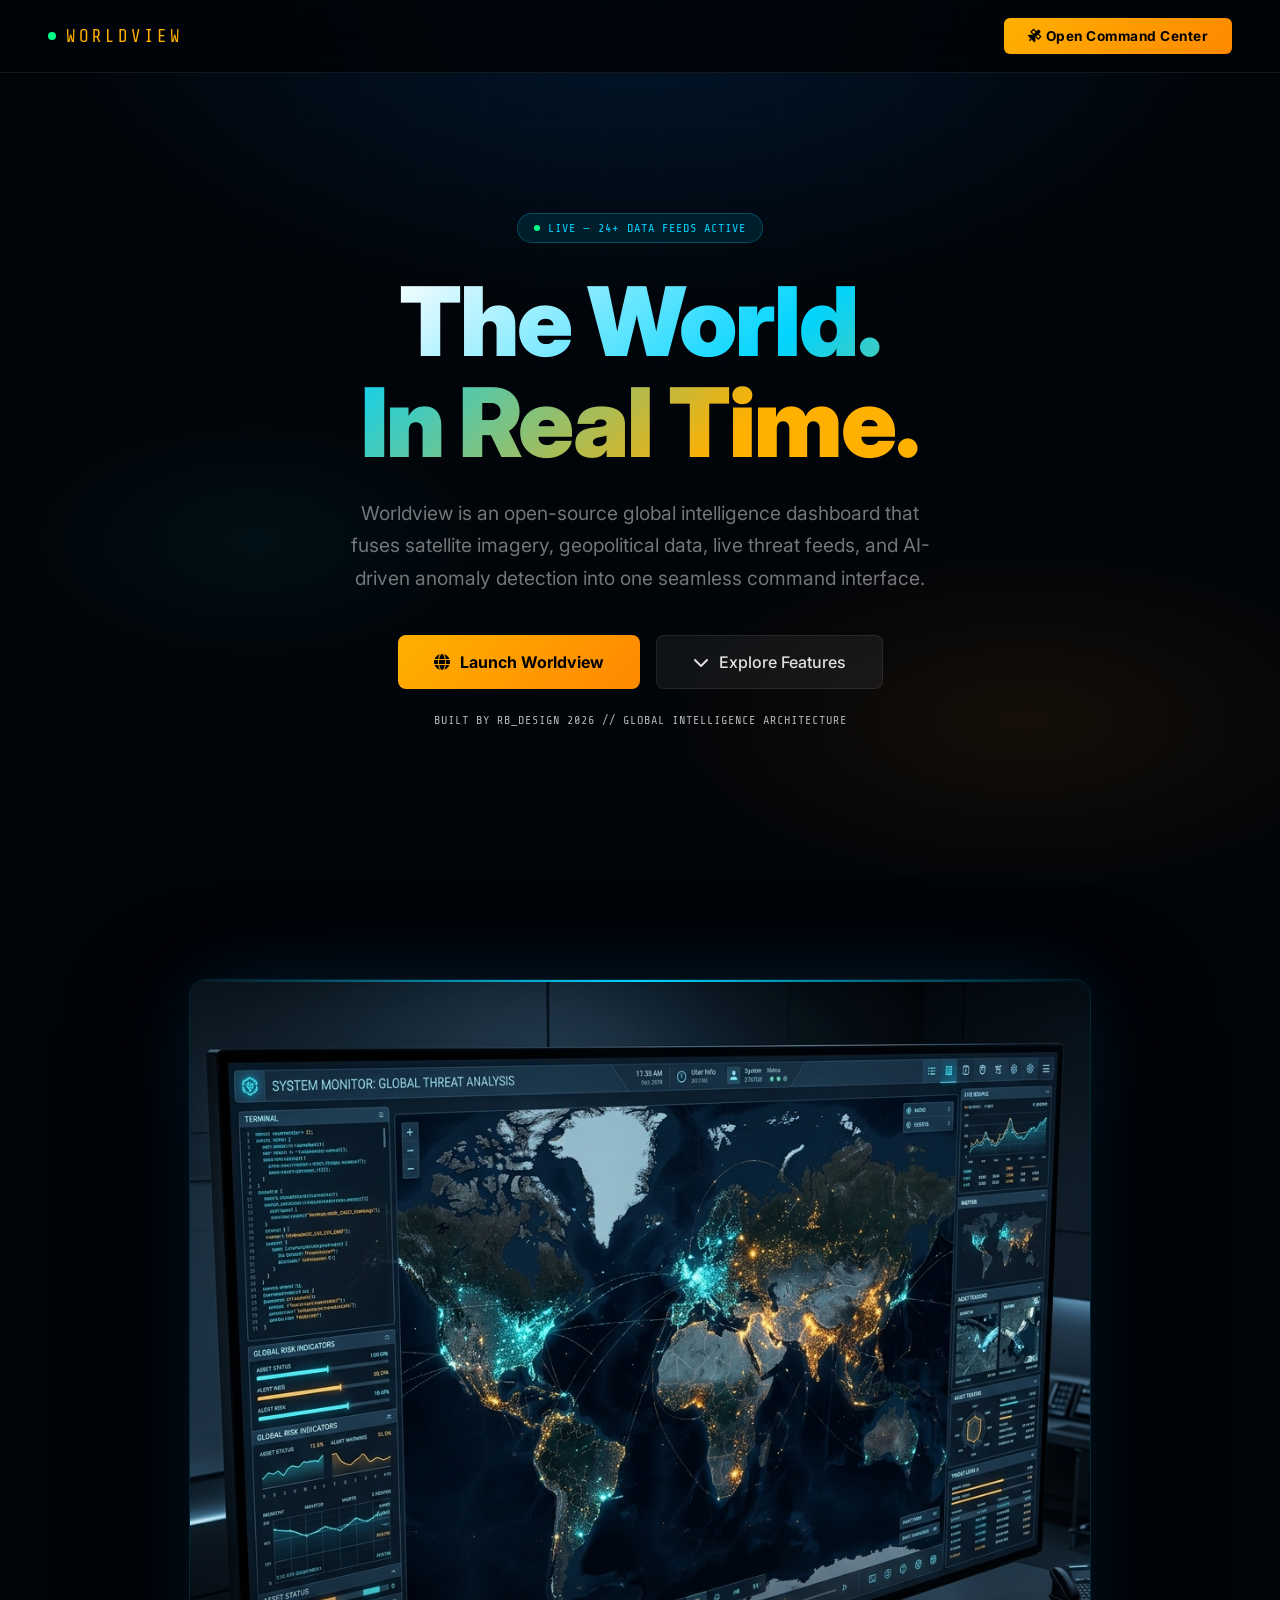
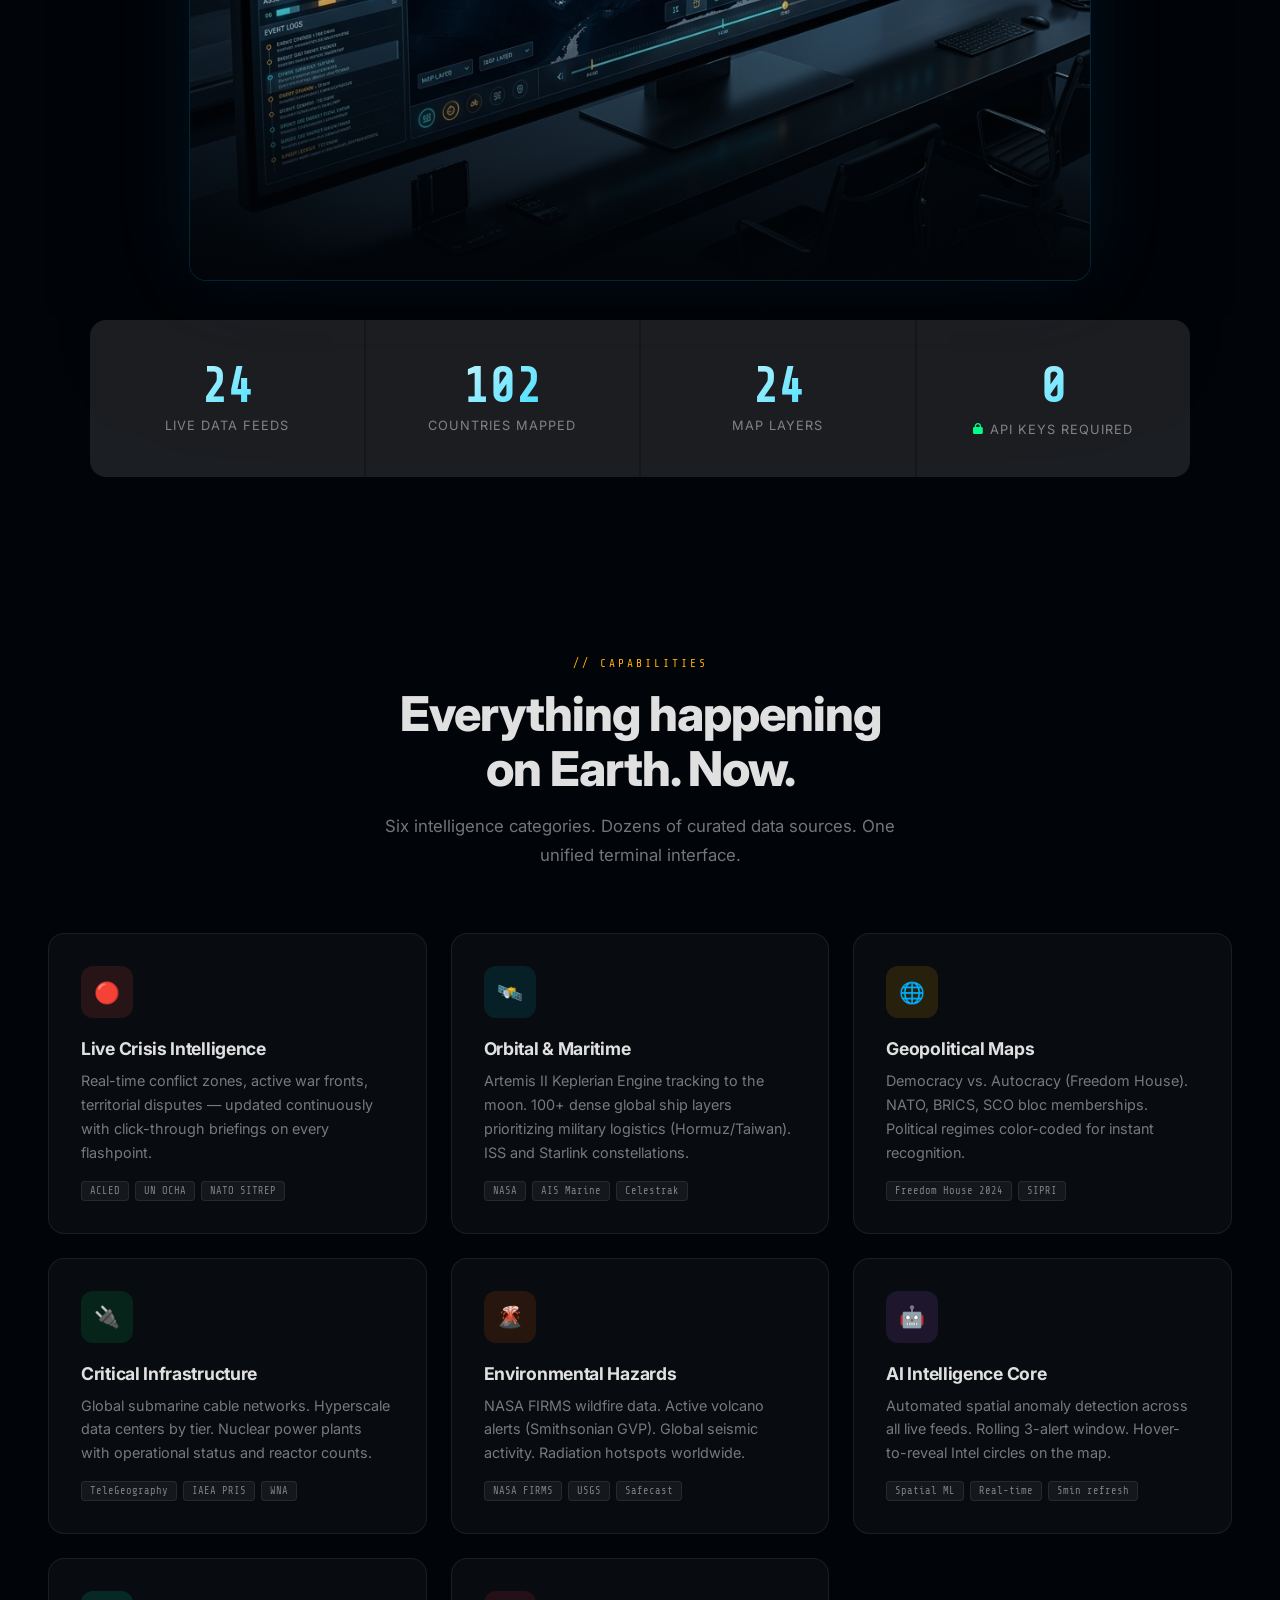
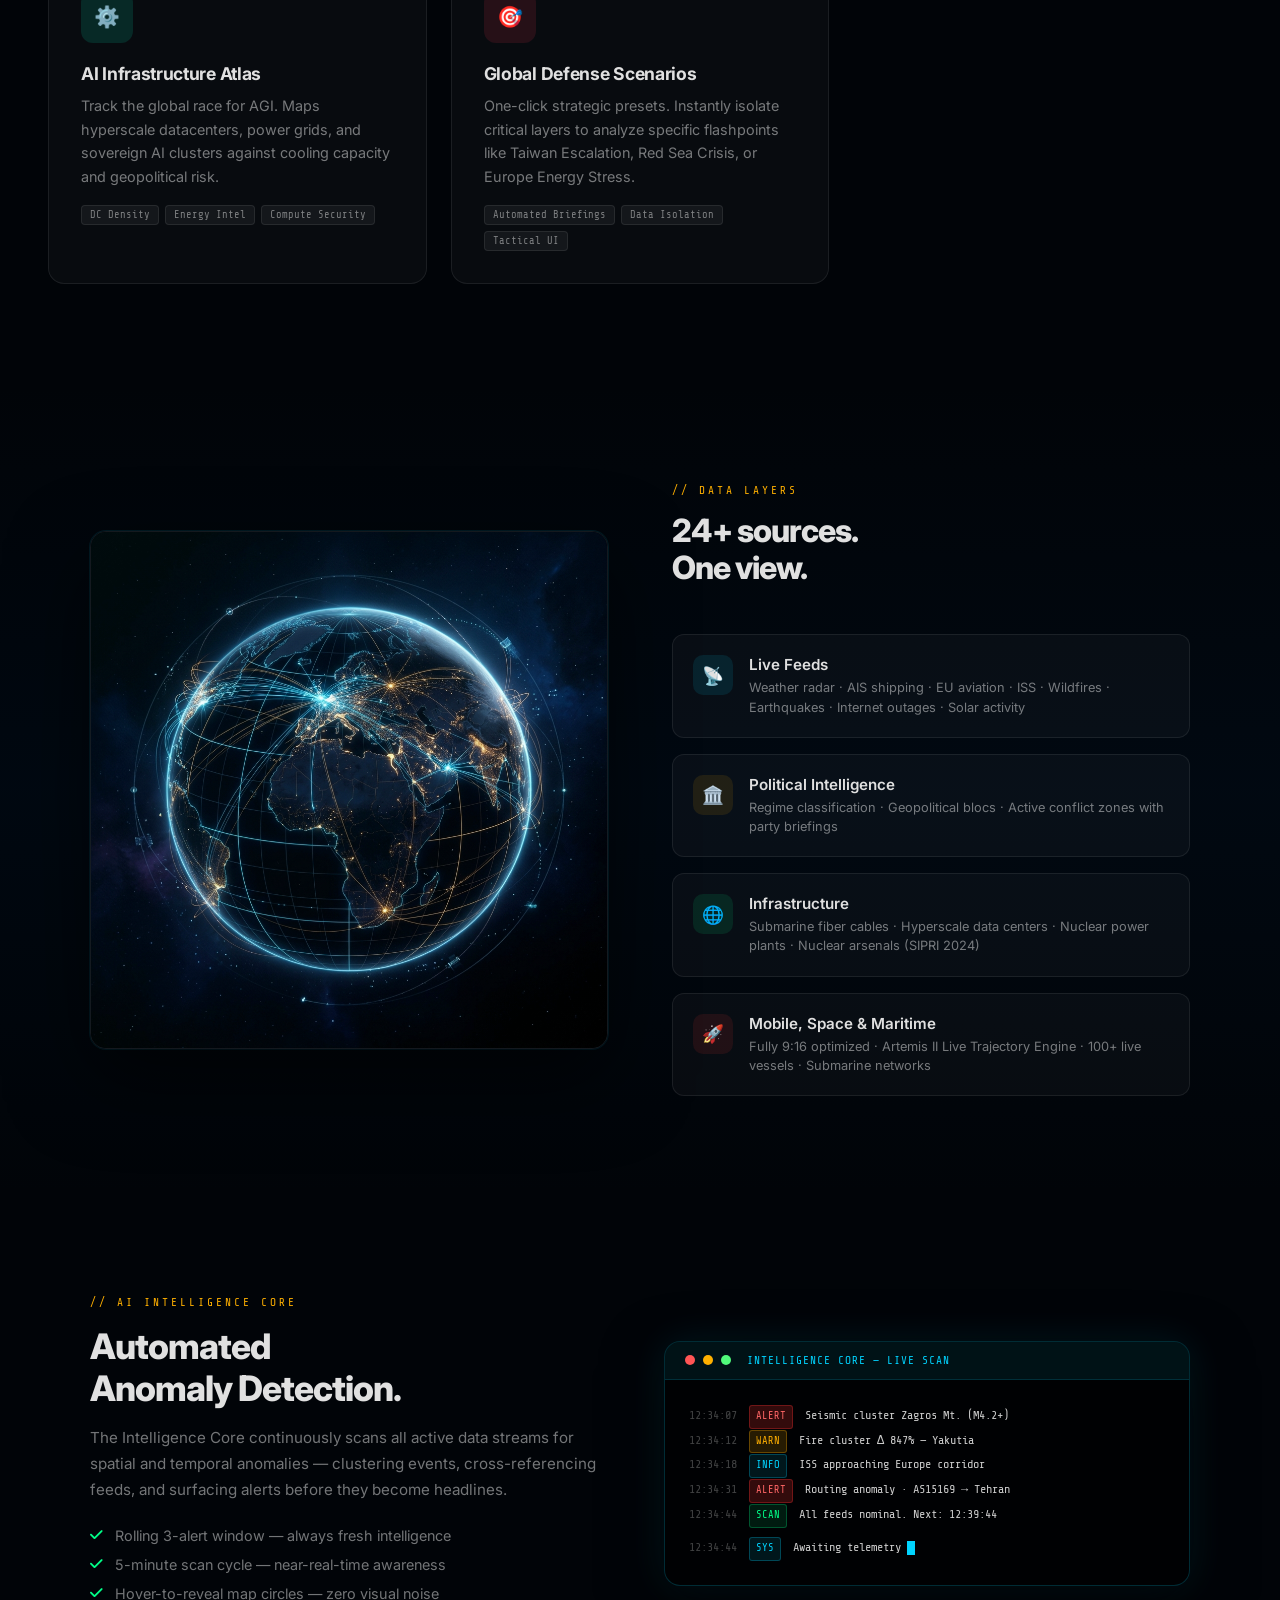
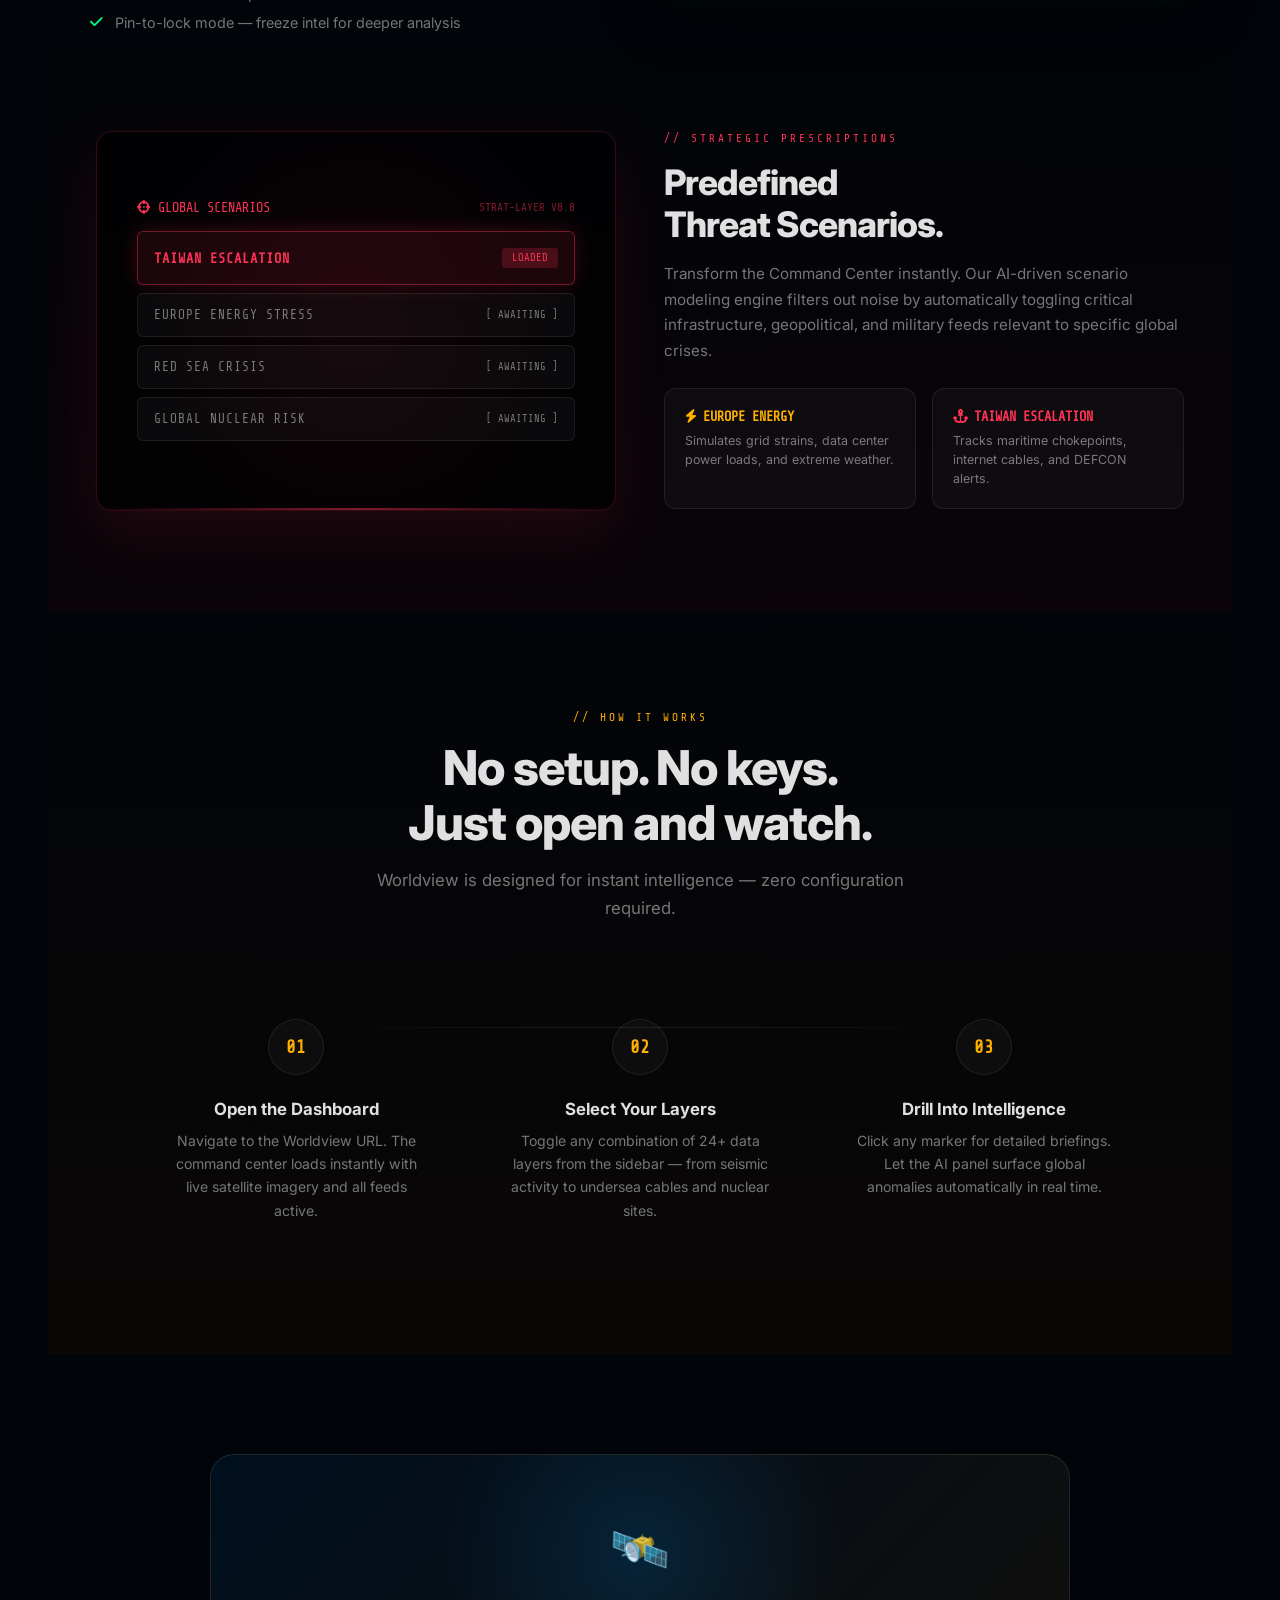
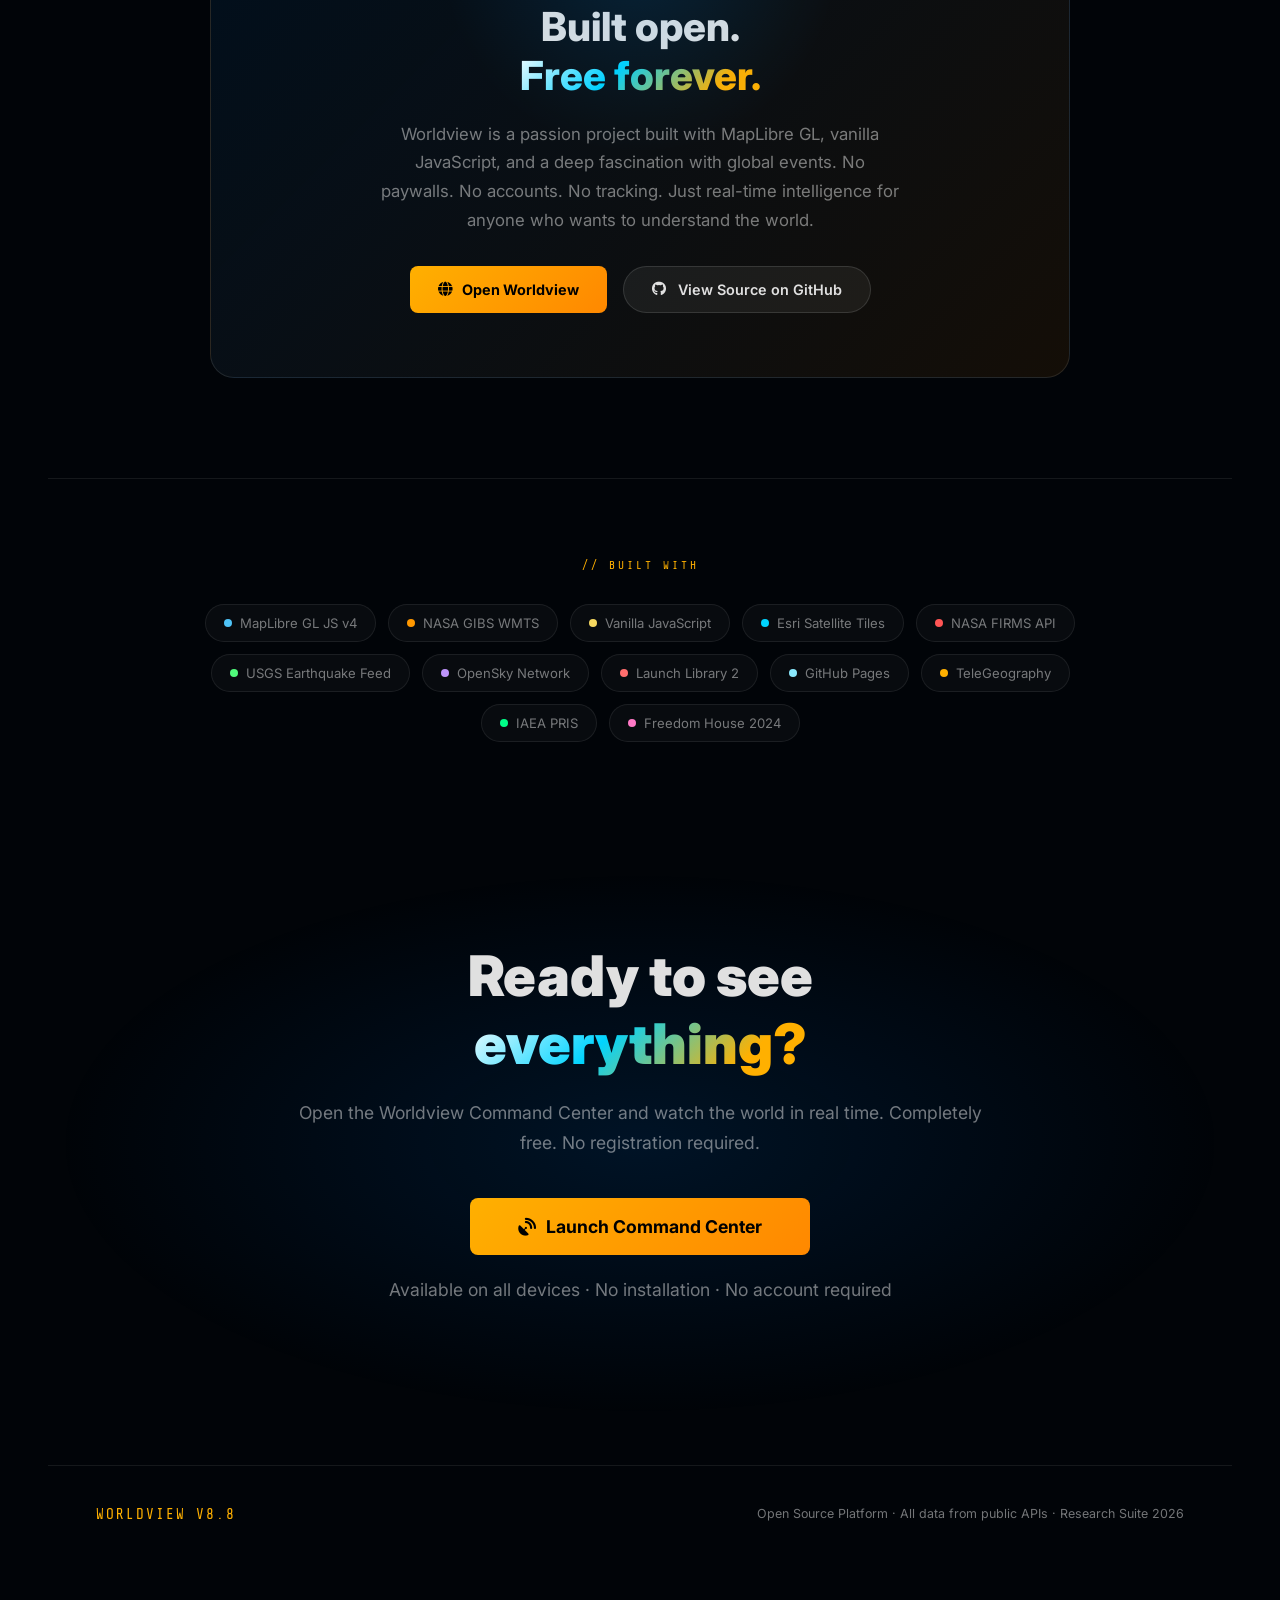
==== about.html @ e6c3b95a "Release V8.8: Updated About Page and Global Scenarios" ====
<!DOCTYPE html>
<html lang="en">
<head>
    <meta charset="UTF-8">
    <meta name="viewport" content="width=device-width, initial-scale=1.0">
    <title>Worldview — Global Command Center | Real-Time Intelligence Platform</title>
    <meta name="description" content="Worldview is an open-source real-time global intelligence dashboard combining satellite imagery, geopolitical data, live threat feeds, and AI-driven anomaly detection into one unified command center.">
    <meta property="og:title" content="Worldview — Global Command Center">
    <meta property="og:description" content="Real-time satellite intelligence. Geopolitical threat maps. Live data from 40+ sources. Free and open source.">
    <link rel="preconnect" href="https://fonts.googleapis.com">
    <link rel="preconnect" href="https://fonts.gstatic.com" crossorigin>
    <link href="https://fonts.googleapis.com/css2?family=Inter:wght@300;400;500;600;700;800;900&family=Share+Tech+Mono&display=swap" rel="stylesheet">
    <link rel="stylesheet" href="https://cdnjs.cloudflare.com/ajax/libs/font-awesome/6.4.0/css/all.min.css">
    <script src="./config.js"></script>
    <style>
        :root {
            --bg: #010408;
            --surface: rgba(255,255,255,0.03);
            --surface2: rgba(255,255,255,0.06);
            --border: rgba(255,255,255,0.08);
            --amber: #ffb000;
            --amber-dim: rgba(255,176,0,0.6);
            --cyan: #00d4ff;
            --cyan-dim: rgba(0,212,255,0.15);
            --green: #00ff88;
            --red: #ff3355;
            --text: #e0e0e0;
            --text-muted: rgba(255,255,255,0.45);
        }

        * { margin: 0; padding: 0; box-sizing: border-box; }

        html { scroll-behavior: smooth; }

        body {
            font-family: 'Inter', sans-serif;
            background: var(--bg);
            color: var(--text);
            overflow-x: hidden;
        }

        /* ── NAV ─────────────────────────────────── */
        nav {
            position: fixed;
            top: 0; left: 0; right: 0;
            z-index: 100;
            display: flex;
            justify-content: space-between;
            align-items: center;
            padding: 18px 48px;
            background: rgba(1,4,8,0.85);
            backdrop-filter: blur(20px);
            border-bottom: 1px solid var(--border);
        }
        .nav-logo {
            font-family: 'Share Tech Mono', monospace;
            font-size: 1.1rem;
            color: var(--amber);
            letter-spacing: 3px;
            display: flex;
            align-items: center;
            gap: 10px;
        }
        .nav-logo .dot { 
            width: 8px; height: 8px; background: var(--green);
            border-radius: 50%;
            animation: pulse 2s infinite;
        }
        .nav-cta {
            text-decoration: none;
            background: linear-gradient(135deg, var(--amber), #ff8800);
            color: #000;
            font-weight: 700;
            font-size: .85rem;
            padding: 10px 24px;
            border-radius: 6px;
            letter-spacing: 0.5px;
            transition: all .2s;
        }
        .nav-cta:hover { transform: translateY(-1px); box-shadow: 0 6px 24px rgba(255,176,0,0.4); }

        /* ── HERO ────────────────────────────────── */
        #hero {
            min-height: 100vh;
            display: flex;
            align-items: center;
            justify-content: center;
            position: relative;
            overflow: hidden;
            padding: 120px 48px 80px;
        }
        .hero-bg {
            position: absolute;
            inset: 0;
            background: 
                radial-gradient(ellipse 80% 60% at 50% 0%, rgba(0,80,160,0.25) 0%, transparent 60%),
                radial-gradient(ellipse 60% 40% at 80% 80%, rgba(255,140,0,0.08) 0%, transparent 50%),
                radial-gradient(ellipse 40% 30% at 20% 60%, rgba(0,212,255,0.06) 0%, transparent 50%);
        }
        .hero-grid {
            position: absolute;
            inset: 0;
            background-image: 
                linear-gradient(rgba(0,150,255,0.04) 1px, transparent 1px),
                linear-gradient(90deg, rgba(0,150,255,0.04) 1px, transparent 1px);
            background-size: 60px 60px;
            mask-image: radial-gradient(ellipse 80% 80% at 50% 0%, black 0%, transparent 80%);
        }
        .hero-content {
            max-width: 800px;
            text-align: center;
            position: relative;
            z-index: 2;
        }
        .hero-badge {
            display: inline-flex;
            align-items: center;
            gap: 8px;
            background: rgba(0,212,255,0.1);
            border: 1px solid rgba(0,212,255,0.25);
            padding: 7px 16px;
            border-radius: 100px;
            font-size: .75rem;
            color: var(--cyan);
            font-family: 'Share Tech Mono', monospace;
            letter-spacing: 1px;
            margin-bottom: 28px;
        }
        .hero-badge .live-dot {
            width: 6px; height: 6px;
            background: var(--green);
            border-radius: 50%;
            animation: pulse 1.5s infinite;
        }
        h1.hero-title {
            font-size: clamp(3rem, 8vw, 6rem);
            font-weight: 900;
            line-height: 1.05;
            letter-spacing: -2px;
            margin-bottom: 24px;
        }
        .gradient-text {
            background: linear-gradient(135deg, #fff 0%, var(--cyan) 40%, var(--amber) 80%);
            -webkit-background-clip: text;
            -webkit-text-fill-color: transparent;
            background-clip: text;
        }
        .hero-subtitle {
            font-size: 1.2rem;
            color: var(--text-muted);
            line-height: 1.7;
            max-width: 600px;
            margin: 0 auto 40px;
        }
        .hero-actions {
            display: flex;
            gap: 16px;
            justify-content: center;
            flex-wrap: wrap;
        }
        .btn-primary {
            text-decoration: none;
            background: linear-gradient(135deg, var(--amber), #ff8800);
            color: #000;
            font-weight: 700;
            padding: 16px 36px;
            border-radius: 8px;
            font-size: 1rem;
            display: inline-flex;
            align-items: center;
            gap: 10px;
            transition: all .25s;
        }
        .btn-primary:hover { transform: translateY(-2px); box-shadow: 0 12px 40px rgba(255,176,0,0.4); }
        .btn-secondary {
            text-decoration: none;
            background: var(--surface2);
            color: var(--text);
            font-weight: 500;
            padding: 16px 36px;
            border-radius: 8px;
            font-size: 1rem;
            border: 1px solid var(--border);
            display: inline-flex;
            align-items: center;
            gap: 10px;
            transition: all .25s;
        }
        .btn-secondary:hover { background: var(--surface); border-color: rgba(255,255,255,0.2); transform: translateY(-2px); }

        /* Hero image */
        .hero-image-wrap {
            position: relative;
            margin: 80px auto -60px;
            max-width: 900px;
            border-radius: 16px;
            overflow: hidden;
            box-shadow: 
                0 0 0 1px rgba(0,212,255,0.15),
                0 40px 120px rgba(0,0,0,0.8),
                0 0 80px -20px rgba(0,150,255,0.3);
        }
        .hero-image-wrap img {
            width: 100%;
            display: block;
        }
        .hero-image-overlay {
            position: absolute;
            inset: 0;
            background: linear-gradient(to bottom, transparent 60%, var(--bg) 100%);
        }
        .hero-image-scan {
            position: absolute;
            left: 0; right: 0;
            height: 2px;
            background: linear-gradient(90deg, transparent, var(--cyan), transparent);
            animation: scan 4s ease-in-out infinite;
        }
        @keyframes scan {
            0% { top: 0; opacity: 1; }
            90% { top: 100%; opacity: 0.3; }
            100% { top: 0; opacity: 0; }
        }

        /* ── STATS ───────────────────────────────── */
        #stats {
            padding: 100px 48px 80px;
            position: relative;
        }
        .stats-grid {
            max-width: 1100px;
            margin: 0 auto;
            display: grid;
            grid-template-columns: repeat(4, 1fr);
            gap: 2px;
            background: var(--border);
            border-radius: 16px;
            overflow: hidden;
        }
        @media (max-width: 768px) { .stats-grid { grid-template-columns: repeat(2, 1fr); } }
        .stat-card {
            background: var(--surface);
            padding: 40px 32px;
            text-align: center;
            transition: background .2s;
        }
        .stat-card:hover { background: var(--surface2); }
        .stat-number {
            font-size: 3rem;
            font-weight: 900;
            font-family: 'Share Tech Mono', monospace;
            background: linear-gradient(135deg, #fff, var(--cyan));
            -webkit-background-clip: text;
            -webkit-text-fill-color: transparent;
            background-clip: text;
            display: block;
        }
        .stat-label {
            font-size: .8rem;
            color: var(--text-muted);
            letter-spacing: 1px;
            text-transform: uppercase;
            margin-top: 8px;
        }

        /* ── SECTION HEADER ──────────────────────── */
        .section-header {
            text-align: center;
            margin-bottom: 64px;
        }
        .section-tag {
            font-family: 'Share Tech Mono', monospace;
            font-size: .7rem;
            letter-spacing: 3px;
            color: var(--amber);
            text-transform: uppercase;
            margin-bottom: 16px;
        }
        h2.section-title {
            font-size: clamp(2rem, 4vw, 3rem);
            font-weight: 800;
            letter-spacing: -1px;
            line-height: 1.15;
        }
        .section-desc {
            color: var(--text-muted);
            font-size: 1.05rem;
            line-height: 1.7;
            max-width: 560px;
            margin: 16px auto 0;
        }

        /* ── FEATURES ────────────────────────────── */
        #features {
            padding: 100px 48px;
        }
        .features-grid {
            max-width: 1200px;
            margin: 0 auto;
            display: grid;
            grid-template-columns: repeat(3, 1fr);
            gap: 24px;
        }
        @media (max-width: 900px) { .features-grid { grid-template-columns: repeat(2, 1fr); } }
        @media (max-width: 600px) { .features-grid { grid-template-columns: 1fr; } }
        .feature-card {
            background: var(--surface);
            border: 1px solid var(--border);
            border-radius: 16px;
            padding: 32px;
            transition: all .3s;
            position: relative;
            overflow: hidden;
        }
        .feature-card::before {
            content: '';
            position: absolute;
            inset: 0;
            border-radius: 16px;
            opacity: 0;
            transition: opacity .3s;
        }
        .feature-card:hover {
            transform: translateY(-4px);
            border-color: rgba(255,255,255,0.15);
            box-shadow: 0 20px 60px rgba(0,0,0,0.4);
        }
        .feature-card:hover::before { opacity: 1; }
        .feature-icon {
            width: 52px; height: 52px;
            border-radius: 12px;
            display: flex;
            align-items: center;
            justify-content: center;
            font-size: 1.3rem;
            margin-bottom: 20px;
        }
        .feature-card h3 {
            font-size: 1.1rem;
            font-weight: 700;
            margin-bottom: 10px;
            letter-spacing: -0.3px;
        }
        .feature-card p {
            color: var(--text-muted);
            font-size: .9rem;
            line-height: 1.65;
        }
        .tag-list {
            display: flex;
            flex-wrap: wrap;
            gap: 6px;
            margin-top: 16px;
        }
        .tag {
            font-family: 'Share Tech Mono', monospace;
            font-size: .65rem;
            padding: 3px 8px;
            border-radius: 4px;
            background: rgba(255,255,255,0.05);
            color: var(--text-muted);
            border: 1px solid rgba(255,255,255,0.08);
        }

        /* ── DATA LAYERS ─────────────────────────── */
        #layers {
            padding: 100px 48px;
            background: linear-gradient(180deg, transparent 0%, rgba(0,50,100,0.1) 50%, transparent 100%);
        }
        .layers-content {
            max-width: 1100px;
            margin: 0 auto;
            display: grid;
            grid-template-columns: 1fr 1fr;
            gap: 64px;
            align-items: center;
        }
        @media (max-width: 768px) { .layers-content { grid-template-columns: 1fr; } }
        .layers-image {
            border-radius: 16px;
            overflow: hidden;
            border: 1px solid var(--border);
            box-shadow: 0 30px 80px rgba(0,0,0,0.6), 0 0 0 1px rgba(0,212,255,0.1);
            position: relative;
        }
        .layers-image img { width: 100%; display: block; }
        .layers-image-overlay {
            position: absolute;
            inset: 0;
            background: linear-gradient(135deg, rgba(0,212,255,0.05), transparent);
        }
        .layer-list {
            display: flex;
            flex-direction: column;
            gap: 16px;
        }
        .layer-item {
            display: flex;
            align-items: flex-start;
            gap: 16px;
            padding: 20px;
            background: var(--surface);
            border: 1px solid var(--border);
            border-radius: 12px;
            transition: all .25s;
        }
        .layer-item:hover {
            background: var(--surface2);
            border-color: rgba(255,255,255,0.12);
            transform: translateX(4px);
        }
        .layer-item-icon {
            width: 40px; height: 40px;
            border-radius: 10px;
            display: flex;
            align-items: center;
            justify-content: center;
            font-size: 1rem;
            flex-shrink: 0;
        }
        .layer-item-text h4 {
            font-size: .95rem;
            font-weight: 600;
            margin-bottom: 4px;
        }
        .layer-item-text p {
            font-size: .8rem;
            color: var(--text-muted);
            line-height: 1.5;
        }

        /* ── INTELLIGENCE ────────────────────────── */
        #intelligence {
            padding: 100px 48px;
        }
        .intel-showcase {
            max-width: 1100px;
            margin: 0 auto;
            display: grid;
            grid-template-columns: 1fr 1fr;
            gap: 48px;
            align-items: center;
        }
        @media (max-width: 768px) { .intel-showcase { grid-template-columns: 1fr; } }
        .intel-terminal {
            background: rgba(0,0,0,0.6);
            border: 1px solid rgba(0,212,255,0.2);
            border-radius: 16px;
            overflow: hidden;
            box-shadow: 0 20px 60px rgba(0,0,0,0.5), 0 0 40px rgba(0,212,255,0.1);
        }
        .terminal-bar {
            background: rgba(0,212,255,0.08);
            border-bottom: 1px solid rgba(0,212,255,0.15);
            padding: 12px 20px;
            display: flex;
            align-items: center;
            gap: 8px;
        }
        .terminal-dot { width: 10px; height: 10px; border-radius: 50%; }
        .terminal-title {
            margin-left: 8px;
            font-family: 'Share Tech Mono', monospace;
            font-size: .7rem;
            color: var(--cyan);
            letter-spacing: 1px;
        }
        .terminal-body {
            padding: 24px;
            font-family: 'Share Tech Mono', monospace;
            font-size: .75rem;
            line-height: 1.9;
        }
        .t-line { display: flex; gap: 12px; align-items: baseline; }
        .t-time { color: rgba(255,255,255,0.25); }
        .t-tag { padding: 1px 6px; border-radius: 3px; font-size: .65rem; }
        .t-tag.alert { background: rgba(255,50,50,0.2); color: #ff6666; border: 1px solid rgba(255,50,50,0.3); }
        .t-tag.warn { background: rgba(255,176,0,0.15); color: var(--amber); border: 1px solid rgba(255,176,0,0.3); }
        .t-tag.info { background: rgba(0,212,255,0.1); color: var(--cyan); border: 1px solid rgba(0,212,255,0.25); }
        .t-tag.ok { background: rgba(0,255,136,0.1); color: var(--green); border: 1px solid rgba(0,255,136,0.25); }
        .t-msg { color: #ccc; }
        .t-cursor { display: inline-block; width: 8px; height: 14px; background: var(--cyan); animation: blink 1s infinite; vertical-align: middle; }

        @keyframes blink { 0%,100%{opacity:1} 50%{opacity:0} }

        /* ── HOW IT WORKS ────────────────────────── */
        #how {
            padding: 100px 48px;
            background: linear-gradient(180deg, transparent 0%, rgba(20,10,5,0.5) 100%);
        }
        .steps-grid {
            max-width: 1000px;
            margin: 0 auto;
            display: grid;
            grid-template-columns: repeat(3, 1fr);
            gap: 32px;
            position: relative;
        }
        .steps-grid::before {
            content: '';
            position: absolute;
            top: 40px;
            left: calc(16.66% + 20px);
            right: calc(16.66% + 20px);
            height: 1px;
            background: linear-gradient(90deg, transparent, var(--border), var(--border), transparent);
        }
        @media (max-width: 700px) { .steps-grid { grid-template-columns: 1fr; } .steps-grid::before { display: none; } }
        .step-card {
            text-align: center;
            padding: 32px 24px;
        }
        .step-number {
            width: 56px; height: 56px;
            border-radius: 50%;
            display: flex;
            align-items: center;
            justify-content: center;
            margin: 0 auto 24px;
            font-family: 'Share Tech Mono', monospace;
            font-size: 1.1rem;
            font-weight: 700;
            border: 1px solid var(--border);
            background: var(--surface);
            color: var(--amber);
            position: relative;
            z-index: 2;
        }
        .step-card h3 { font-size: 1.05rem; font-weight: 700; margin-bottom: 10px; }
        .step-card p { font-size: .88rem; color: var(--text-muted); line-height: 1.65; }

        /* ── OPEN SOURCE ─────────────────────────── */
        #open {
            padding: 100px 48px;
        }
        .open-card {
            max-width: 860px;
            margin: 0 auto;
            background: linear-gradient(135deg, rgba(0,80,160,0.15), rgba(255,140,0,0.08));
            border: 1px solid rgba(255,255,255,0.1);
            border-radius: 24px;
            padding: 64px;
            text-align: center;
            position: relative;
            overflow: hidden;
        }
        .open-card::before {
            content: '';
            position: absolute;
            top: -100px; left: 50%;
            transform: translateX(-50%);
            width: 400px; height: 400px;
            background: radial-gradient(circle, rgba(0,150,255,0.15) 0%, transparent 70%);
            pointer-events: none;
        }
        .open-card h2 { font-size: 2.5rem; font-weight: 800; margin-bottom: 20px; }
        .open-card p { color: var(--text-muted); font-size: 1.05rem; line-height: 1.7; max-width: 520px; margin: 0 auto 32px; }
        .github-badge {
            display: inline-flex;
            align-items: center;
            gap: 12px;
            background: rgba(255,255,255,0.06);
            border: 1px solid rgba(255,255,255,0.12);
            padding: 14px 28px;
            border-radius: 100px;
            font-size: .9rem;
            font-weight: 600;
            color: var(--text);
            text-decoration: none;
            transition: all .2s;
        }
        .github-badge:hover { background: rgba(255,255,255,0.1); transform: translateY(-2px); }

        /* ── TECH STACK ──────────────────────────── */
        #tech {
            padding: 80px 48px;
            border-top: 1px solid var(--border);
        }
        .tech-grid {
            max-width: 900px;
            margin: 0 auto;
            display: flex;
            flex-wrap: wrap;
            justify-content: center;
            gap: 12px;
        }
        .tech-pill {
            display: flex;
            align-items: center;
            gap: 8px;
            background: var(--surface);
            border: 1px solid var(--border);
            padding: 10px 18px;
            border-radius: 100px;
            font-size: .82rem;
            color: var(--text-muted);
            transition: all .2s;
        }
        .tech-pill:hover { background: var(--surface2); color: var(--text); border-color: rgba(255,255,255,0.15); }
        .tech-dot { width: 8px; height: 8px; border-radius: 50%; flex-shrink: 0; }

        /* ── CTA ─────────────────────────────────── */
        #cta {
            padding: 120px 48px;
            text-align: center;
            position: relative;
            overflow: hidden;
        }
        .cta-bg {
            position: absolute;
            inset: 0;
            background: radial-gradient(ellipse 70% 60% at 50% 50%, rgba(0,80,160,0.2) 0%, transparent 70%);
        }
        .cta-content { position: relative; z-index: 2; max-width: 700px; margin: 0 auto; }
        #cta h2 { font-size: clamp(2rem, 5vw, 3.5rem); font-weight: 900; margin-bottom: 20px; }
        #cta p { color: var(--text-muted); font-size: 1.1rem; line-height: 1.7; margin-bottom: 40px; }
        .cta-disclaimer {
            margin-top: 20px;
            font-size: .75rem;
            color: rgba(255,255,255,0.25);
        }

        /* ── FOOTER ──────────────────────────────── */
        footer {
            padding: 40px 48px;
            border-top: 1px solid var(--border);
            display: flex;
            justify-content: space-between;
            align-items: center;
            flex-wrap: wrap;
            gap: 16px;
        }
        .footer-logo {
            font-family: 'Share Tech Mono', monospace;
            font-size: .9rem;
            color: var(--amber);
            letter-spacing: 2px;
        }
        .footer-copy {
            font-size: .78rem;
            color: var(--text-muted);
        }

        /* ── ANIMATIONS ──────────────────────────── */
        @keyframes pulse {
            0%, 100% { opacity: 1; transform: scale(1); }
            50% { opacity: 0.5; transform: scale(0.8); }
        }
        @keyframes float {
            0%, 100% { transform: translateY(0); }
            50% { transform: translateY(-12px); }
        }
        @keyframes fadeUp {
            from { opacity: 0; transform: translateY(30px); }
            to { opacity: 1; transform: translateY(0); }
        }
        .fade-up { opacity: 0; }
        .fade-up.visible { animation: fadeUp .7s ease forwards; }

        /* ── SCROLLBAR ───────────────────────────── */
        ::-webkit-scrollbar { width: 5px; }
        ::-webkit-scrollbar-track { background: var(--bg); }
        ::-webkit-scrollbar-thumb { background: rgba(255,176,0,0.3); border-radius: 3px; }
    </style>
</head>
<body>

    <!-- NAV -->
    <nav>
        <div class="nav-logo">
            <span class="dot"></span>
            WORLDVIEW
        </div>
        <a href="./index.html" target="_blank" class="nav-cta">
            <i class="fa-solid fa-satellite"></i> Open Command Center
        </a>
    </nav>

    <!-- HERO -->
    <section id="hero">
        <div class="hero-bg"></div>
        <div class="hero-grid"></div>
        <div class="hero-content">
            <div class="hero-badge">
                <span class="live-dot"></span>
                LIVE — <span class="dyn-feeds-plus"></span> DATA FEEDS ACTIVE
            </div>
            <h1 class="hero-title">
                <span class="gradient-text">The World.<br>In Real Time.</span>
            </h1>
            <p class="hero-subtitle">
                Worldview is an open-source global intelligence dashboard that fuses satellite imagery, 
                geopolitical data, live threat feeds, and AI-driven anomaly detection into one 
                seamless command interface.
            </p>
            <div class="hero-actions">
                <a href="./index.html" target="_blank" class="btn-primary">
                    <i class="fa-solid fa-globe"></i> Launch Worldview
                </a>
                <a href="#features" class="btn-secondary">
                    <i class="fa-solid fa-chevron-down"></i> Explore Features
                </a>
            </div>
            <div style="margin-top:24px; font-size:0.75rem; color:rgba(255,255,255,0.7); font-family:'Share Tech Mono', monospace; letter-spacing:1px; text-transform:uppercase;">
                Built by RB_Design 2026 // Global Intelligence Architecture
            </div>
        </div>
    </section>

    <!-- HERO IMAGE -->
    <div style="padding: 0 48px; max-width: 1200px; margin: 0 auto;">
        <div class="hero-image-wrap">
            <div class="hero-image-scan"></div>
            <img src="./assets/dashboard_mockup.png" alt="Worldview Command Center Dashboard" loading="lazy">
            <div class="hero-image-overlay"></div>
        </div>
    </div>

    <!-- STATS -->
    <section id="stats">
        <div class="stats-grid fade-up">
            <div class="stat-card">
                <span class="stat-number dyn-feeds-target" data-target="0">0</span>
                <span class="stat-label">Live Data Feeds</span>
            </div>
            <div class="stat-card">
                <span class="stat-number dyn-countries-target" data-target="0">0</span>
                <span class="stat-label">Countries Mapped</span>
            </div>
            <div class="stat-card">
                <span class="stat-number dyn-layers-target" data-target="0">0</span>
                <span class="stat-label">Map Layers</span>
            </div>
            <div class="stat-card">
                <span class="stat-number" data-target="0">0</span>
                <span class="stat-label" style="display:flex;align-items:center;justify-content:center;gap:6px;">
                    <i class="fa-solid fa-lock" style="color:var(--green);font-size:.7rem;"></i>
                    API Keys Required
                </span>
            </div>
        </div>
    </section>

    <!-- FEATURES -->
    <section id="features">
        <div class="section-header fade-up">
            <div class="section-tag">// CAPABILITIES</div>
            <h2 class="section-title">Everything happening<br>on Earth. Now.</h2>
            <p class="section-desc">Six intelligence categories. Dozens of curated data sources. One unified terminal interface.</p>
        </div>

        <div class="features-grid">
            <div class="feature-card fade-up" style="--delay:.1s;">
                <div class="feature-icon" style="background:rgba(255,80,80,0.12);">🔴</div>
                <h3>Live Crisis Intelligence</h3>
                <p>Real-time conflict zones, active war fronts, territorial disputes — updated continuously with click-through briefings on every flashpoint.</p>
                <div class="tag-list">
                    <span class="tag">ACLED</span>
                    <span class="tag">UN OCHA</span>
                    <span class="tag">NATO SITREP</span>
                </div>
            </div>

            <div class="feature-card fade-up" style="--delay:.15s;">
                <div class="feature-icon" style="background:rgba(0,212,255,0.1);">🛰️</div>
                <h3>Orbital & Maritime</h3>
                <p>Artemis II Keplerian Engine tracking to the moon. 100+ dense global ship layers prioritizing military logistics (Hormuz/Taiwan). ISS and Starlink constellations.</p>
                <div class="tag-list">
                    <span class="tag">NASA</span>
                    <span class="tag">AIS Marine</span>
                    <span class="tag">Celestrak</span>
                </div>
            </div>

            <div class="feature-card fade-up" style="--delay:.2s;">
                <div class="feature-icon" style="background:rgba(255,176,0,0.12);">🌐</div>
                <h3>Geopolitical Maps</h3>
                <p>Democracy vs. Autocracy (Freedom House). NATO, BRICS, SCO bloc memberships. Political regimes color-coded for instant recognition.</p>
                <div class="tag-list">
                    <span class="tag">Freedom House 2024</span>
                    <span class="tag">SIPRI</span>
                </div>
            </div>

            <div class="feature-card fade-up" style="--delay:.25s;">
                <div class="feature-icon" style="background:rgba(0,255,136,0.1);">🔌</div>
                <h3>Critical Infrastructure</h3>
                <p>Global submarine cable networks. Hyperscale data centers by tier. Nuclear power plants with operational status and reactor counts.</p>
                <div class="tag-list">
                    <span class="tag">TeleGeography</span>
                    <span class="tag">IAEA PRIS</span>
                    <span class="tag">WNA</span>
                </div>
            </div>

            <div class="feature-card fade-up" style="--delay:.3s;">
                <div class="feature-icon" style="background:rgba(255,100,0,0.12);">🌋</div>
                <h3>Environmental Hazards</h3>
                <p>NASA FIRMS wildfire data. Active volcano alerts (Smithsonian GVP). Global seismic activity. Radiation hotspots worldwide.</p>
                <div class="tag-list">
                    <span class="tag">NASA FIRMS</span>
                    <span class="tag">USGS</span>
                    <span class="tag">Safecast</span>
                </div>
            </div>

            <div class="feature-card fade-up" style="--delay:.35s;">
                <div class="feature-icon" style="background:rgba(180,100,255,0.12);">🤖</div>
                <h3>AI Intelligence Core</h3>
                <p>Automated spatial anomaly detection across all live feeds. Rolling 3-alert window. Hover-to-reveal Intel circles on the map.</p>
                <div class="tag-list">
                    <span class="tag">Spatial ML</span>
                    <span class="tag">Real-time</span>
                    <span class="tag">5min refresh</span>
                </div>
            </div>
            <div class="feature-card fade-up" style="--delay:.4s;">
                <div class="feature-icon" style="background:rgba(0,255,204,0.12);">⚙️</div>
                <h3>AI Infrastructure Atlas</h3>
                <p>Track the global race for AGI. Maps hyperscale datacenters, power grids, and sovereign AI clusters against cooling capacity and geopolitical risk.</p>
                <div class="tag-list">
                    <span class="tag">DC Density</span>
                    <span class="tag">Energy Intel</span>
                    <span class="tag">Compute Security</span>
                </div>
            </div>

            <div class="feature-card fade-up" style="--delay:.45s;">
                <div class="feature-icon" style="background:rgba(255,51,85,0.12); color:#ff3355;">🎯</div>
                <h3>Global Defense Scenarios</h3>
                <p>One-click strategic presets. Instantly isolate critical layers to analyze specific flashpoints like Taiwan Escalation, Red Sea Crisis, or Europe Energy Stress.</p>
                <div class="tag-list">
                    <span class="tag">Automated Briefings</span>
                    <span class="tag">Data Isolation</span>
                    <span class="tag">Tactical UI</span>
                </div>
            </div>
        </div>
    </section>

    <!-- DATA LAYERS -->
    <section id="layers">
        <div class="layers-content">
            <div class="layers-image fade-up">
                <img src="./assets/hero_globe.png" alt="Global data visualization">
                <div class="layers-image-overlay"></div>
            </div>
            <div class="layer-list fade-up">
                <div class="section-header" style="text-align:left; margin-bottom: 32px;">
                    <div class="section-tag">// DATA LAYERS</div>
                    <h2 class="section-title" style="font-size:2rem;"><span class="dyn-feeds-plus"></span> sources.<br>One view.</h2>
                </div>

                <div class="layer-item">
                    <div class="layer-item-icon" style="background:rgba(0,212,255,0.1);">
                        <span style="font-size:1.1rem;">📡</span>
                    </div>
                    <div class="layer-item-text">
                        <h4>Live Feeds</h4>
                        <p>Weather radar · AIS shipping · EU aviation · ISS · Wildfires · Earthquakes · Internet outages · Solar activity</p>
                    </div>
                </div>

                <div class="layer-item">
                    <div class="layer-item-icon" style="background:rgba(255,176,0,0.1);">
                        <span style="font-size:1.1rem;">🏛️</span>
                    </div>
                    <div class="layer-item-text">
                        <h4>Political Intelligence</h4>
                        <p>Regime classification · Geopolitical blocs · Active conflict zones with party briefings</p>
                    </div>
                </div>

                <div class="layer-item">
                    <div class="layer-item-icon" style="background:rgba(0,255,136,0.1);">
                        <span style="font-size:1.1rem;">🌐</span>
                    </div>
                    <div class="layer-item-text">
                        <h4>Infrastructure</h4>
                        <p>Submarine fiber cables · Hyperscale data centers · Nuclear power plants · Nuclear arsenals (SIPRI 2024)</p>
                    </div>
                </div>

                <div class="layer-item">
                    <div class="layer-item-icon" style="background:rgba(255,50,50,0.1);">
                        <span style="font-size:1.1rem;">🚀</span>
                    </div>
                    <div class="layer-item-text">
                        <h4>Mobile, Space & Maritime</h4>
                        <p>Fully 9:16 optimized · Artemis II Live Trajectory Engine · 100+ live vessels · Submarine networks</p>
                    </div>
                </div>
            </div>
        </div>
    </section>

    <!-- INTELLIGENCE CORE -->
    <section id="intelligence">
        <div class="intel-showcase">
            <div class="fade-up">
                <div class="section-tag">// AI INTELLIGENCE CORE</div>
                <h2 style="font-size:2.2rem;font-weight:800;margin-bottom:16px;letter-spacing:-1px;">
                    Automated<br>Anomaly Detection.
                </h2>
                <p style="color:var(--text-muted);line-height:1.7;font-size:.95rem;margin-bottom:24px;">
                    The Intelligence Core continuously scans all active data streams for spatial and temporal 
                    anomalies — clustering events, cross-referencing feeds, and surfacing alerts 
                    before they become headlines.
                </p>
                <ul style="list-style:none;display:flex;flex-direction:column;gap:12px;">
                    <li style="display:flex;align-items:center;gap:12px;font-size:.9rem;color:var(--text-muted);">
                        <i class="fa-solid fa-check" style="color:var(--green);"></i>
                        Rolling 3-alert window — always fresh intelligence
                    </li>
                    <li style="display:flex;align-items:center;gap:12px;font-size:.9rem;color:var(--text-muted);">
                        <i class="fa-solid fa-check" style="color:var(--green);"></i>
                        5-minute scan cycle — near-real-time awareness
                    </li>
                    <li style="display:flex;align-items:center;gap:12px;font-size:.9rem;color:var(--text-muted);">
                        <i class="fa-solid fa-check" style="color:var(--green);"></i>
                        Hover-to-reveal map circles — zero visual noise
                    </li>
                    <li style="display:flex;align-items:center;gap:12px;font-size:.9rem;color:var(--text-muted);">
                        <i class="fa-solid fa-check" style="color:var(--green);"></i>
                        Pin-to-lock mode — freeze intel for deeper analysis
                    </li>
                </ul>
            </div>
            <div class="intel-terminal fade-up">
                <div class="terminal-bar">
                    <div class="terminal-dot" style="background:#ff5555;"></div>
                    <div class="terminal-dot" style="background:#ffb000;"></div>
                    <div class="terminal-dot" style="background:#50fa7b;"></div>
                    <span class="terminal-title">INTELLIGENCE CORE — LIVE SCAN</span>
                </div>
                <div class="terminal-body">
                    <div class="t-line">
                        <span class="t-time">12:34:07</span>
                        <span class="t-tag alert">ALERT</span>
                        <span class="t-msg">Seismic cluster Zagros Mt. (M4.2+)</span>
                    </div>
                    <div class="t-line">
                        <span class="t-time">12:34:12</span>
                        <span class="t-tag warn">WARN</span>
                        <span class="t-msg">Fire cluster Δ 847% — Yakutia</span>
                    </div>
                    <div class="t-line">
                        <span class="t-time">12:34:18</span>
                        <span class="t-tag info">INFO</span>
                        <span class="t-msg">ISS approaching Europe corridor</span>
                    </div>
                    <div class="t-line">
                        <span class="t-time">12:34:31</span>
                        <span class="t-tag alert">ALERT</span>
                        <span class="t-msg">Routing anomaly · AS15169 → Tehran</span>
                    </div>
                    <div class="t-line">
                        <span class="t-time">12:34:44</span>
                        <span class="t-tag ok">SCAN</span>
                        <span class="t-msg">All feeds nominal. Next: 12:39:44</span>
                    </div>
                    <div class="t-line" style="margin-top:8px;">
                        <span class="t-time">12:34:44</span>
                        <span class="t-tag info">SYS</span>
                        <span class="t-msg">Awaiting telemetry <span class="t-cursor"></span></span>
                    </div>
                </div>
            </div>
        </div>
    <!-- GLOBAL SCENARIOS -->
    <section id="scenarios" style="padding: 100px 48px; background: linear-gradient(180deg, var(--bg) 0%, rgba(20,5,10,0.5) 100%);">
        <div class="intel-showcase" style="direction: rtl;">
            <div class="fade-up" style="direction: ltr;">
                <div class="section-tag" style="color:#ff3355;">// STRATEGIC PRESCRIPTIONS</div>
                <h2 style="font-size:2.2rem;font-weight:800;margin-bottom:16px;letter-spacing:-1px;">
                    Predefined<br>Threat Scenarios.
                </h2>
                <p style="color:var(--text-muted);line-height:1.7;font-size:.95rem;margin-bottom:24px;">
                    Transform the Command Center instantly. Our AI-driven scenario modeling engine filters out noise by automatically toggling critical infrastructure, geopolitical, and military feeds relevant to specific global crises.
                </p>
                <div style="display:grid; grid-template-columns: 1fr 1fr; gap:16px;">
                    <div style="background:var(--surface); border:1px solid var(--border); padding:20px; border-radius:12px; transition:all 0.3s;" onmouseover="this.style.borderColor='rgba(255,176,0,0.4)'; this.style.transform='translateY(-2px)';" onmouseout="this.style.borderColor='var(--border)'; this.style.transform='none';">
                        <h4 style="color:#ffb000; font-family:'Share Tech Mono', monospace; margin-bottom:8px; font-size:.85rem; display:flex; align-items:center; gap:6px;"><i class="fa-solid fa-bolt"></i> EUROPE ENERGY</h4>
                        <p style="font-size:.78rem; color:var(--text-muted); line-height:1.5;">Simulates grid strains, data center power loads, and extreme weather.</p>
                    </div>
                    <div style="background:var(--surface); border:1px solid var(--border); padding:20px; border-radius:12px; transition:all 0.3s;" onmouseover="this.style.borderColor='rgba(255,51,85,0.4)'; this.style.transform='translateY(-2px)';" onmouseout="this.style.borderColor='var(--border)'; this.style.transform='none';">
                        <h4 style="color:#ff3355; font-family:'Share Tech Mono', monospace; margin-bottom:8px; font-size:.85rem; display:flex; align-items:center; gap:6px;"><i class="fa-solid fa-anchor"></i> TAIWAN ESCALATION</h4>
                        <p style="font-size:.78rem; color:var(--text-muted); line-height:1.5;">Tracks maritime chokepoints, internet cables, and DEFCON alerts.</p>
                    </div>
                </div>
            </div>

            <!-- Highly aesthetic visual mock -->
            <div class="fade-up" style="direction: ltr; position: relative;">
                <div style="padding: 40px; background: rgba(0,0,0,0.6); border: 1px solid rgba(255,51,85,0.2); border-radius: 16px; box-shadow: 0 20px 60px rgba(255,51,85,0.1); min-height: 380px; display: flex; flex-direction: column; justify-content: center; position:relative; overflow:hidden;">
                     <div style="position:absolute; inset:0; background:radial-gradient(circle at center, rgba(255,51,85,0.06) 0%, transparent 70%); pointer-events:none;"></div>
                     
                     <!-- CRT Line -->
                     <div style="position:absolute; bottom:0; left:0; width:100%; height:2px; background:linear-gradient(90deg, transparent, #ff3355, transparent); opacity:0.5; animation:scan 4s linear infinite;"></div>
                     
                     <div style="font-family:'Share Tech Mono', monospace; color:#ff3355; font-size:.85rem; margin-bottom:16px; z-index:2; display:flex; align-items:center; justify-content:space-between;">
                         <span><i class="fa-solid fa-crosshairs"></i> GLOBAL SCENARIOS</span>
                         <span style="opacity:0.5; font-size:0.7rem;">STRAT-LAYER V8.8</span>
                     </div>
                     <div style="display:flex; flex-direction:column; gap:8px; z-index:2; font-family:'Share Tech Mono', monospace;">
                         
                         <!-- Active Preset -->
                         <div style="background:rgba(255,51,85,0.1); border:1px solid rgba(255,51,85,0.4); padding:16px; color:#fff; display:flex; justify-content:space-between; align-items:center; border-radius:6px; box-shadow:0 0 20px rgba(255,51,85,0.2);">
                             <span style="font-size:.85rem; font-weight:bold; letter-spacing:1px; color:#ff3355;">TAIWAN ESCALATION</span> 
                             <span style="background:rgba(255,51,85,0.2); color:#ff3355; padding:4px 10px; font-size:.65rem; border-radius:3px; animation:blink 2s infinite;">LOADED</span>
                         </div>
                         
                         <!-- Inactive Presets -->
                         <div style="background:var(--surface); border:1px solid var(--border); padding:14px 16px; color:var(--text-muted); display:flex; justify-content:space-between; align-items:center; border-radius:6px;">
                             <span style="font-size:.8rem; letter-spacing:1px;">EUROPE ENERGY STRESS</span> <span style="font-size:.65rem;">[ AWAITING ]</span>
                         </div>
                         <div style="background:var(--surface); border:1px solid var(--border); padding:14px 16px; color:var(--text-muted); display:flex; justify-content:space-between; align-items:center; border-radius:6px;">
                             <span style="font-size:.8rem; letter-spacing:1px;">RED SEA CRISIS</span> <span style="font-size:.65rem;">[ AWAITING ]</span>
                         </div>
                         <div style="background:var(--surface); border:1px solid var(--border); padding:14px 16px; color:var(--text-muted); display:flex; justify-content:space-between; align-items:center; border-radius:6px;">
                             <span style="font-size:.8rem; letter-spacing:1px;">GLOBAL NUCLEAR RISK</span> <span style="font-size:.65rem;">[ AWAITING ]</span>
                         </div>
                     </div>
                </div>
            </div>
        </div>
    </section>

    <!-- HOW IT WORKS -->
    <section id="how">
        <div class="section-header fade-up">
            <div class="section-tag">// HOW IT WORKS</div>
            <h2 class="section-title">No setup. No keys.<br>Just open and watch.</h2>
            <p class="section-desc">Worldview is designed for instant intelligence — zero configuration required.</p>
        </div>
        <div class="steps-grid">
            <div class="step-card fade-up">
                <div class="step-number">01</div>
                <h3>Open the Dashboard</h3>
                <p>Navigate to the Worldview URL. The command center loads instantly with live satellite imagery and all feeds active.</p>
            </div>
            <div class="step-card fade-up">
                <div class="step-number">02</div>
                <h3>Select Your Layers</h3>
                <p>Toggle any combination of <span class="dyn-layers-plus"></span> data layers from the sidebar — from seismic activity to undersea cables and nuclear sites.</p>
            </div>
            <div class="step-card fade-up">
                <div class="step-number">03</div>
                <h3>Drill Into Intelligence</h3>
                <p>Click any marker for detailed briefings. Let the AI panel surface global anomalies automatically in real time.</p>
            </div>
        </div>
    </section>

    <!-- OPEN SOURCE -->
    <section id="open">
        <div class="open-card fade-up">
            <div style="font-size:3rem;margin-bottom:24px;">🛰️</div>
            <h2>Built open.<br><span class="gradient-text">Free forever.</span></h2>
            <p>
                Worldview is a passion project built with MapLibre GL, vanilla JavaScript, and 
                a deep fascination with global events. No paywalls. No accounts. No tracking.
                Just real-time intelligence for anyone who wants to understand the world.
            </p>
            <div style="display:flex;gap:16px;justify-content:center;flex-wrap:wrap;">
                <a href="./index.html" target="_blank" class="btn-primary" style="font-size:.9rem;padding:12px 28px;">
                    <i class="fa-solid fa-globe"></i> Open Worldview
                </a>
                <a href="https://github.com" target="_blank" class="github-badge">
                    <i class="fa-brands fa-github"></i> View Source on GitHub
                </a>
            </div>
        </div>
    </section>

    <!-- TECH STACK -->
    <section id="tech">
        <div style="text-align:center;margin-bottom:32px;">
            <div class="section-tag">// BUILT WITH</div>
        </div>
        <div class="tech-grid">
            <div class="tech-pill"><div class="tech-dot" style="background:#4fc3f7;"></div>MapLibre GL JS v4</div>
            <div class="tech-pill"><div class="tech-dot" style="background:#ff9800;"></div>NASA GIBS WMTS</div>
            <div class="tech-pill"><div class="tech-dot" style="background:#f6d860;"></div>Vanilla JavaScript</div>
            <div class="tech-pill"><div class="tech-dot" style="background:#00d4ff;"></div>Esri Satellite Tiles</div>
            <div class="tech-pill"><div class="tech-dot" style="background:#ff5555;"></div>NASA FIRMS API</div>
            <div class="tech-pill"><div class="tech-dot" style="background:#50fa7b;"></div>USGS Earthquake Feed</div>
            <div class="tech-pill"><div class="tech-dot" style="background:#bd93f9;"></div>OpenSky Network</div>
            <div class="tech-pill"><div class="tech-dot" style="background:#ff6e6e;"></div>Launch Library 2</div>
            <div class="tech-pill"><div class="tech-dot" style="background:#8be9fd;"></div>GitHub Pages</div>
            <div class="tech-pill"><div class="tech-dot" style="background:#ffb000;"></div>TeleGeography</div>
            <div class="tech-pill"><div class="tech-dot" style="background:#00ff88;"></div>IAEA PRIS</div>
            <div class="tech-pill"><div class="tech-dot" style="background:#ff79c6;"></div>Freedom House 2024</div>
        </div>
    </section>

    <!-- CTA -->
    <section id="cta">
        <div class="cta-bg"></div>
        <div class="cta-content">
            <h2 class="fade-up">Ready to see<br><span class="gradient-text">everything?</span></h2>
            <p class="fade-up">
                Open the Worldview Command Center and watch the world in real time.
                Completely free. No registration required.
            </p>
            <a href="./index.html" target="_blank" class="btn-primary fade-up" style="font-size:1.1rem;padding:18px 48px;display:inline-flex;">
                <i class="fa-solid fa-satellite-dish"></i> Launch Command Center
            </a>
            <p class="cta-disclaimer">Available on all devices · No installation · No account required</p>
        </div>
    </section>

    <!-- FOOTER -->
    <footer>
        <div class="footer-logo">WORLDVIEW <span class="dyn-version"></span></div>
        <div class="footer-copy">
            Open Source Platform · All data from public APIs · Research Suite 2026
        </div>
    </footer>

    </footer>

    <script>
        // Hydrate config numbers
        document.querySelectorAll('.dyn-feeds-plus').forEach(el => el.innerText = `${window.WorldviewConfig.METRICS.FEEDS}+`);
        document.querySelectorAll('.dyn-layers-plus').forEach(el => el.innerText = `${window.WorldviewConfig.METRICS.LAYERS}+`);
        document.querySelectorAll('.dyn-version').forEach(el => el.innerText = `V${window.WorldviewConfig.VERSION}`);
        
        document.querySelectorAll('.dyn-feeds-target').forEach(el => el.dataset.target = window.WorldviewConfig.METRICS.FEEDS);
        document.querySelectorAll('.dyn-countries-target').forEach(el => el.dataset.target = window.WorldviewConfig.METRICS.COUNTRIES);
        document.querySelectorAll('.dyn-layers-target').forEach(el => el.dataset.target = window.WorldviewConfig.METRICS.LAYERS);

        // Scroll animation observer
        const observer = new IntersectionObserver((entries) => {
            entries.forEach((entry, i) => {
                if (entry.isIntersecting) {
                    setTimeout(() => {
                        entry.target.classList.add('visible');
                    }, (entry.target.style.getPropertyValue('--delay') ? parseFloat(entry.target.style.getPropertyValue('--delay')) * 1000 : 0));
                    observer.unobserve(entry.target);
                }
            });
        }, { threshold: 0.12 });

        document.querySelectorAll('.fade-up').forEach(el => observer.observe(el));

        // Animated counters
        const animateCounter = (el, target, duration = 1800) => {
            const start = performance.now();
            const update = (now) => {
                const progress = Math.min((now - start) / duration, 1);
                const eased = 1 - Math.pow(1 - progress, 3);
                el.textContent = Math.round(eased * target);
                if (progress < 1) requestAnimationFrame(update);
            };
            requestAnimationFrame(update);
        };

        const counterObserver = new IntersectionObserver((entries) => {
            entries.forEach(entry => {
                if (entry.isIntersecting) {
                    const els = entry.target.querySelectorAll('[data-target]');
                    els.forEach(el => animateCounter(el, parseInt(el.dataset.target)));
                    counterObserver.unobserve(entry.target);
                }
            });
        }, { threshold: 0.3 });

        const statsSection = document.getElementById('stats');
        if (statsSection) counterObserver.observe(statsSection);
    </script>

</body>
</html>
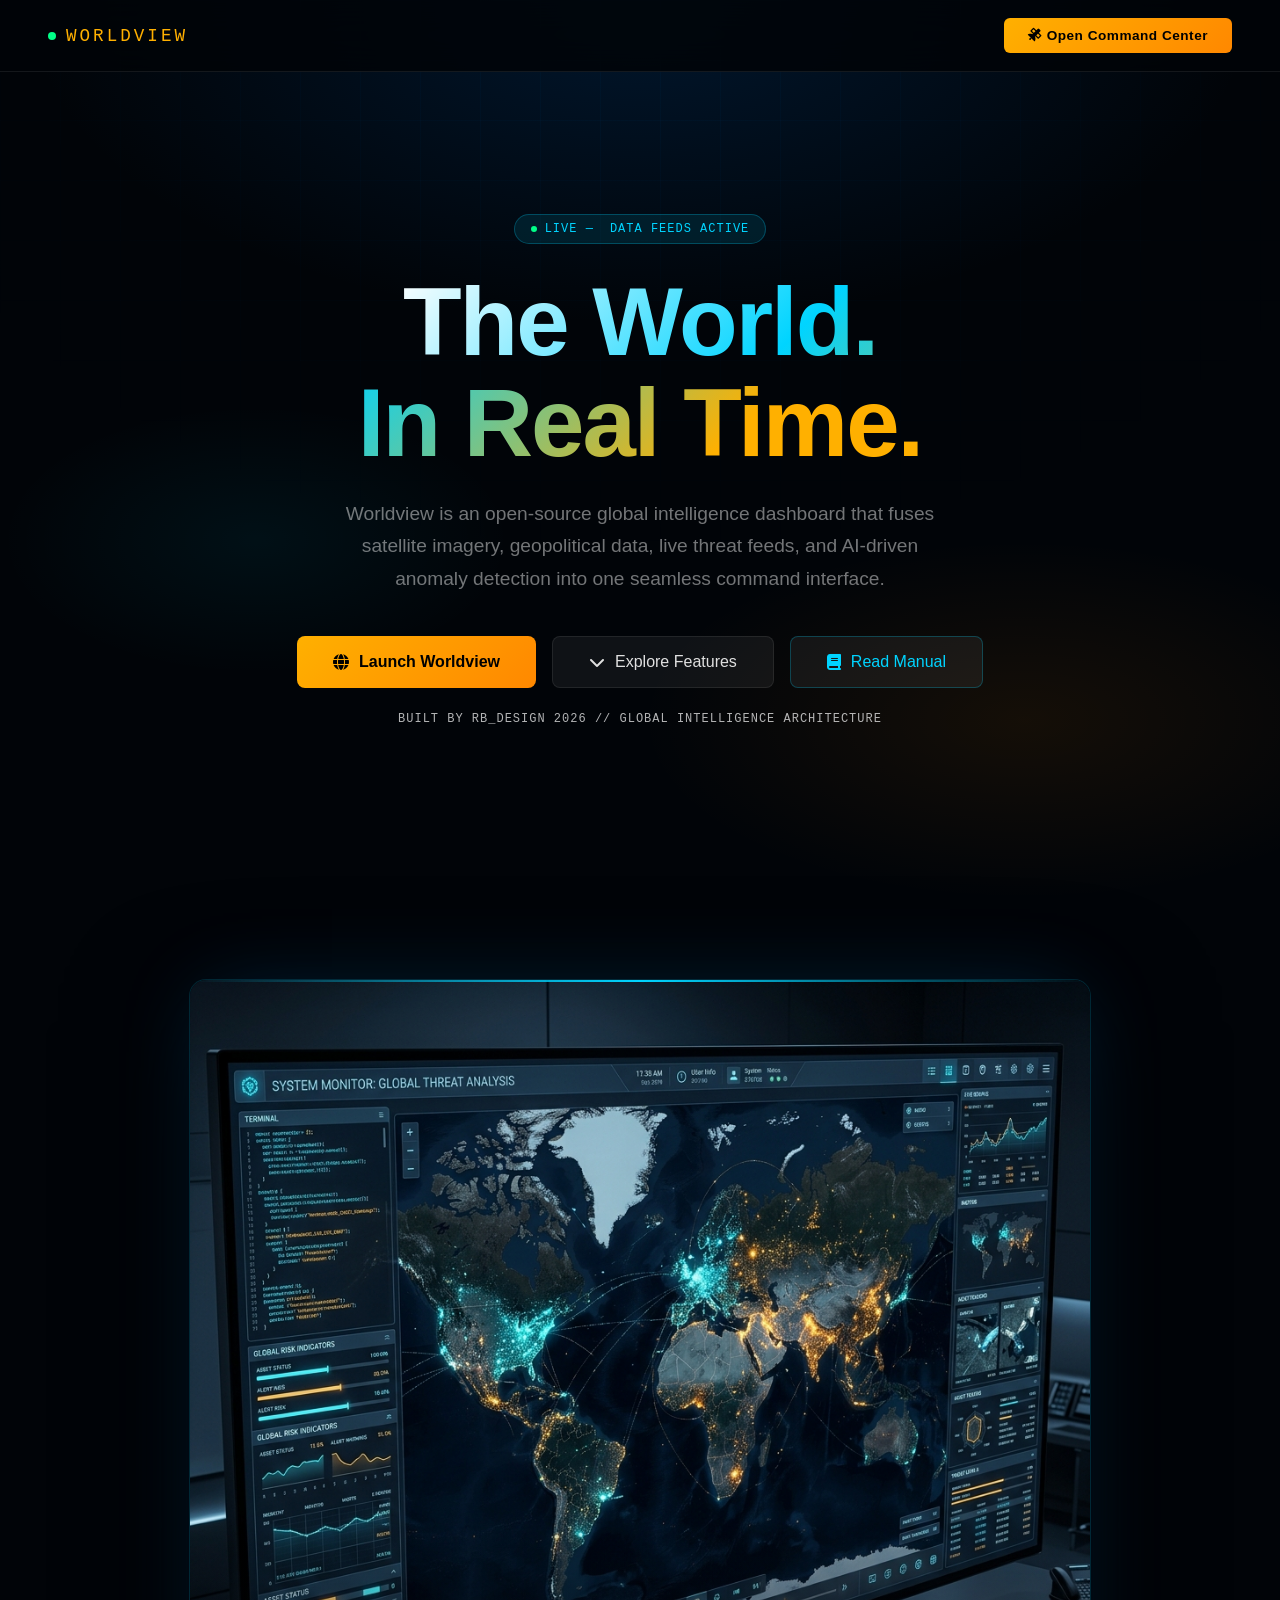
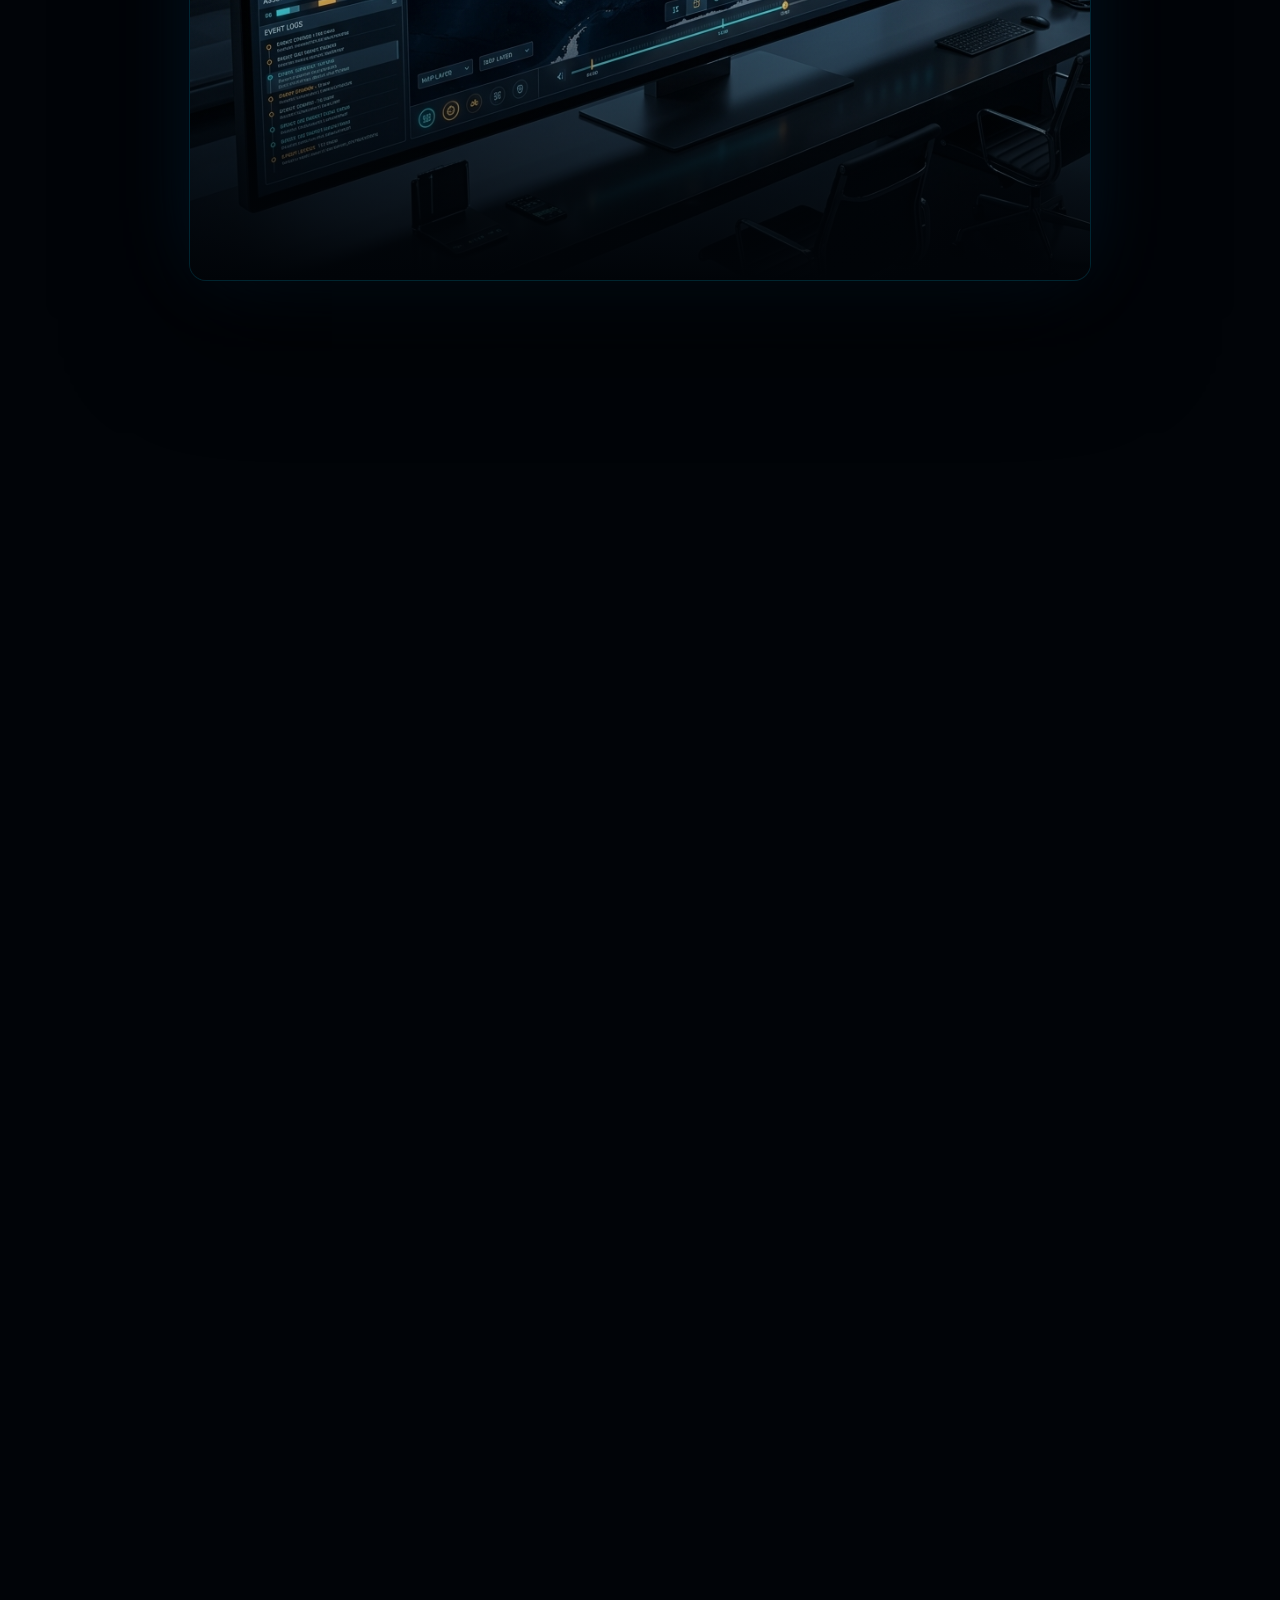
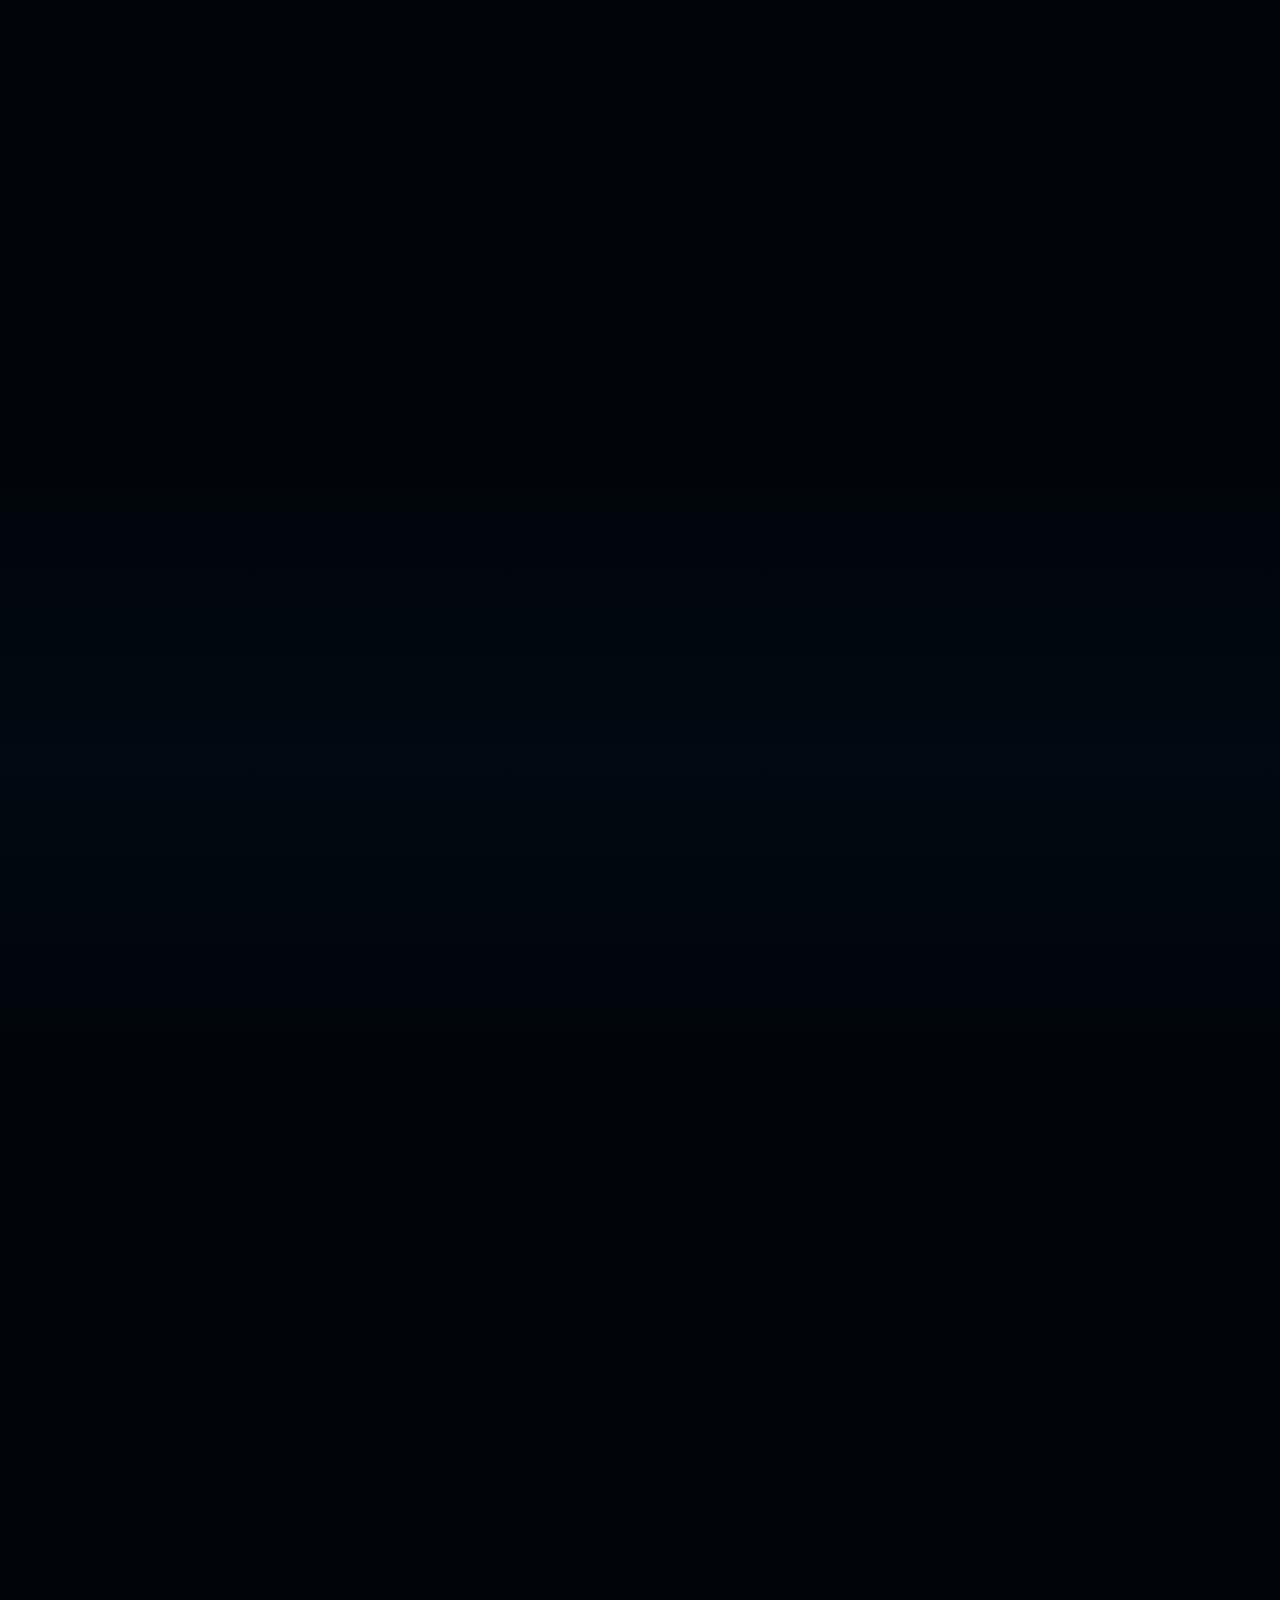
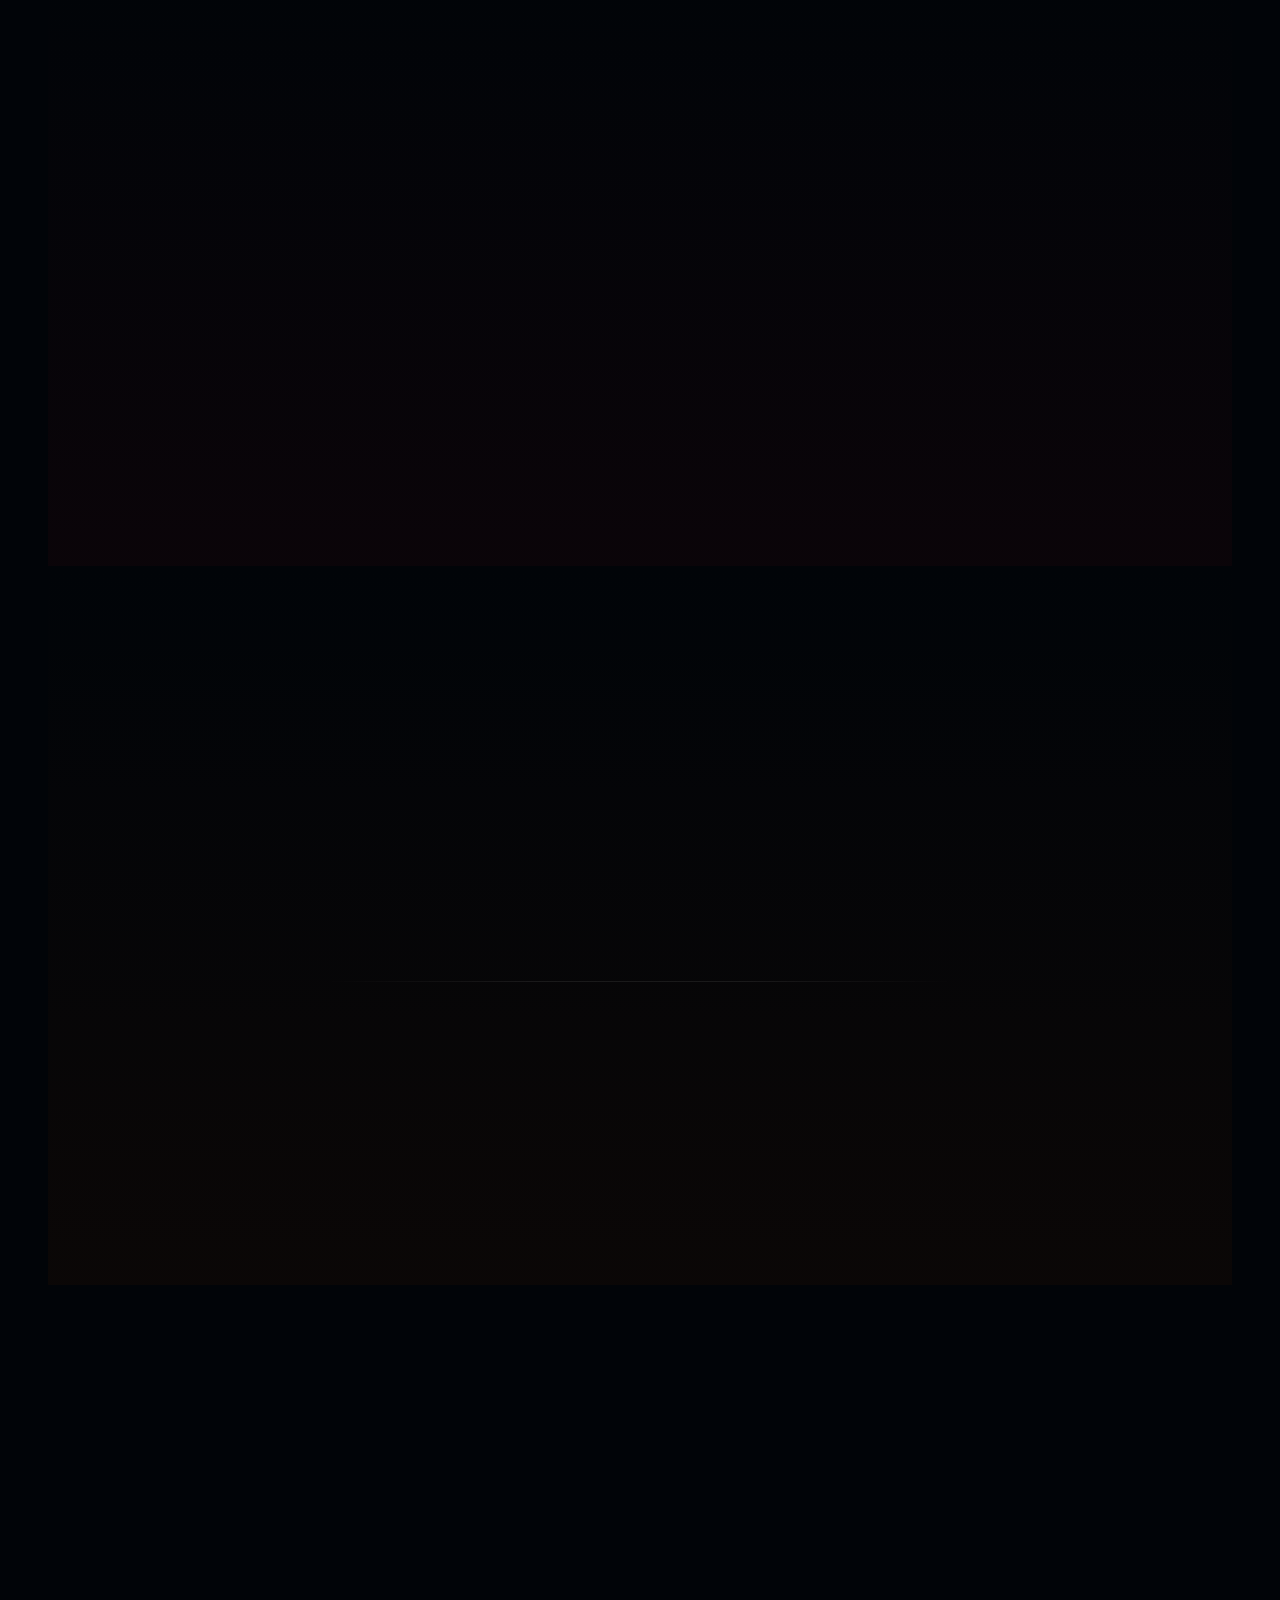
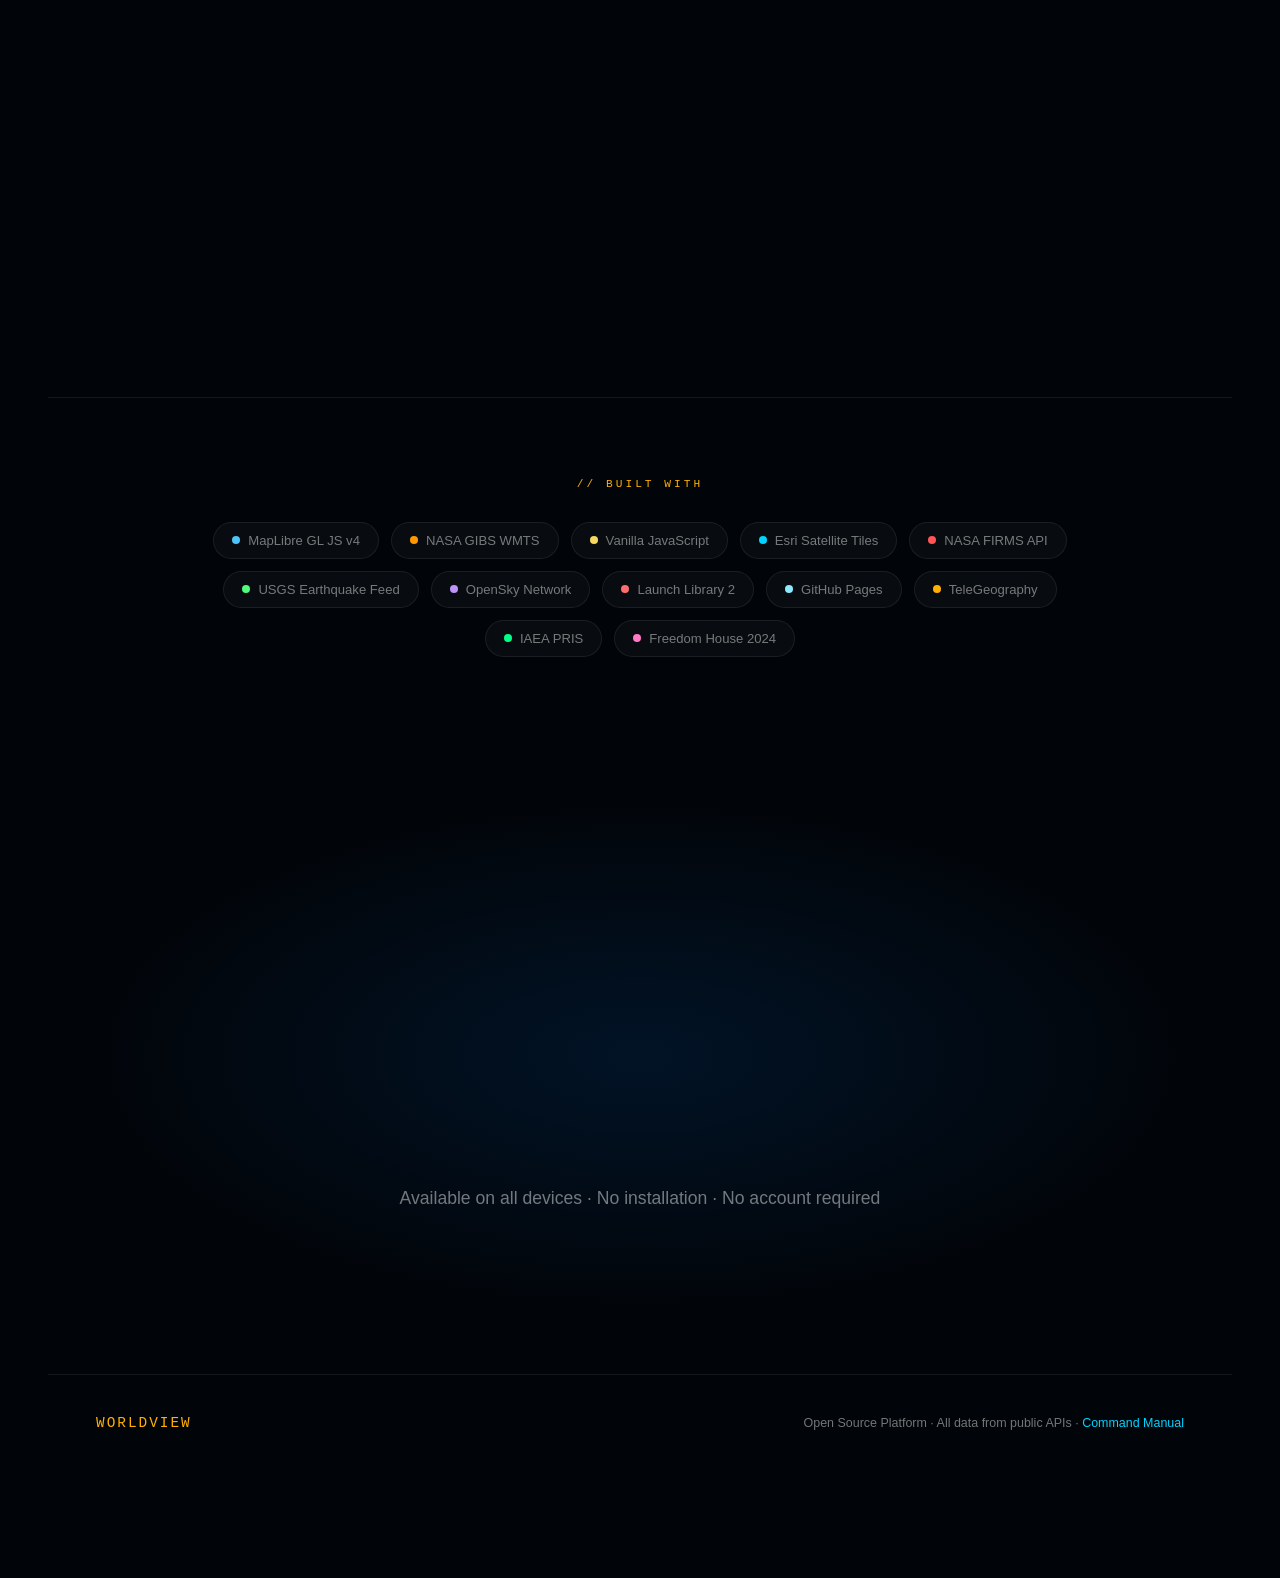
==== commit 0e35510f: "Stabilize Worldview V9, restore tracking features, update AIS config" ====
--- a/about.html
+++ b/about.html
@@ -7,6 +7,10 @@
     <meta name="description" content="Worldview is an open-source real-time global intelligence dashboard combining satellite imagery, geopolitical data, live threat feeds, and AI-driven anomaly detection into one unified command center.">
     <meta property="og:title" content="Worldview — Global Command Center">
     <meta property="og:description" content="Real-time satellite intelligence. Geopolitical threat maps. Live data from 40+ sources. Free and open source.">
+    <!-- Security Headers -->
+    <meta http-equiv="Content-Security-Policy" content="default-src 'self'; script-src 'self'; style-src 'self' 'unsafe-inline' https://fonts.googleapis.com https://cdnjs.cloudflare.com; font-src https://fonts.gstatic.com https://cdnjs.cloudflare.com; img-src 'self' data: blob:; connect-src 'self';">
+    <meta http-equiv="X-Content-Type-Options" content="nosniff">
+    <meta name="referrer" content="no-referrer">
     <link rel="preconnect" href="https://fonts.googleapis.com">
     <link rel="preconnect" href="https://fonts.gstatic.com" crossorigin>
     <link href="https://fonts.googleapis.com/css2?family=Inter:wght@300;400;500;600;700;800;900&family=Share+Tech+Mono&display=swap" rel="stylesheet">
@@ -700,6 +704,9 @@
                 <a href="#features" class="btn-secondary">
                     <i class="fa-solid fa-chevron-down"></i> Explore Features
                 </a>
+                <a href="./manual.html" target="_blank" class="btn-secondary" style="border-color: rgba(0,212,255,0.25); color: var(--cyan);">
+                    <i class="fa-solid fa-book"></i> Read Manual
+                </a>
             </div>
             <div style="margin-top:24px; font-size:0.75rem; color:rgba(255,255,255,0.7); font-family:'Share Tech Mono', monospace; letter-spacing:1px; text-transform:uppercase;">
                 Built by RB_Design 2026 // Global Intelligence Architecture
@@ -764,7 +771,7 @@
             <div class="feature-card fade-up" style="--delay:.15s;">
                 <div class="feature-icon" style="background:rgba(0,212,255,0.1);">🛰️</div>
                 <h3>Orbital & Maritime</h3>
-                <p>Artemis II Keplerian Engine tracking to the moon. 100+ dense global ship layers prioritizing military logistics (Hormuz/Taiwan). ISS and Starlink constellations.</p>
+                <p>ISS real-time tracker. AIS shipping with global vessel positions. Starlink constellation visualizations. Launch Library 2 for upcoming missions.</p>
                 <div class="tag-list">
                     <span class="tag">NASA</span>
                     <span class="tag">AIS Marine</span>
@@ -806,8 +813,8 @@
 
             <div class="feature-card fade-up" style="--delay:.35s;">
                 <div class="feature-icon" style="background:rgba(180,100,255,0.12);">🤖</div>
-                <h3>AI Intelligence Core</h3>
-                <p>Automated spatial anomaly detection across all live feeds. Rolling 3-alert window. Hover-to-reveal Intel circles on the map.</p>
+                <h3>AI Anomaly Detection</h3>
+                <p>Automated spatial anomaly scanner across all active feeds. Rolling 3-alert window with severity ranking. Click any alert for full briefings.</p>
                 <div class="tag-list">
                     <span class="tag">Spatial ML</span>
                     <span class="tag">Real-time</span>
@@ -815,24 +822,24 @@
                 </div>
             </div>
             <div class="feature-card fade-up" style="--delay:.4s;">
-                <div class="feature-icon" style="background:rgba(0,255,204,0.12);">⚙️</div>
-                <h3>AI Infrastructure Atlas</h3>
-                <p>Track the global race for AGI. Maps hyperscale datacenters, power grids, and sovereign AI clusters against cooling capacity and geopolitical risk.</p>
+                <div class="feature-icon" style="background:rgba(0,255,204,0.12);">🌍</div>
+                <h3>Bilingual Interface (EN/DE)</h3>
+                <p>Switch the entire interface between English and German with one click. All layer descriptions, navigation, and educational tooltips translate instantly.</p>
                 <div class="tag-list">
-                    <span class="tag">DC Density</span>
-                    <span class="tag">Energy Intel</span>
-                    <span class="tag">Compute Security</span>
+                    <span class="tag">English</span>
+                    <span class="tag">Deutsch</span>
+                    <span class="tag">Menu Toggle</span>
                 </div>
             </div>
 
             <div class="feature-card fade-up" style="--delay:.45s;">
                 <div class="feature-icon" style="background:rgba(255,51,85,0.12); color:#ff3355;">🎯</div>
-                <h3>Global Defense Scenarios</h3>
-                <p>One-click strategic presets. Instantly isolate critical layers to analyze specific flashpoints like Taiwan Escalation, Red Sea Crisis, or Europe Energy Stress.</p>
+                <h3>Global Scenario Presets</h3>
+                <p>One-click educational presets. Instantly isolate critical layers to explore specific global crises like Taiwan Escalation, Red Sea Crisis, or Europe Energy Stress.</p>
                 <div class="tag-list">
-                    <span class="tag">Automated Briefings</span>
+                    <span class="tag">Region Focus</span>
                     <span class="tag">Data Isolation</span>
-                    <span class="tag">Tactical UI</span>
+                    <span class="tag">Educational</span>
                 </div>
             </div>
         </div>
@@ -887,7 +894,7 @@
                     </div>
                     <div class="layer-item-text">
                         <h4>Mobile, Space & Maritime</h4>
-                        <p>Fully 9:16 optimized · Artemis II Live Trajectory Engine · 100+ live vessels · Submarine networks</p>
+                        <p>Fully 9:16 optimized · ISS Tracker · 100+ live vessels · Submarine networks</p>
                     </div>
                 </div>
             </div>
@@ -1114,7 +1121,7 @@
     <footer>
         <div class="footer-logo">WORLDVIEW <span class="dyn-version"></span></div>
         <div class="footer-copy">
-            Open Source Platform · All data from public APIs · Research Suite 2026
+            Open Source Platform · All data from public APIs · <a href="./manual.html" target="_blank" style="color:var(--cyan);text-decoration:none;">Command Manual</a>
         </div>
     </footer>
 
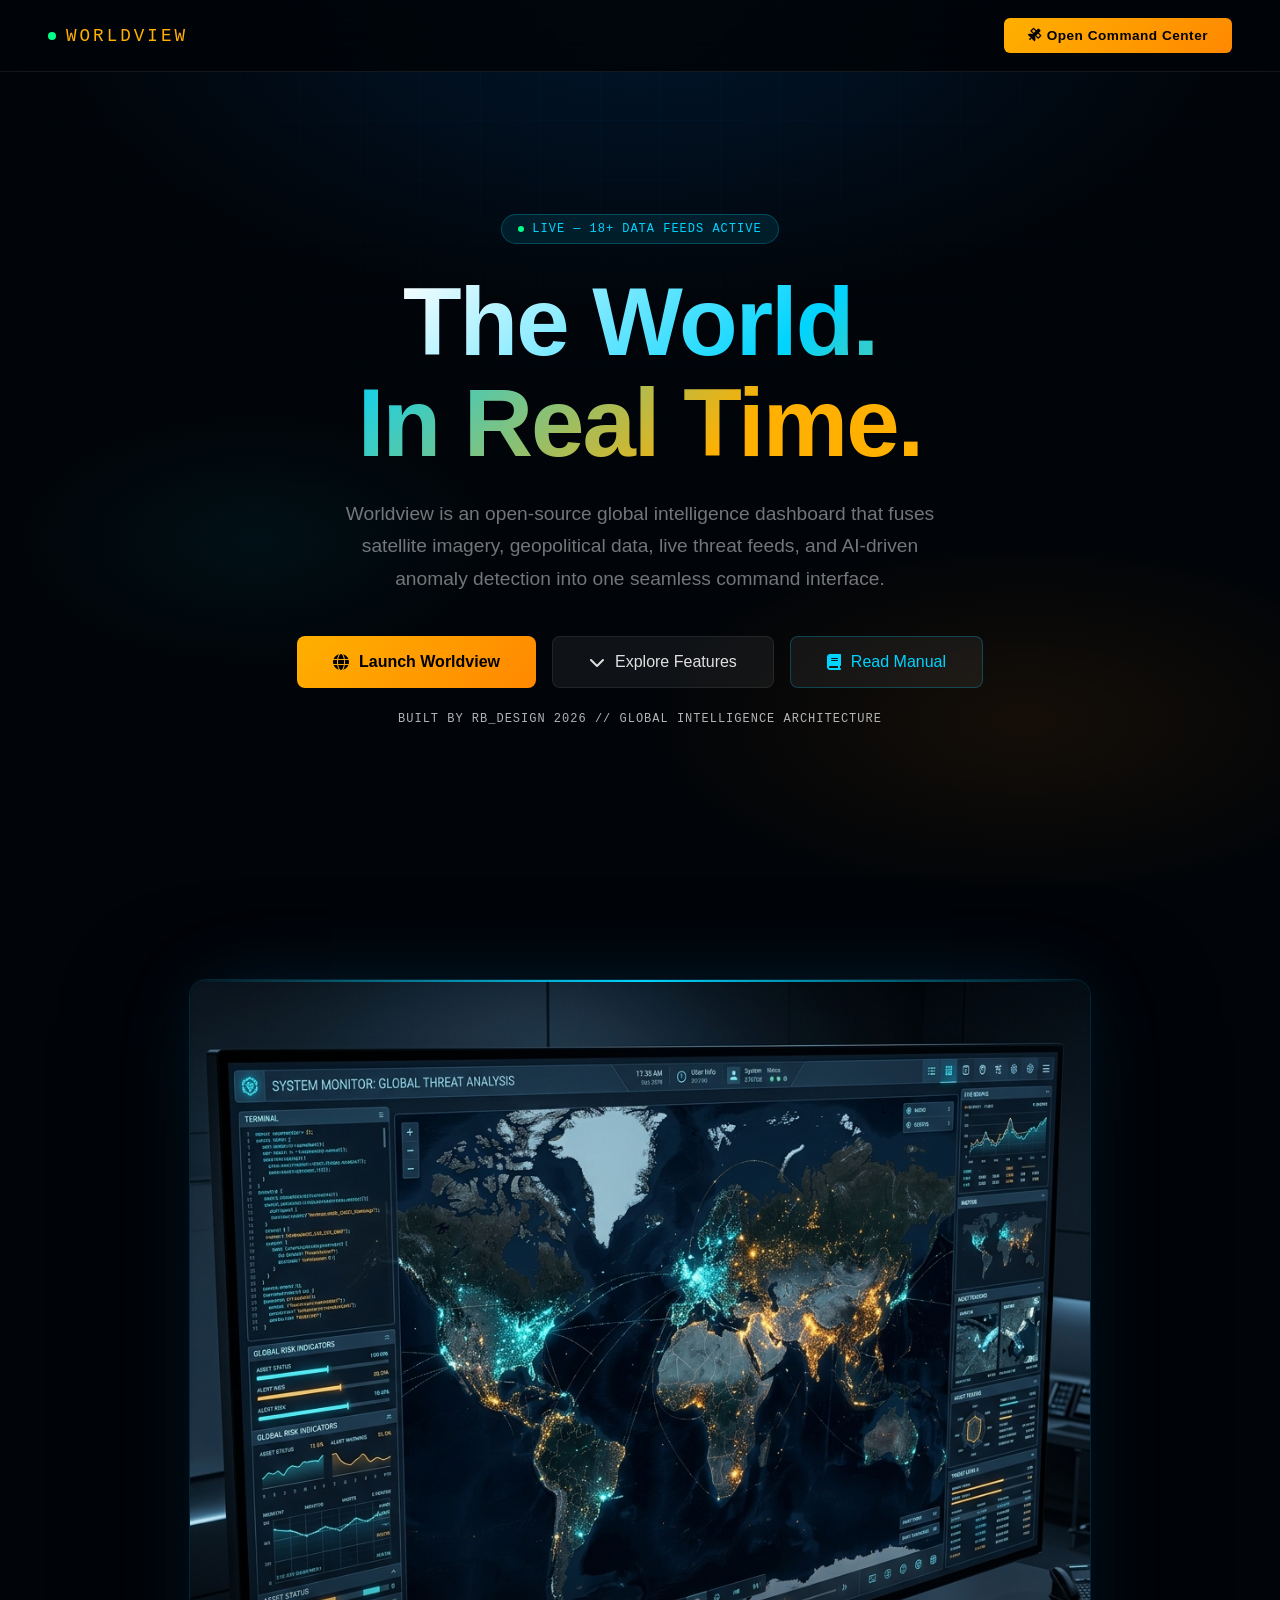
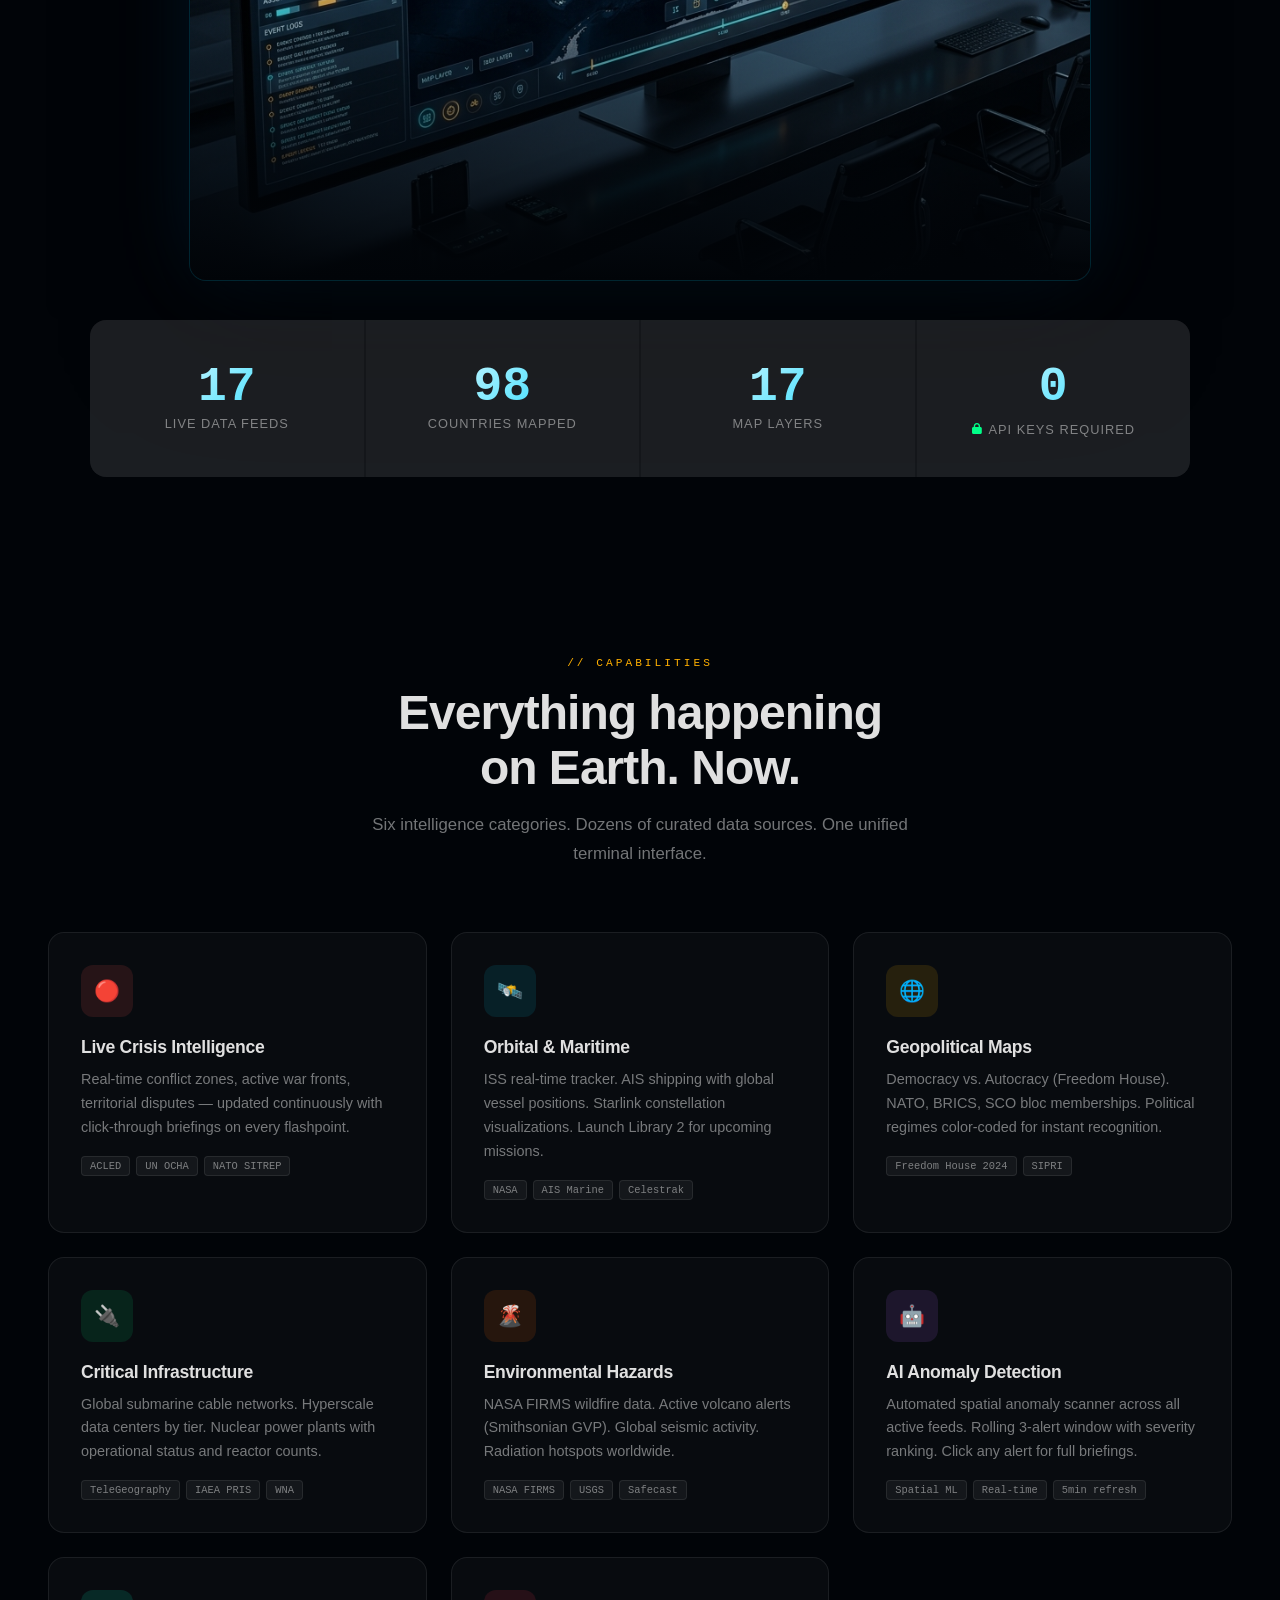
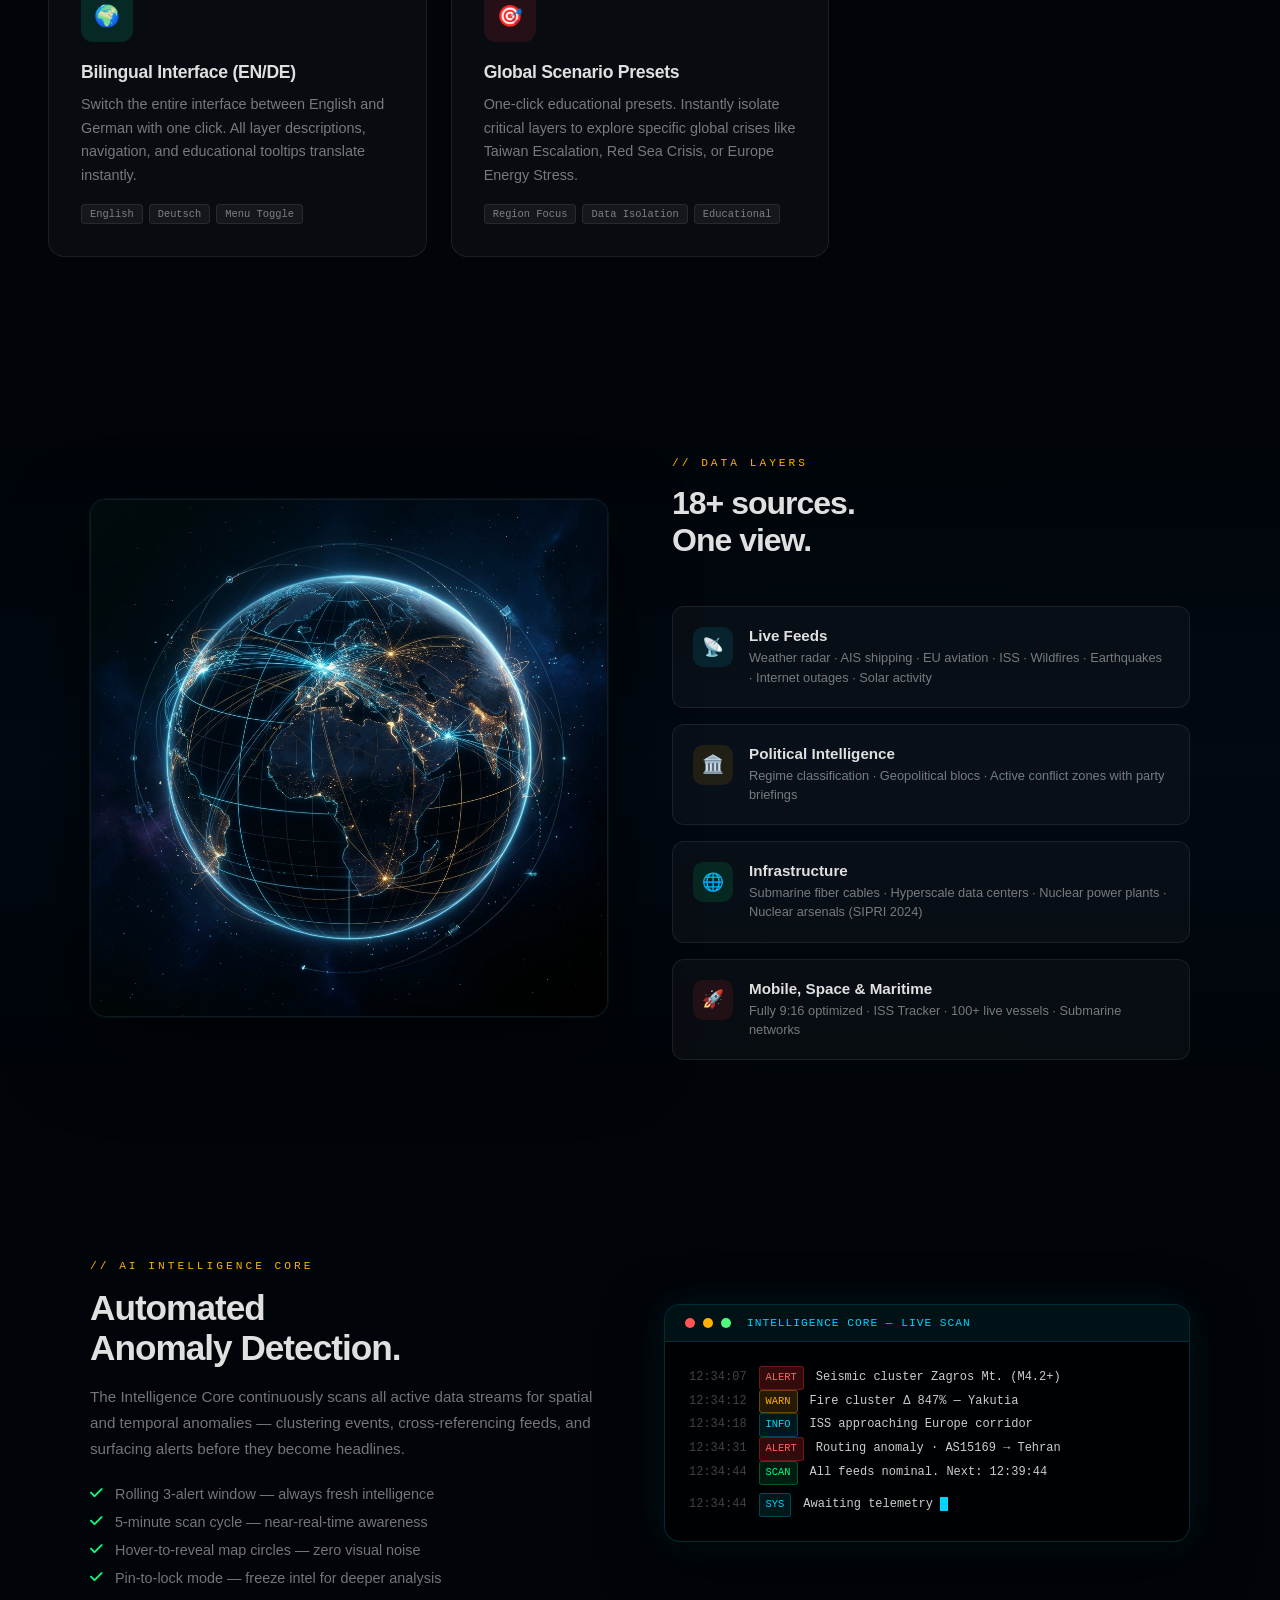
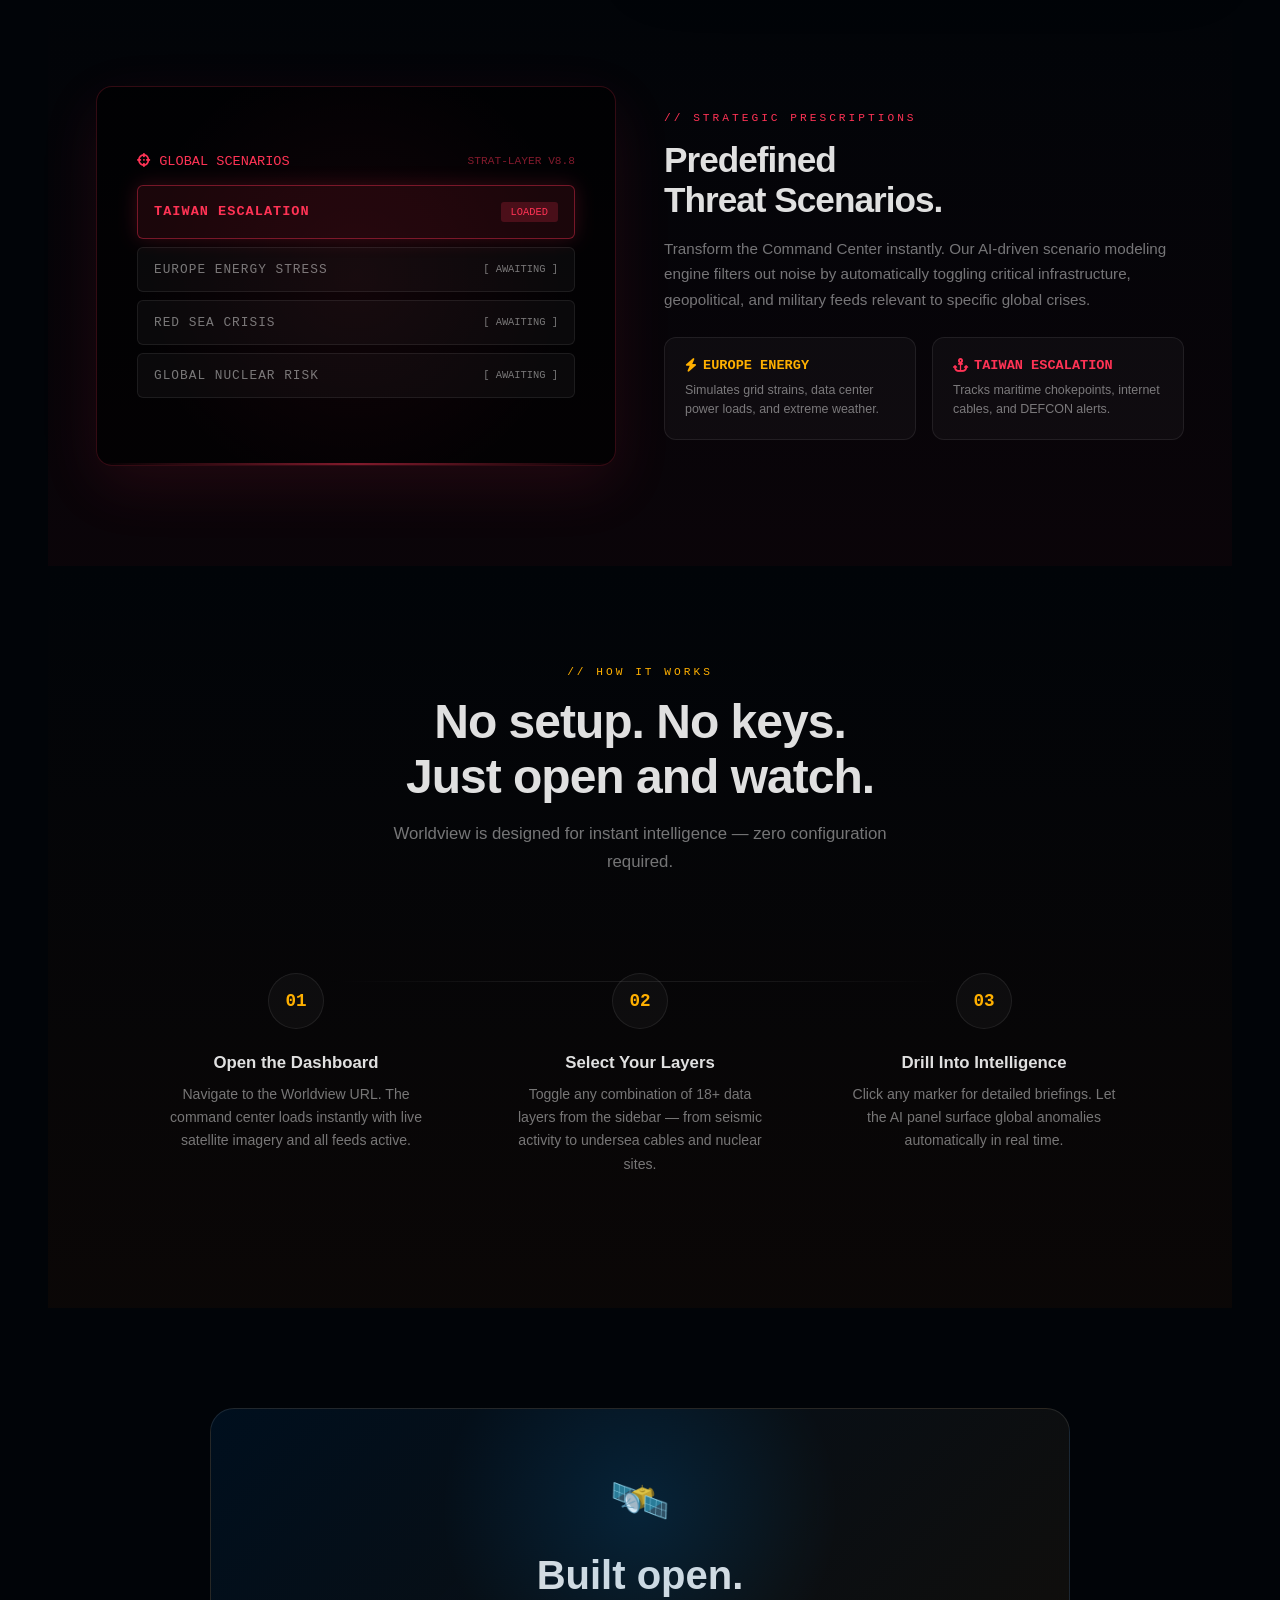
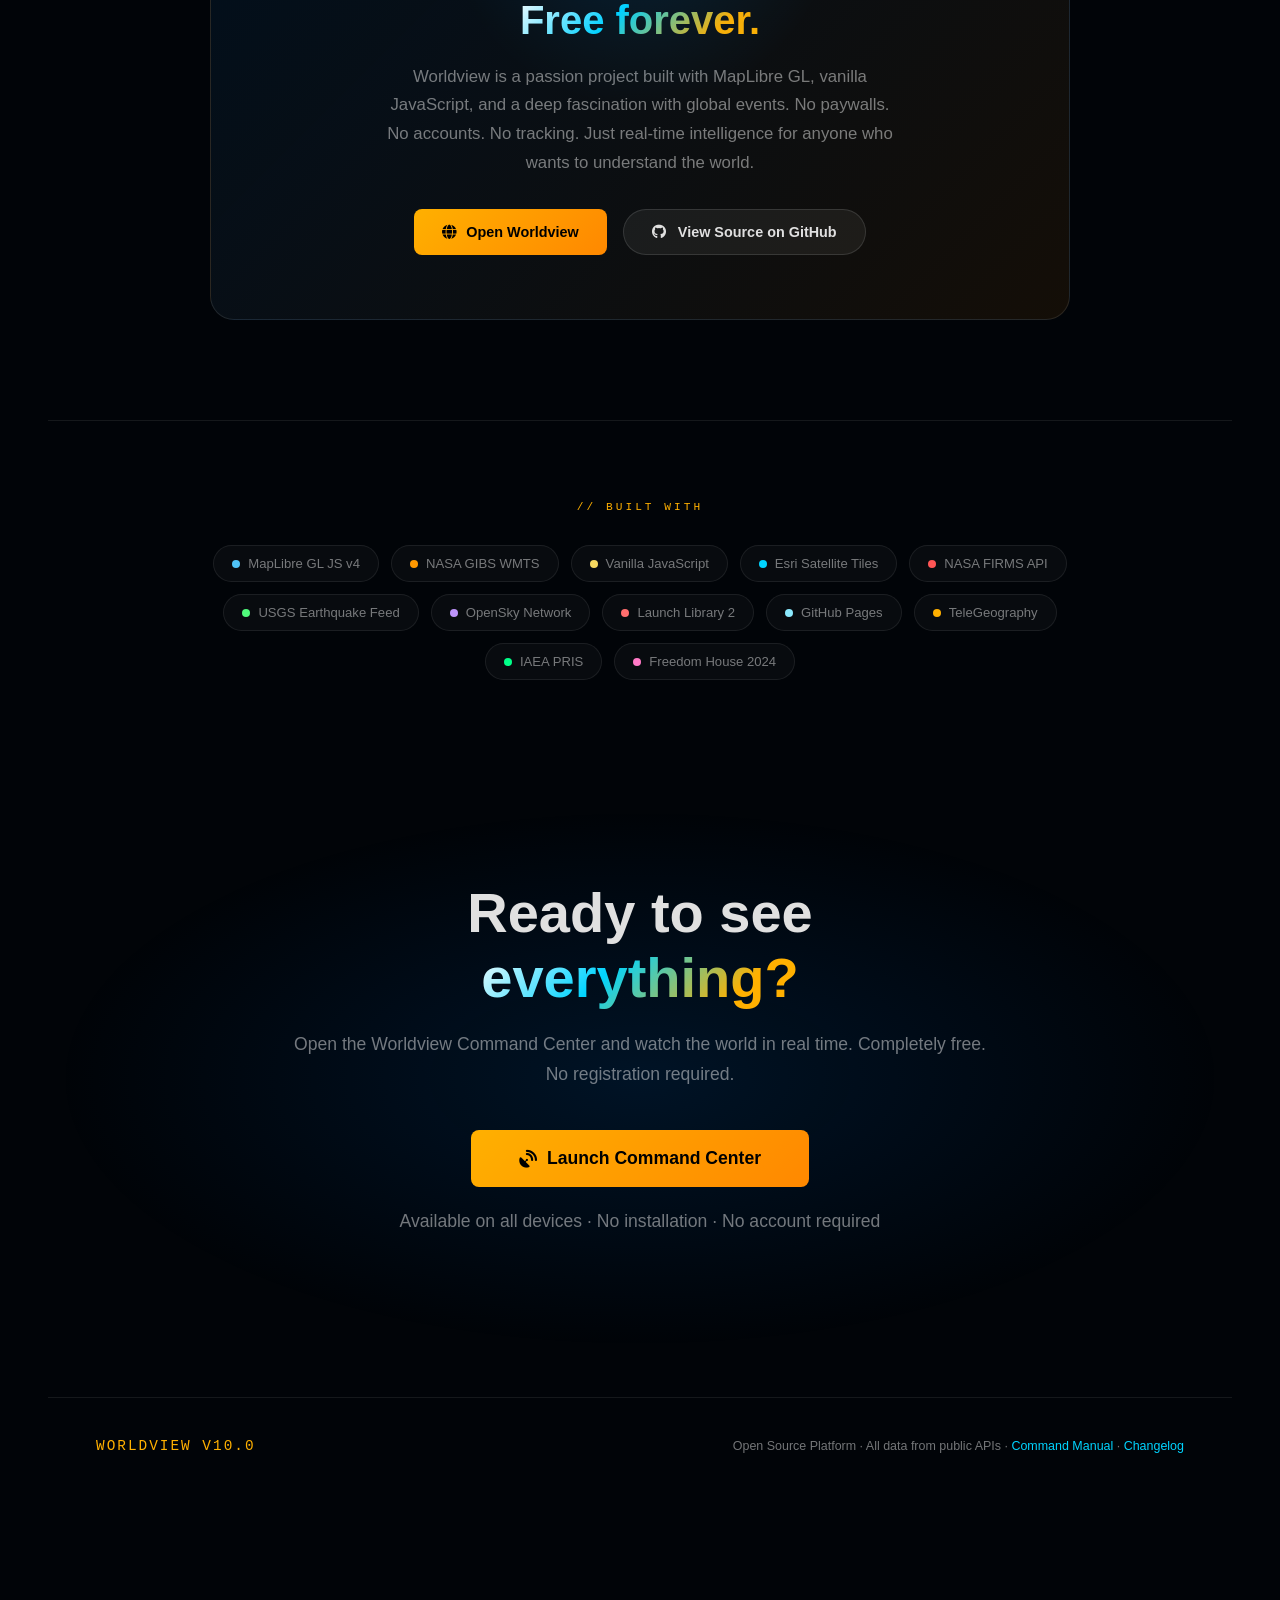
==== commit 532f9ff1: "V10.0: Educational Platform — Guided Tours, Welcome Overlay, Changelog, Wikipedia Links, Social Asse" ====
--- a/about.html
+++ b/about.html
@@ -8,7 +8,7 @@
     <meta property="og:title" content="Worldview — Global Command Center">
     <meta property="og:description" content="Real-time satellite intelligence. Geopolitical threat maps. Live data from 40+ sources. Free and open source.">
     <!-- Security Headers -->
-    <meta http-equiv="Content-Security-Policy" content="default-src 'self'; script-src 'self'; style-src 'self' 'unsafe-inline' https://fonts.googleapis.com https://cdnjs.cloudflare.com; font-src https://fonts.gstatic.com https://cdnjs.cloudflare.com; img-src 'self' data: blob:; connect-src 'self';">
+    <meta http-equiv="Content-Security-Policy" content="default-src 'self'; script-src 'self' 'unsafe-inline'; style-src 'self' 'unsafe-inline' https://fonts.googleapis.com https://cdnjs.cloudflare.com; font-src https://fonts.gstatic.com https://cdnjs.cloudflare.com; img-src 'self' data: blob:; connect-src 'self';">
     <meta http-equiv="X-Content-Type-Options" content="nosniff">
     <meta name="referrer" content="no-referrer">
     <link rel="preconnect" href="https://fonts.googleapis.com">
@@ -1121,10 +1121,8 @@
     <footer>
         <div class="footer-logo">WORLDVIEW <span class="dyn-version"></span></div>
         <div class="footer-copy">
-            Open Source Platform · All data from public APIs · <a href="./manual.html" target="_blank" style="color:var(--cyan);text-decoration:none;">Command Manual</a>
-        </div>
-    </footer>
-
+            Open Source Platform · All data from public APIs · <a href="./manual.html" target="_blank" style="color:var(--cyan);text-decoration:none;">Command Manual</a> · <a href="./changelog.html" target="_blank" style="color:var(--cyan);text-decoration:none;">Changelog</a>
+        </div>
     </footer>
 
     <script>
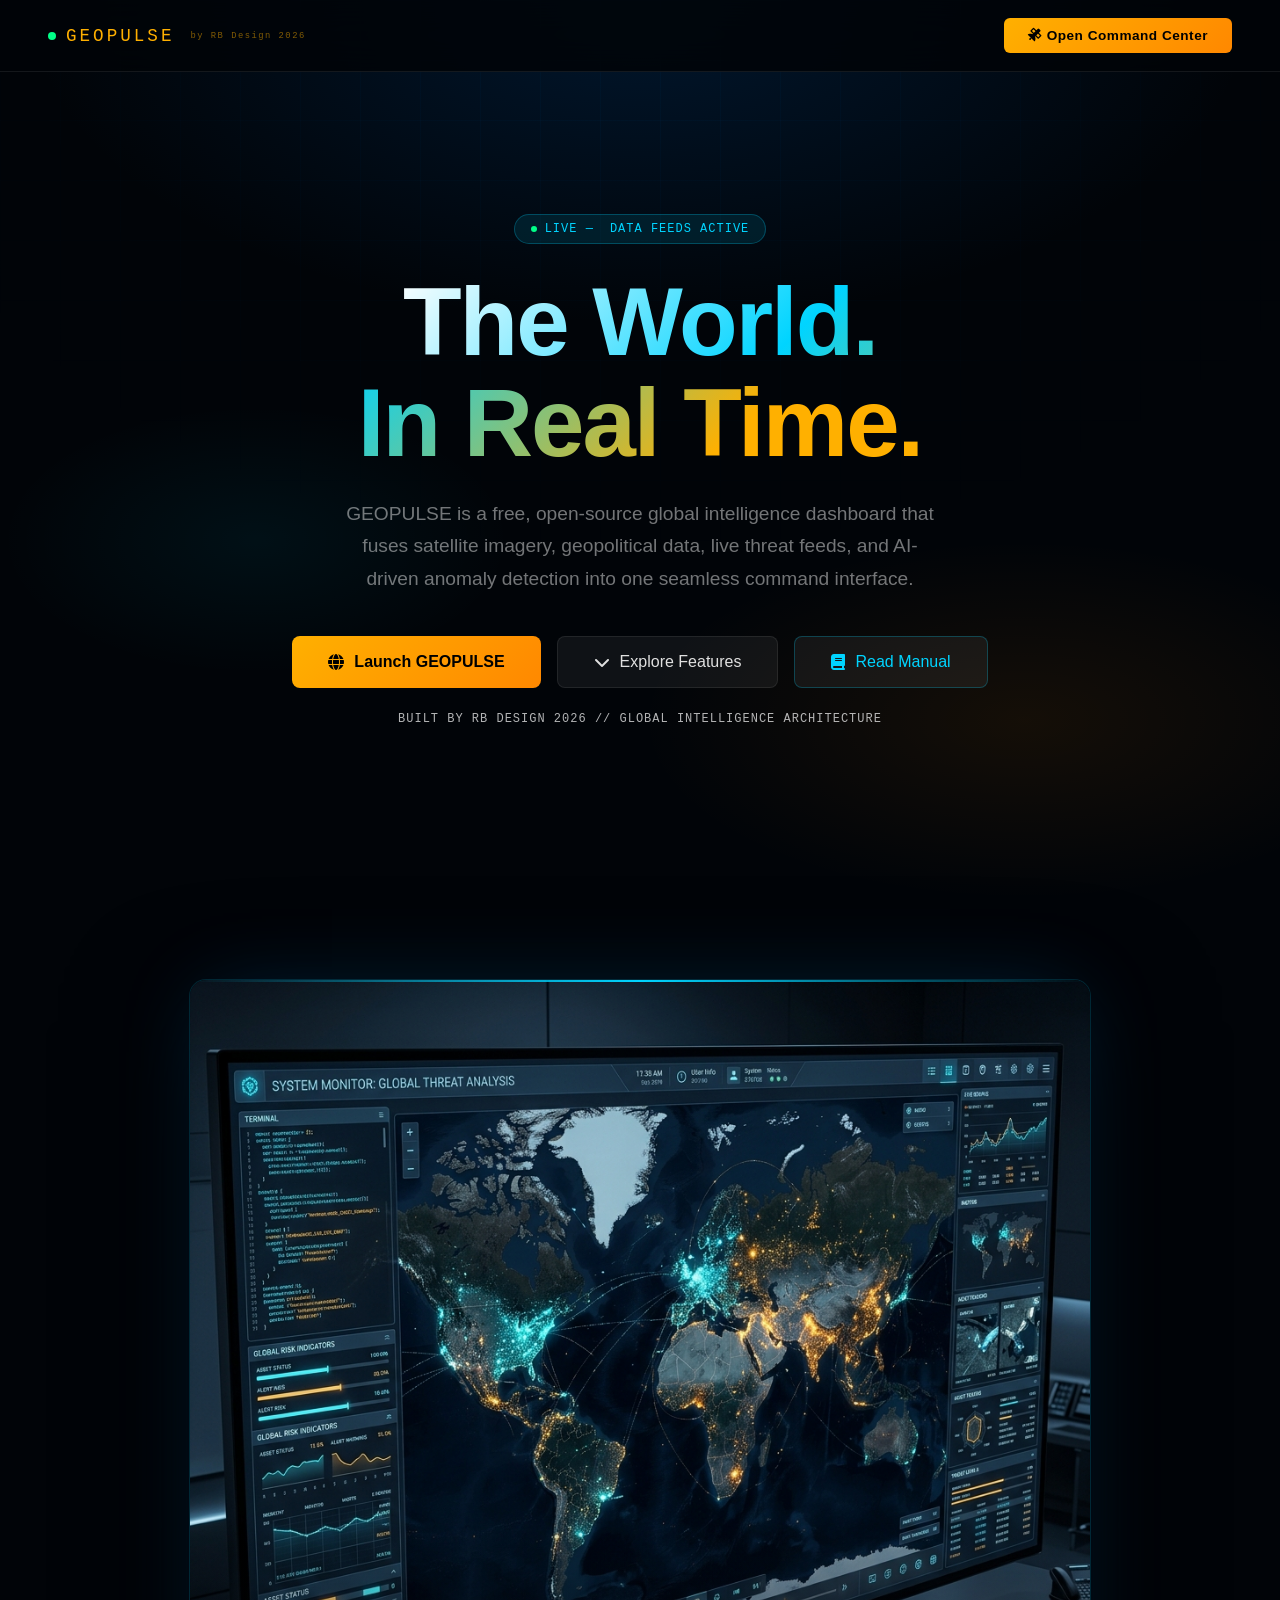
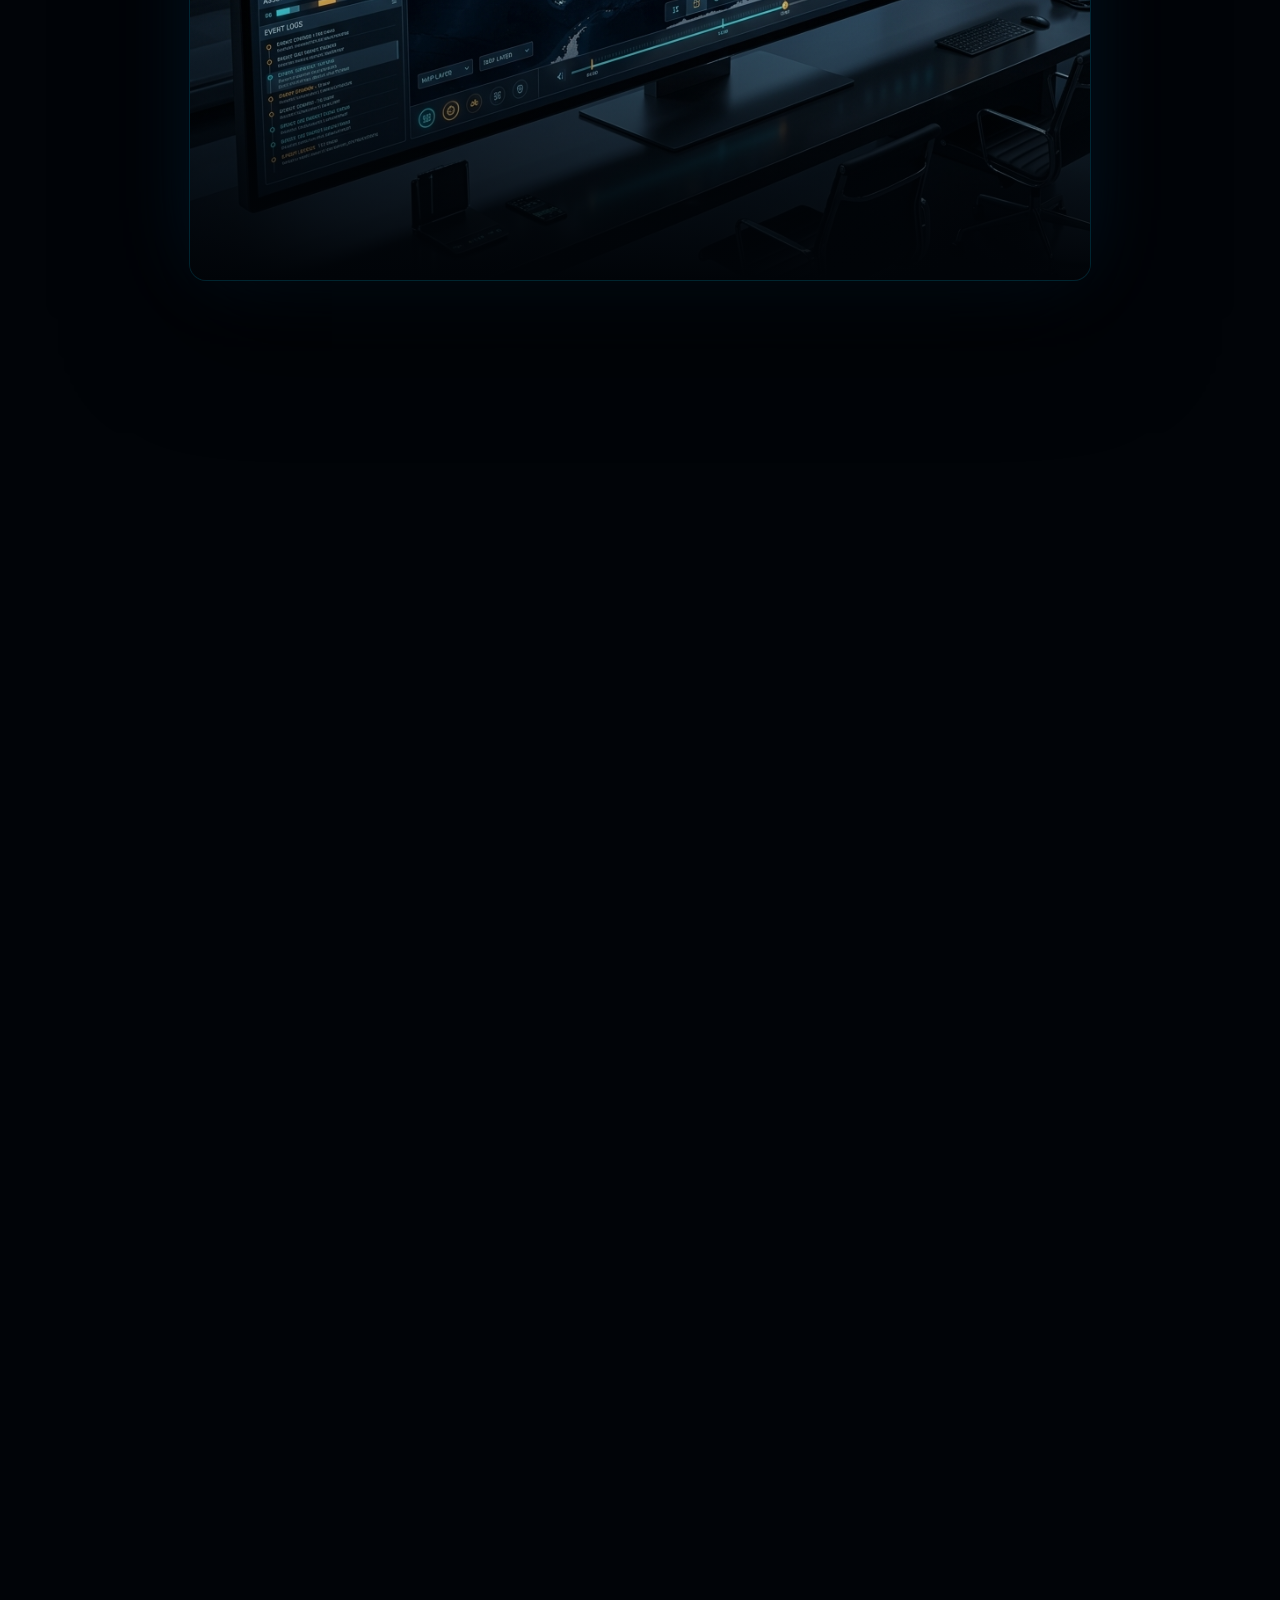
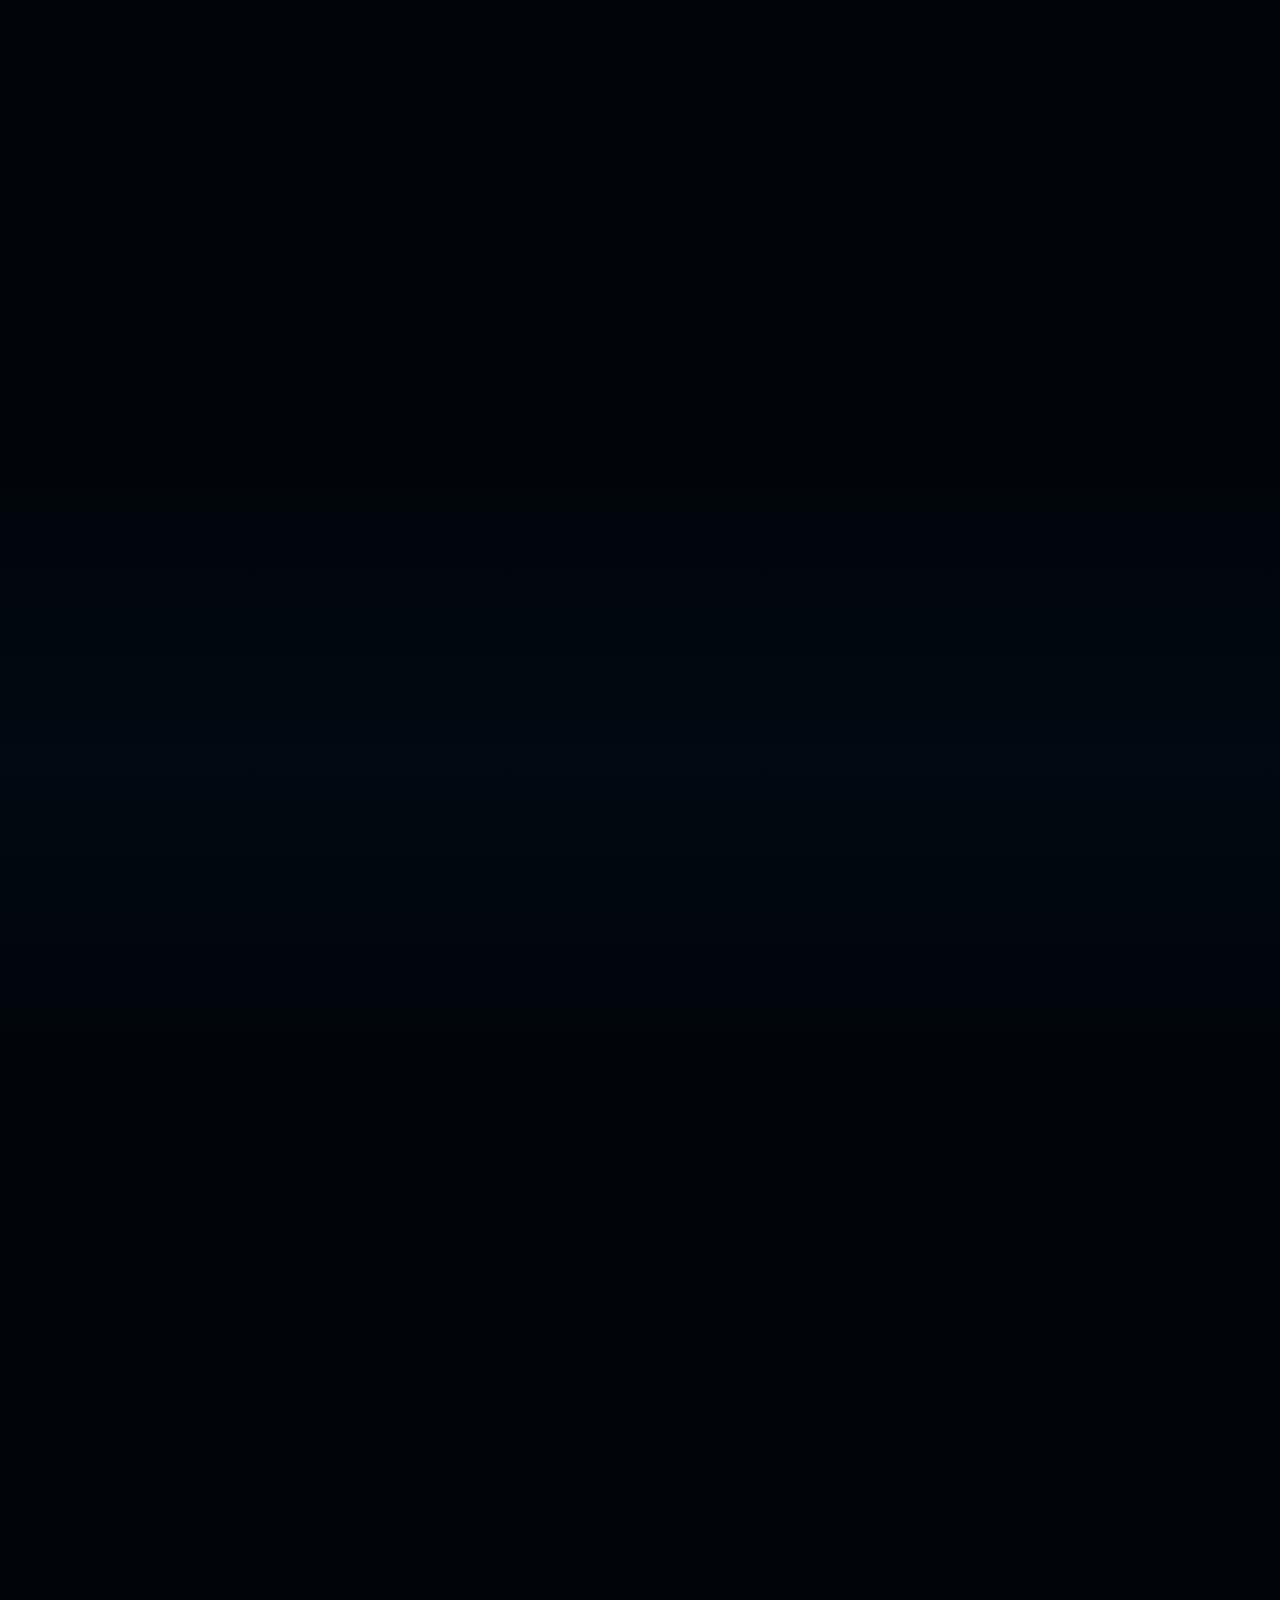
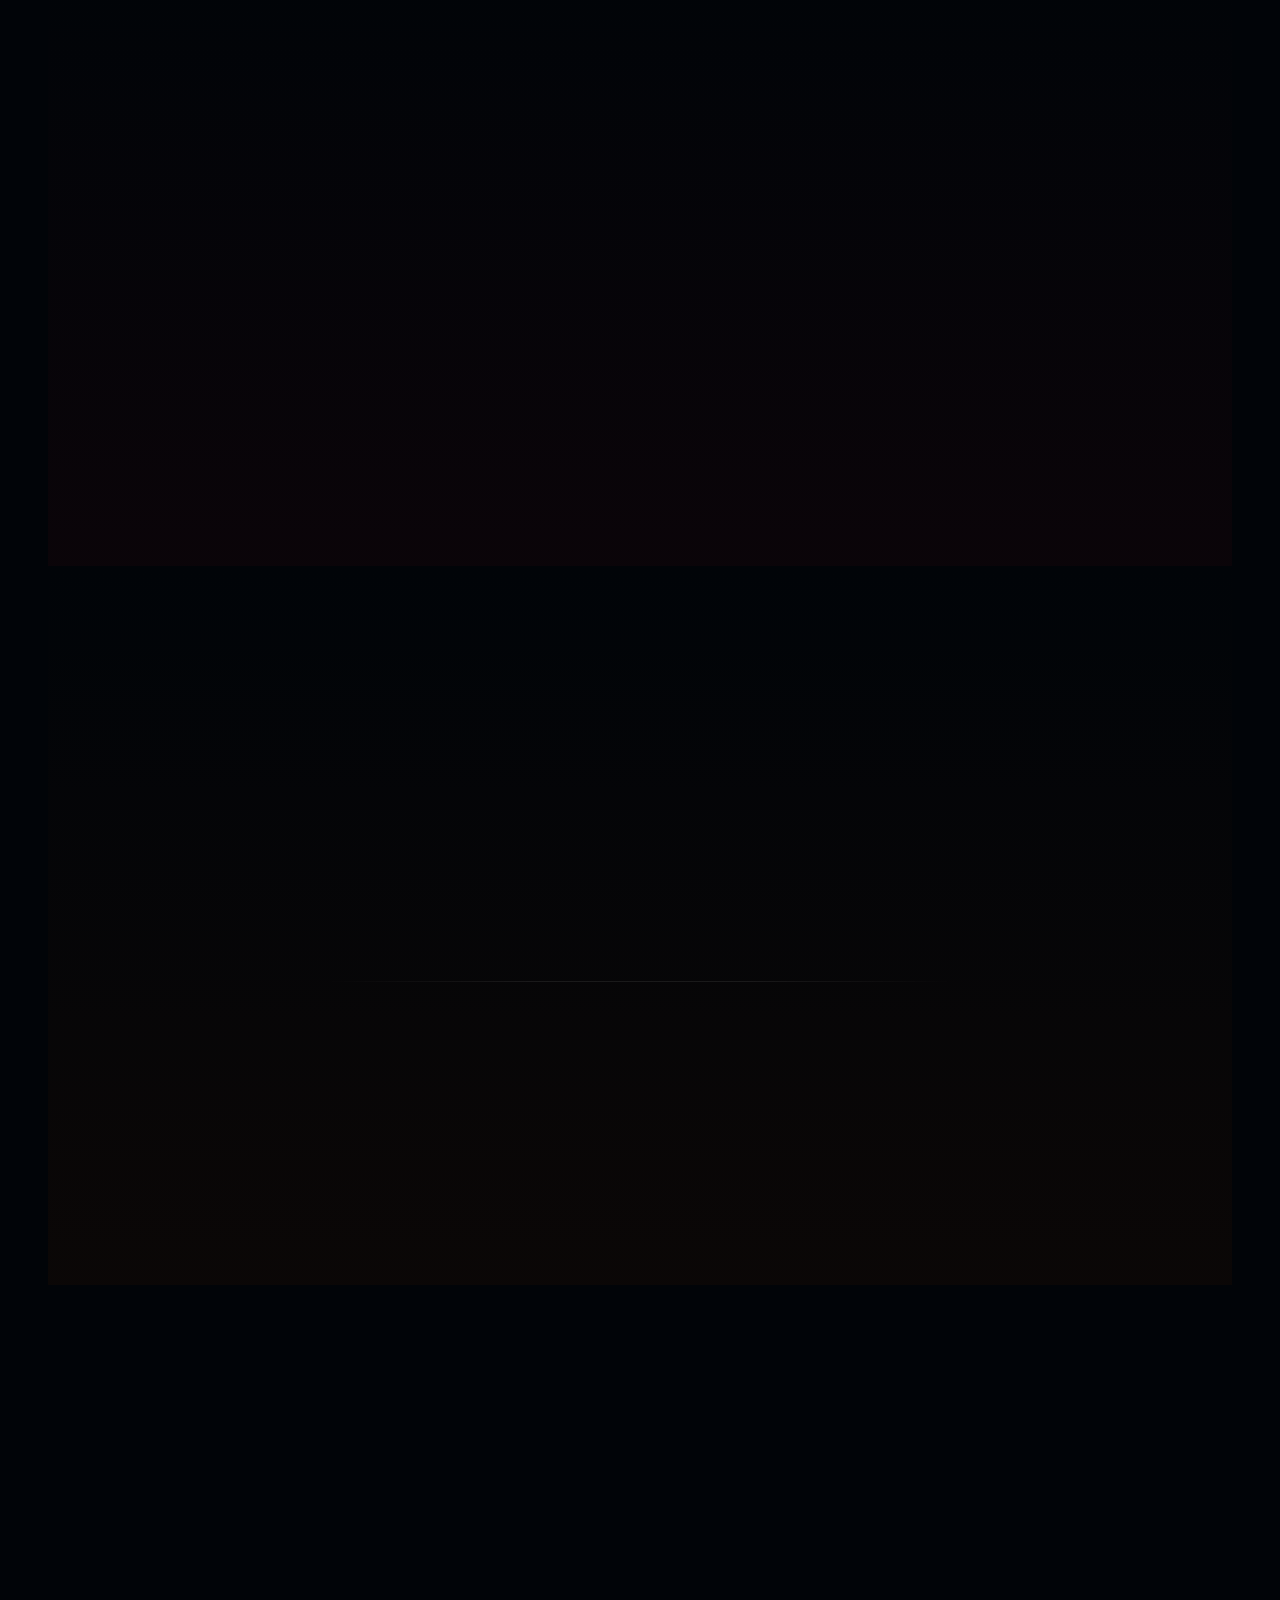
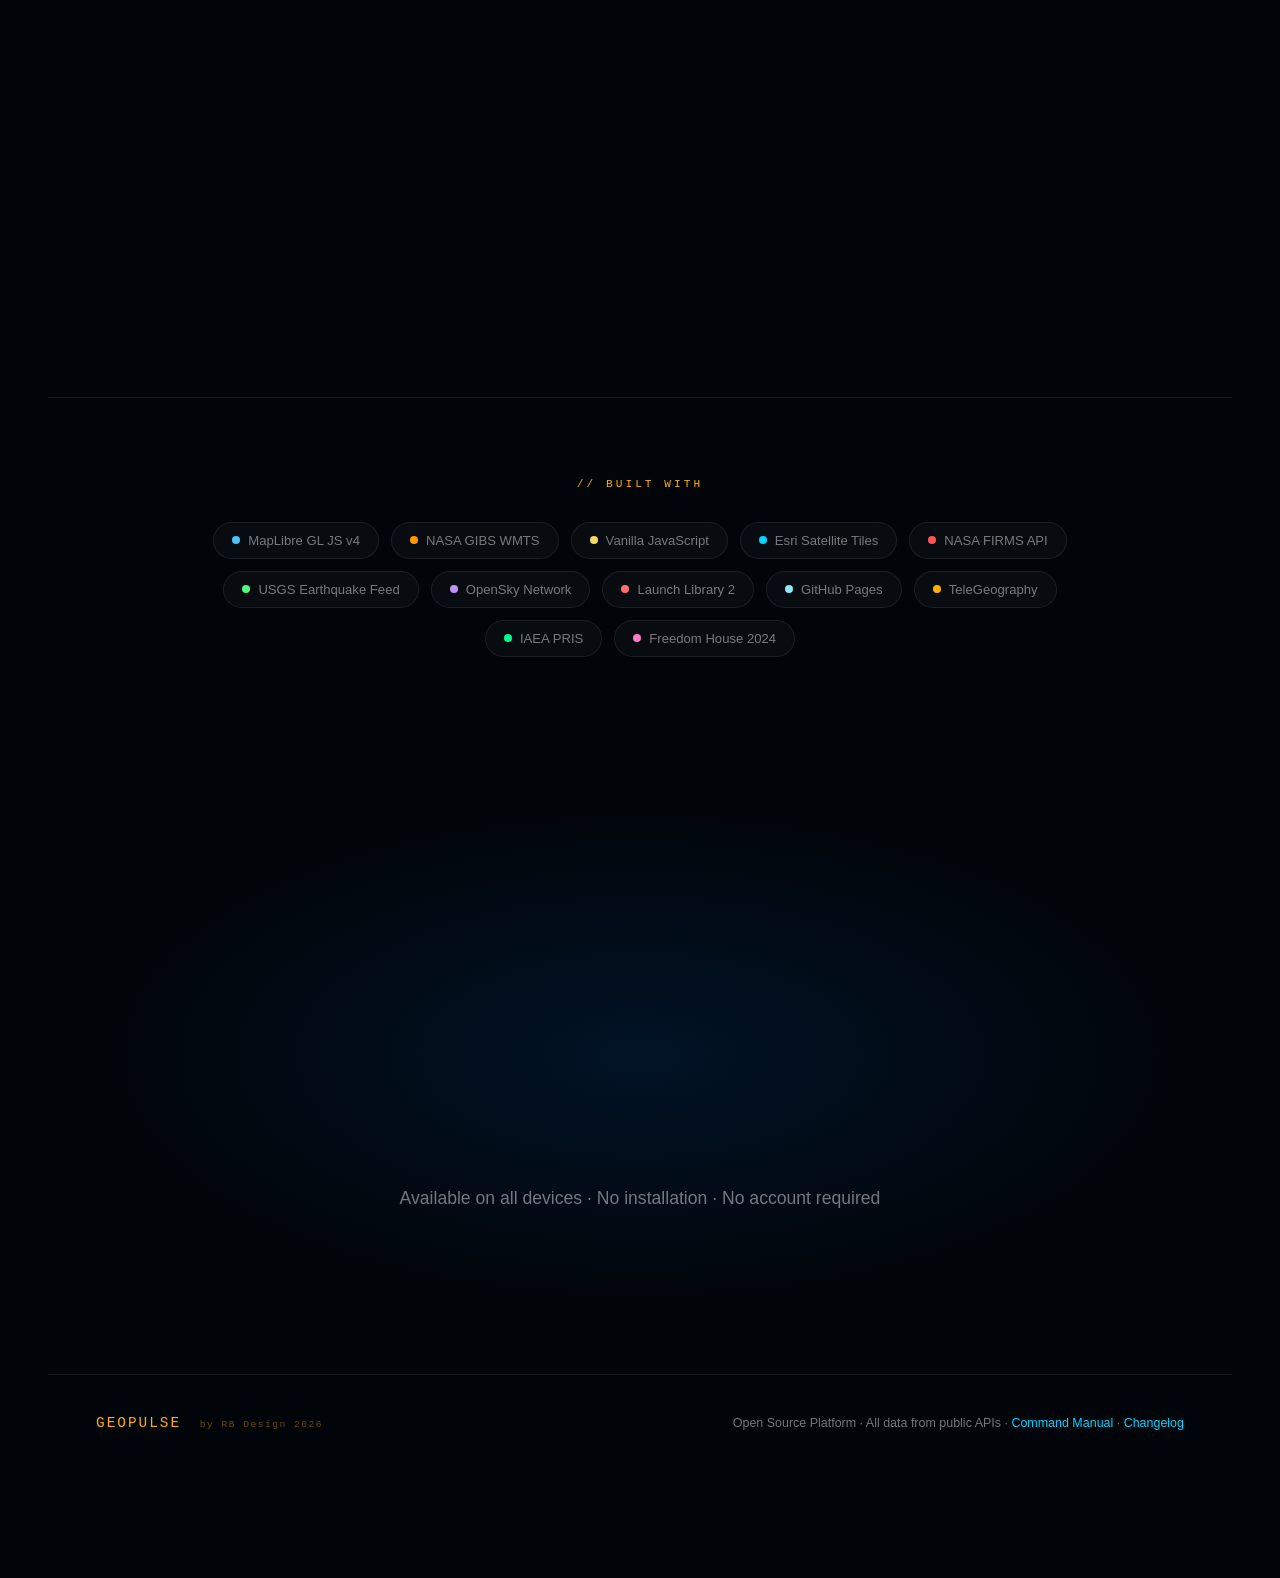
==== commit 463da75a: "RB Design 2026 branding: prominent on welcome screen, all nav headers, all footers — consistent acro" ====
--- a/about.html
+++ b/about.html
@@ -3,10 +3,10 @@
 <head>
     <meta charset="UTF-8">
     <meta name="viewport" content="width=device-width, initial-scale=1.0">
-    <title>Worldview — Global Command Center | Real-Time Intelligence Platform</title>
-    <meta name="description" content="Worldview is an open-source real-time global intelligence dashboard combining satellite imagery, geopolitical data, live threat feeds, and AI-driven anomaly detection into one unified command center.">
-    <meta property="og:title" content="Worldview — Global Command Center">
-    <meta property="og:description" content="Real-time satellite intelligence. Geopolitical threat maps. Live data from 40+ sources. Free and open source.">
+    <title>GEOPULSE — Live World Intelligence Map | Free Educational Tool</title>
+    <meta name="description" content="GEOPULSE is a free, open-source real-time global intelligence dashboard for students. Explore earthquakes, volcanoes, conflicts, satellites, and geopolitics — no login, no ads. By RB Design 2026.">
+    <meta property="og:title" content="GEOPULSE — Free Interactive World Map for Students">
+    <meta property="og:description" content="Real-time satellite intelligence. Geopolitical threat maps. Live data from 40+ sources. Free and open source. By RB Design.">
     <!-- Security Headers -->
     <meta http-equiv="Content-Security-Policy" content="default-src 'self'; script-src 'self' 'unsafe-inline'; style-src 'self' 'unsafe-inline' https://fonts.googleapis.com https://cdnjs.cloudflare.com; font-src https://fonts.gstatic.com https://cdnjs.cloudflare.com; img-src 'self' data: blob:; connect-src 'self';">
     <meta http-equiv="X-Content-Type-Options" content="nosniff">
@@ -673,7 +673,7 @@
     <nav>
         <div class="nav-logo">
             <span class="dot"></span>
-            WORLDVIEW
+            GEOPULSE <span style="font-size:0.55rem;opacity:0.5;letter-spacing:1.5px;margin-left:6px;">by RB Design 2026</span>
         </div>
         <a href="./index.html" target="_blank" class="nav-cta">
             <i class="fa-solid fa-satellite"></i> Open Command Center
@@ -693,13 +693,13 @@
                 <span class="gradient-text">The World.<br>In Real Time.</span>
             </h1>
             <p class="hero-subtitle">
-                Worldview is an open-source global intelligence dashboard that fuses satellite imagery, 
+                GEOPULSE is a free, open-source global intelligence dashboard that fuses satellite imagery, 
                 geopolitical data, live threat feeds, and AI-driven anomaly detection into one 
                 seamless command interface.
             </p>
             <div class="hero-actions">
                 <a href="./index.html" target="_blank" class="btn-primary">
-                    <i class="fa-solid fa-globe"></i> Launch Worldview
+                    <i class="fa-solid fa-globe"></i> Launch GEOPULSE
                 </a>
                 <a href="#features" class="btn-secondary">
                     <i class="fa-solid fa-chevron-down"></i> Explore Features
@@ -709,7 +709,7 @@
                 </a>
             </div>
             <div style="margin-top:24px; font-size:0.75rem; color:rgba(255,255,255,0.7); font-family:'Share Tech Mono', monospace; letter-spacing:1px; text-transform:uppercase;">
-                Built by RB_Design 2026 // Global Intelligence Architecture
+                Built by RB Design 2026 // Global Intelligence Architecture
             </div>
         </div>
     </section>
@@ -718,7 +718,7 @@
     <div style="padding: 0 48px; max-width: 1200px; margin: 0 auto;">
         <div class="hero-image-wrap">
             <div class="hero-image-scan"></div>
-            <img src="./assets/dashboard_mockup.png" alt="Worldview Command Center Dashboard" loading="lazy">
+            <img src="./assets/dashboard_mockup.png" alt="GEOPULSE Live World Intelligence Map" loading="lazy">
             <div class="hero-image-overlay"></div>
         </div>
     </div>
@@ -1038,13 +1038,13 @@
         <div class="section-header fade-up">
             <div class="section-tag">// HOW IT WORKS</div>
             <h2 class="section-title">No setup. No keys.<br>Just open and watch.</h2>
-            <p class="section-desc">Worldview is designed for instant intelligence — zero configuration required.</p>
+            <p class="section-desc">GEOPULSE is designed for instant intelligence — zero configuration required.</p>
         </div>
         <div class="steps-grid">
             <div class="step-card fade-up">
                 <div class="step-number">01</div>
                 <h3>Open the Dashboard</h3>
-                <p>Navigate to the Worldview URL. The command center loads instantly with live satellite imagery and all feeds active.</p>
+                <p>Navigate to the GEOPULSE URL. The command center loads instantly with live satellite imagery and all feeds active.</p>
             </div>
             <div class="step-card fade-up">
                 <div class="step-number">02</div>
@@ -1065,13 +1065,13 @@
             <div style="font-size:3rem;margin-bottom:24px;">🛰️</div>
             <h2>Built open.<br><span class="gradient-text">Free forever.</span></h2>
             <p>
-                Worldview is a passion project built with MapLibre GL, vanilla JavaScript, and 
+                GEOPULSE is a passion project built with MapLibre GL, vanilla JavaScript, and 
                 a deep fascination with global events. No paywalls. No accounts. No tracking.
                 Just real-time intelligence for anyone who wants to understand the world.
             </p>
             <div style="display:flex;gap:16px;justify-content:center;flex-wrap:wrap;">
                 <a href="./index.html" target="_blank" class="btn-primary" style="font-size:.9rem;padding:12px 28px;">
-                    <i class="fa-solid fa-globe"></i> Open Worldview
+                    <i class="fa-solid fa-globe"></i> Open GEOPULSE
                 </a>
                 <a href="https://github.com" target="_blank" class="github-badge">
                     <i class="fa-brands fa-github"></i> View Source on GitHub
@@ -1107,7 +1107,7 @@
         <div class="cta-content">
             <h2 class="fade-up">Ready to see<br><span class="gradient-text">everything?</span></h2>
             <p class="fade-up">
-                Open the Worldview Command Center and watch the world in real time.
+                Open the GEOPULSE map and watch the world in real time.
                 Completely free. No registration required.
             </p>
             <a href="./index.html" target="_blank" class="btn-primary fade-up" style="font-size:1.1rem;padding:18px 48px;display:inline-flex;">
@@ -1119,7 +1119,7 @@
 
     <!-- FOOTER -->
     <footer>
-        <div class="footer-logo">WORLDVIEW <span class="dyn-version"></span></div>
+        <div class="footer-logo">GEOPULSE <span class="dyn-version"></span> <span style="font-size:0.6rem;opacity:0.4;letter-spacing:1.5px;margin-left:8px;">by RB Design 2026</span></div>
         <div class="footer-copy">
             Open Source Platform · All data from public APIs · <a href="./manual.html" target="_blank" style="color:var(--cyan);text-decoration:none;">Command Manual</a> · <a href="./changelog.html" target="_blank" style="color:var(--cyan);text-decoration:none;">Changelog</a>
         </div>
@@ -1127,13 +1127,13 @@
 
     <script>
         // Hydrate config numbers
-        document.querySelectorAll('.dyn-feeds-plus').forEach(el => el.innerText = `${window.WorldviewConfig.METRICS.FEEDS}+`);
-        document.querySelectorAll('.dyn-layers-plus').forEach(el => el.innerText = `${window.WorldviewConfig.METRICS.LAYERS}+`);
-        document.querySelectorAll('.dyn-version').forEach(el => el.innerText = `V${window.WorldviewConfig.VERSION}`);
+        document.querySelectorAll('.dyn-feeds-plus').forEach(el => el.innerText = `${window.GeopulseConfig.METRICS.FEEDS}+`);
+        document.querySelectorAll('.dyn-layers-plus').forEach(el => el.innerText = `${window.GeopulseConfig.METRICS.LAYERS}+`);
+        document.querySelectorAll('.dyn-version').forEach(el => el.innerText = `V${window.GeopulseConfig.VERSION}`);
         
-        document.querySelectorAll('.dyn-feeds-target').forEach(el => el.dataset.target = window.WorldviewConfig.METRICS.FEEDS);
-        document.querySelectorAll('.dyn-countries-target').forEach(el => el.dataset.target = window.WorldviewConfig.METRICS.COUNTRIES);
-        document.querySelectorAll('.dyn-layers-target').forEach(el => el.dataset.target = window.WorldviewConfig.METRICS.LAYERS);
+        document.querySelectorAll('.dyn-feeds-target').forEach(el => el.dataset.target = window.GeopulseConfig.METRICS.FEEDS);
+        document.querySelectorAll('.dyn-countries-target').forEach(el => el.dataset.target = window.GeopulseConfig.METRICS.COUNTRIES);
+        document.querySelectorAll('.dyn-layers-target').forEach(el => el.dataset.target = window.GeopulseConfig.METRICS.LAYERS);
 
         // Scroll animation observer
         const observer = new IntersectionObserver((entries) => {
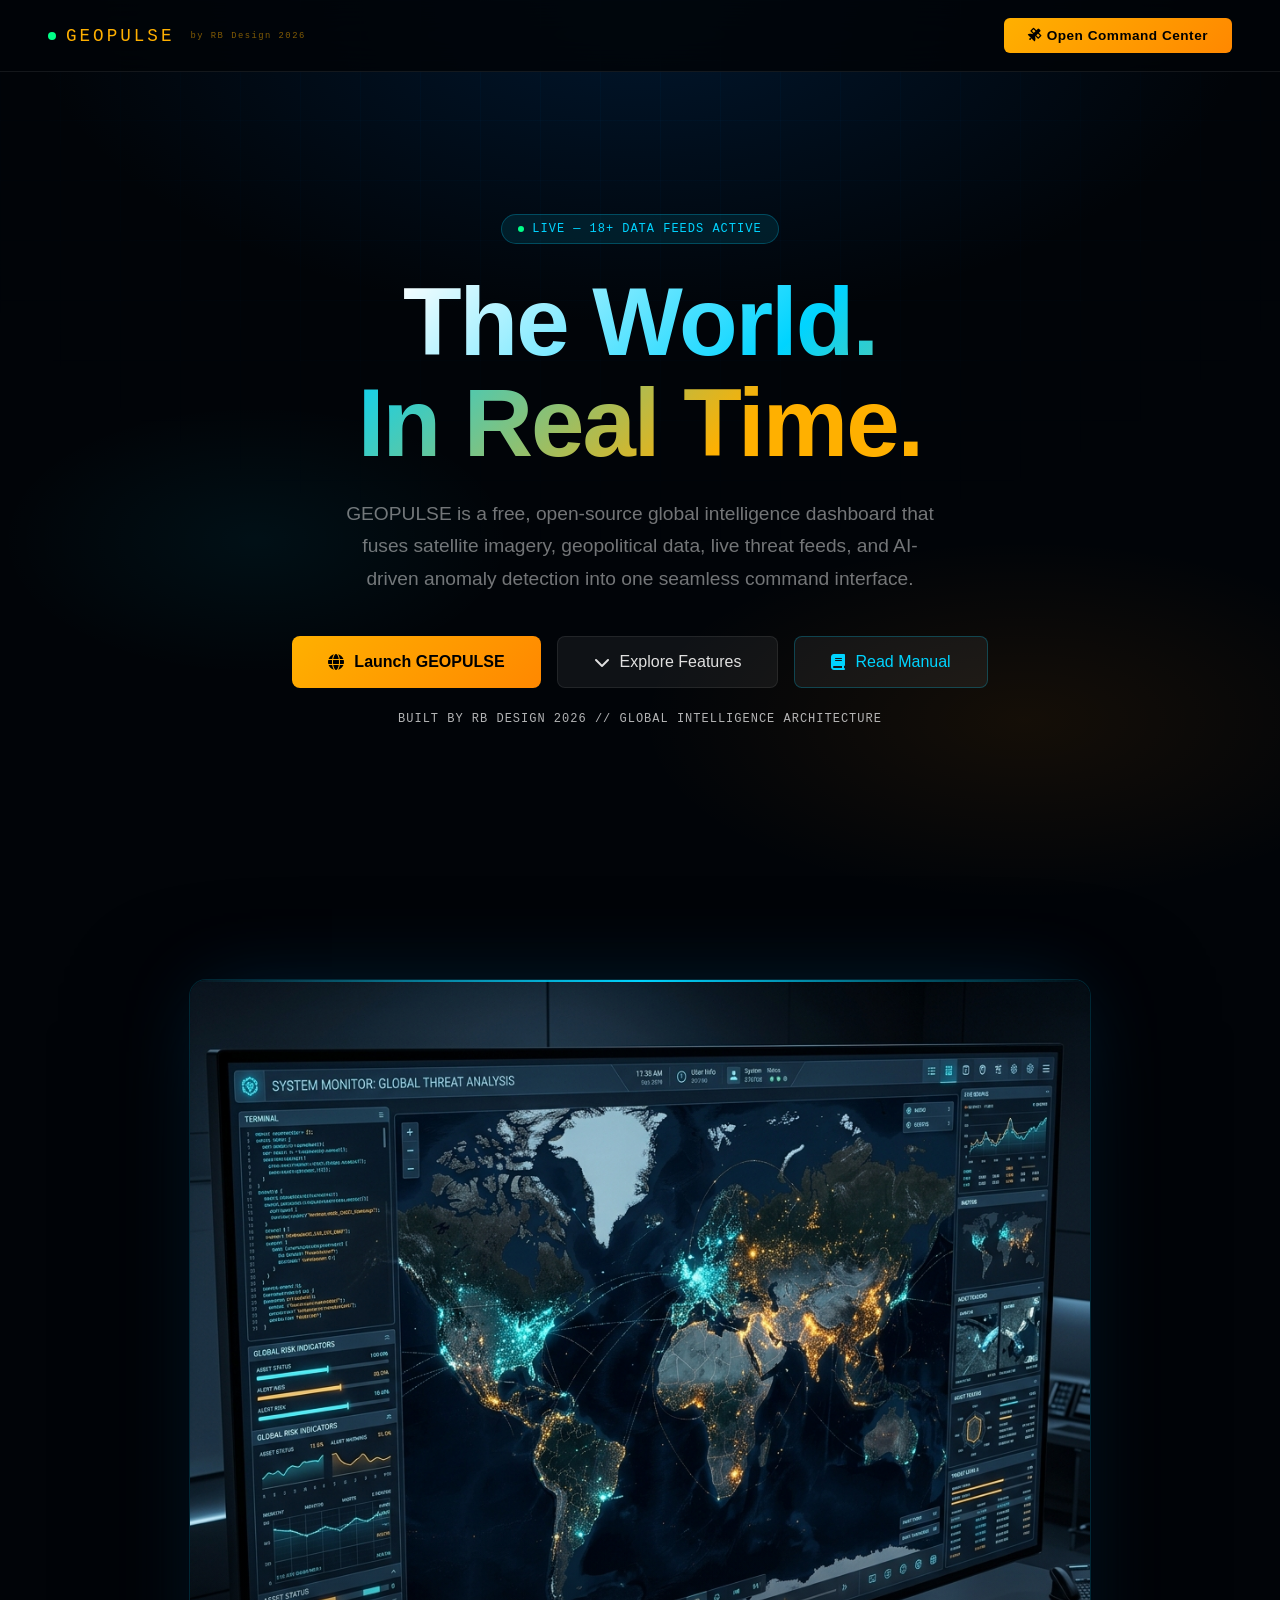
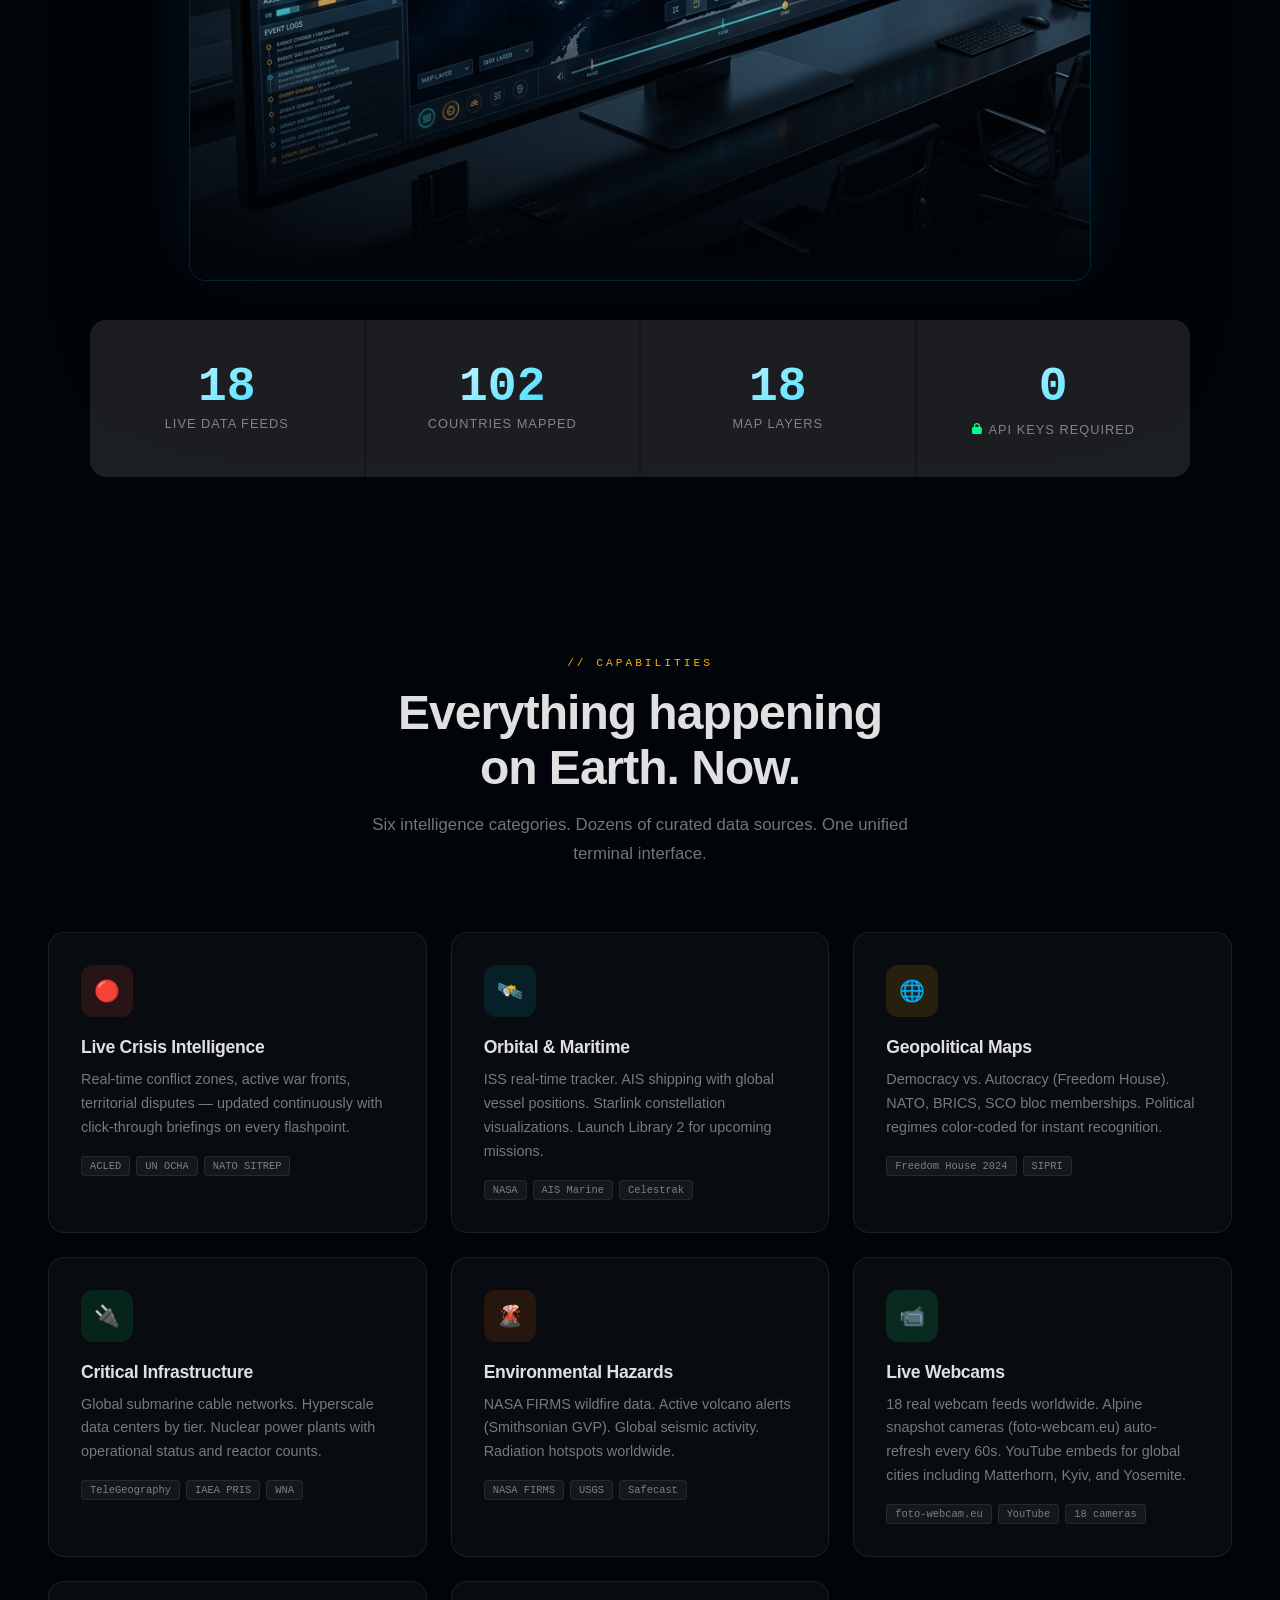
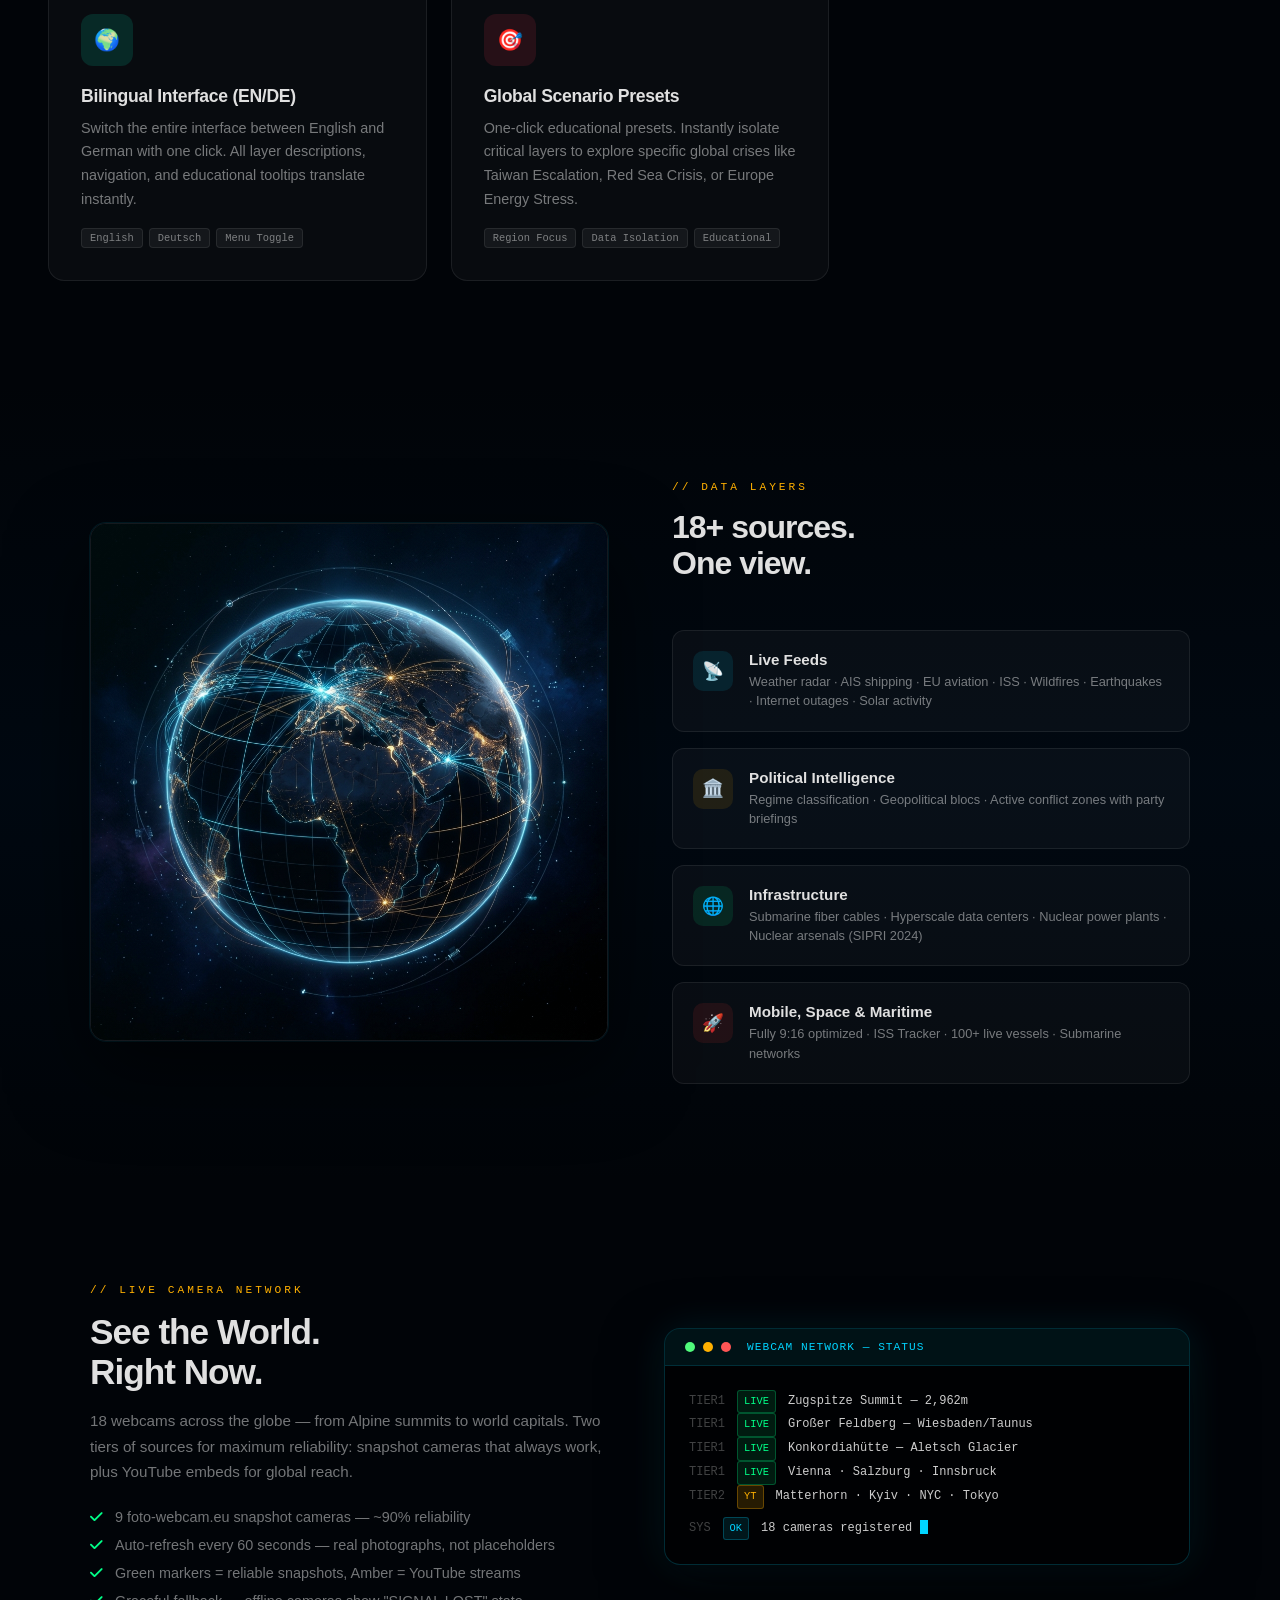
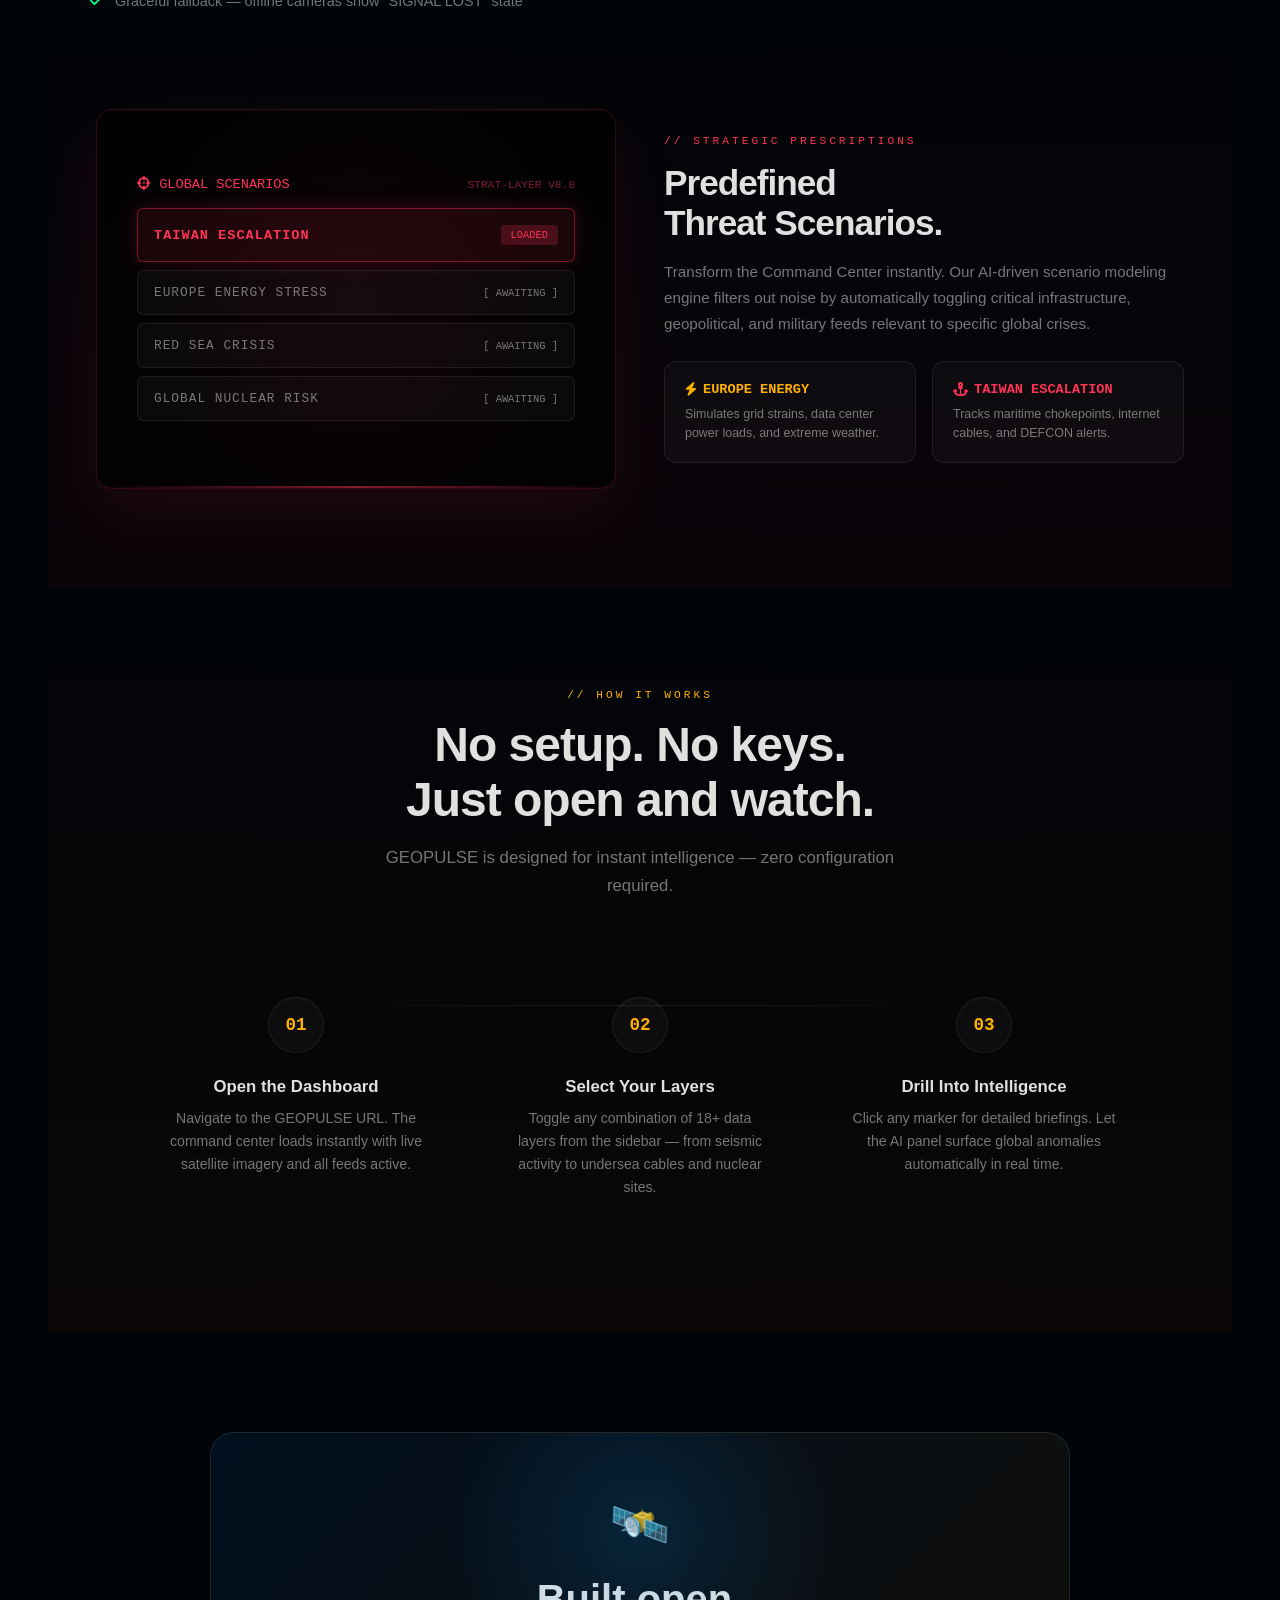
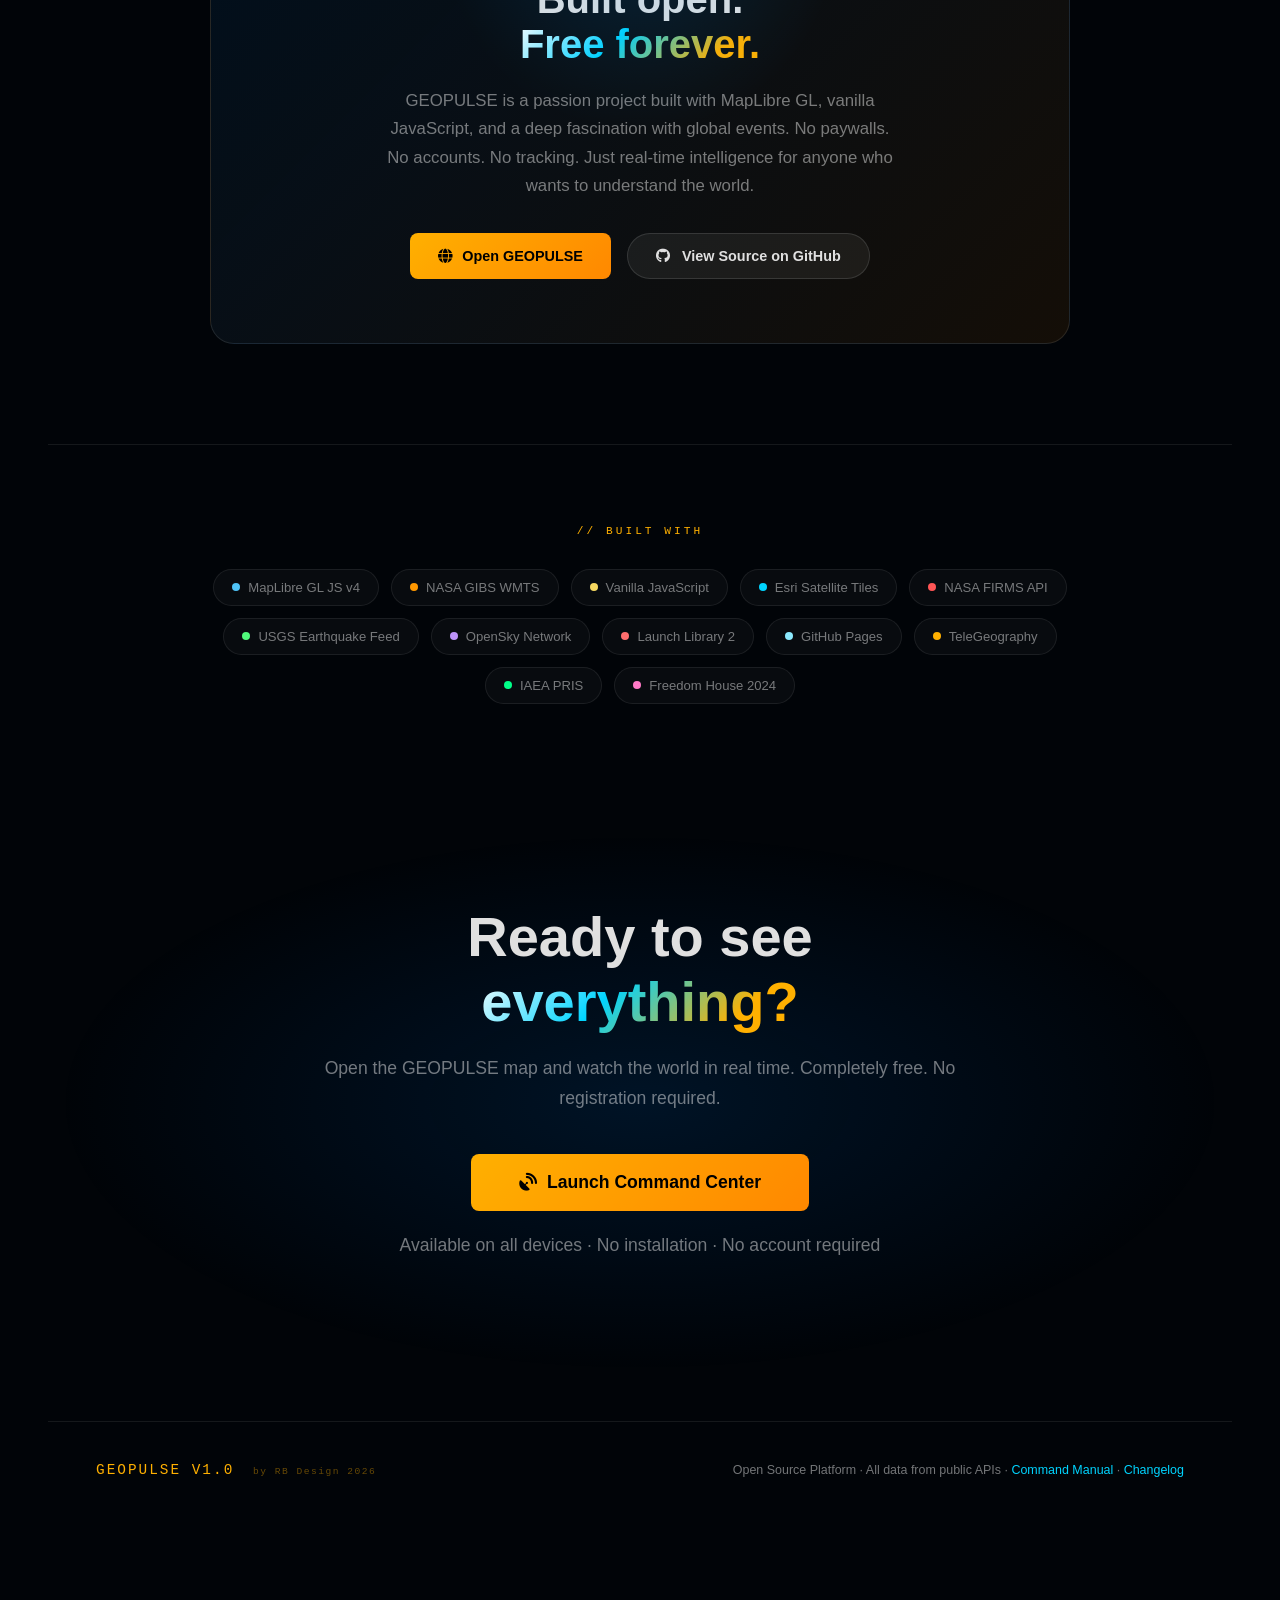
==== commit 97992b1b: "V10.1: Remove defunct Intelligence panel + rebuild webcam layer with real sources" ====
--- a/about.html
+++ b/about.html
@@ -812,13 +812,13 @@
             </div>
 
             <div class="feature-card fade-up" style="--delay:.35s;">
-                <div class="feature-icon" style="background:rgba(180,100,255,0.12);">🤖</div>
-                <h3>AI Anomaly Detection</h3>
-                <p>Automated spatial anomaly scanner across all active feeds. Rolling 3-alert window with severity ranking. Click any alert for full briefings.</p>
+                <div class="feature-icon" style="background:rgba(0,255,136,0.12);">📹</div>
+                <h3>Live Webcams</h3>
+                <p>18 real webcam feeds worldwide. Alpine snapshot cameras (foto-webcam.eu) auto-refresh every 60s. YouTube embeds for global cities including Matterhorn, Kyiv, and Yosemite.</p>
                 <div class="tag-list">
-                    <span class="tag">Spatial ML</span>
-                    <span class="tag">Real-time</span>
-                    <span class="tag">5min refresh</span>
+                    <span class="tag">foto-webcam.eu</span>
+                    <span class="tag">YouTube</span>
+                    <span class="tag">18 cameras</span>
                 </div>
             </div>
             <div class="feature-card fade-up" style="--delay:.4s;">
@@ -901,75 +901,75 @@
         </div>
     </section>
 
-    <!-- INTELLIGENCE CORE -->
+    <!-- LIVE WEBCAMS SHOWCASE -->
     <section id="intelligence">
         <div class="intel-showcase">
             <div class="fade-up">
-                <div class="section-tag">// AI INTELLIGENCE CORE</div>
+                <div class="section-tag">// LIVE CAMERA NETWORK</div>
                 <h2 style="font-size:2.2rem;font-weight:800;margin-bottom:16px;letter-spacing:-1px;">
-                    Automated<br>Anomaly Detection.
+                    See the World.<br>Right Now.
                 </h2>
                 <p style="color:var(--text-muted);line-height:1.7;font-size:.95rem;margin-bottom:24px;">
-                    The Intelligence Core continuously scans all active data streams for spatial and temporal 
-                    anomalies — clustering events, cross-referencing feeds, and surfacing alerts 
-                    before they become headlines.
+                    18 webcams across the globe — from Alpine summits to world capitals. Two tiers of 
+                    sources for maximum reliability: snapshot cameras that always work, plus YouTube 
+                    embeds for global reach.
                 </p>
                 <ul style="list-style:none;display:flex;flex-direction:column;gap:12px;">
                     <li style="display:flex;align-items:center;gap:12px;font-size:.9rem;color:var(--text-muted);">
                         <i class="fa-solid fa-check" style="color:var(--green);"></i>
-                        Rolling 3-alert window — always fresh intelligence
+                        9 foto-webcam.eu snapshot cameras — ~90% reliability
                     </li>
                     <li style="display:flex;align-items:center;gap:12px;font-size:.9rem;color:var(--text-muted);">
                         <i class="fa-solid fa-check" style="color:var(--green);"></i>
-                        5-minute scan cycle — near-real-time awareness
+                        Auto-refresh every 60 seconds — real photographs, not placeholders
                     </li>
                     <li style="display:flex;align-items:center;gap:12px;font-size:.9rem;color:var(--text-muted);">
                         <i class="fa-solid fa-check" style="color:var(--green);"></i>
-                        Hover-to-reveal map circles — zero visual noise
+                        Green markers = reliable snapshots, Amber = YouTube streams
                     </li>
                     <li style="display:flex;align-items:center;gap:12px;font-size:.9rem;color:var(--text-muted);">
                         <i class="fa-solid fa-check" style="color:var(--green);"></i>
-                        Pin-to-lock mode — freeze intel for deeper analysis
+                        Graceful fallback — offline cameras show "SIGNAL LOST" state
                     </li>
                 </ul>
             </div>
             <div class="intel-terminal fade-up">
                 <div class="terminal-bar">
+                    <div class="terminal-dot" style="background:#50fa7b;"></div>
+                    <div class="terminal-dot" style="background:#ffb000;"></div>
                     <div class="terminal-dot" style="background:#ff5555;"></div>
-                    <div class="terminal-dot" style="background:#ffb000;"></div>
-                    <div class="terminal-dot" style="background:#50fa7b;"></div>
-                    <span class="terminal-title">INTELLIGENCE CORE — LIVE SCAN</span>
+                    <span class="terminal-title">WEBCAM NETWORK — STATUS</span>
                 </div>
                 <div class="terminal-body">
                     <div class="t-line">
-                        <span class="t-time">12:34:07</span>
-                        <span class="t-tag alert">ALERT</span>
-                        <span class="t-msg">Seismic cluster Zagros Mt. (M4.2+)</span>
+                        <span class="t-time">TIER1</span>
+                        <span class="t-tag ok">LIVE</span>
+                        <span class="t-msg">Zugspitze Summit — 2,962m</span>
                     </div>
                     <div class="t-line">
-                        <span class="t-time">12:34:12</span>
-                        <span class="t-tag warn">WARN</span>
-                        <span class="t-msg">Fire cluster Δ 847% — Yakutia</span>
+                        <span class="t-time">TIER1</span>
+                        <span class="t-tag ok">LIVE</span>
+                        <span class="t-msg">Großer Feldberg — Wiesbaden/Taunus</span>
                     </div>
                     <div class="t-line">
-                        <span class="t-time">12:34:18</span>
-                        <span class="t-tag info">INFO</span>
-                        <span class="t-msg">ISS approaching Europe corridor</span>
+                        <span class="t-time">TIER1</span>
+                        <span class="t-tag ok">LIVE</span>
+                        <span class="t-msg">Konkordiahütte — Aletsch Glacier</span>
                     </div>
                     <div class="t-line">
-                        <span class="t-time">12:34:31</span>
-                        <span class="t-tag alert">ALERT</span>
-                        <span class="t-msg">Routing anomaly · AS15169 → Tehran</span>
+                        <span class="t-time">TIER1</span>
+                        <span class="t-tag ok">LIVE</span>
+                        <span class="t-msg">Vienna · Salzburg · Innsbruck</span>
                     </div>
                     <div class="t-line">
-                        <span class="t-time">12:34:44</span>
-                        <span class="t-tag ok">SCAN</span>
-                        <span class="t-msg">All feeds nominal. Next: 12:39:44</span>
+                        <span class="t-time">TIER2</span>
+                        <span class="t-tag warn">YT</span>
+                        <span class="t-msg">Matterhorn · Kyiv · NYC · Tokyo</span>
                     </div>
                     <div class="t-line" style="margin-top:8px;">
-                        <span class="t-time">12:34:44</span>
-                        <span class="t-tag info">SYS</span>
-                        <span class="t-msg">Awaiting telemetry <span class="t-cursor"></span></span>
+                        <span class="t-time">SYS</span>
+                        <span class="t-tag info">OK</span>
+                        <span class="t-msg">18 cameras registered <span class="t-cursor"></span></span>
                     </div>
                 </div>
             </div>
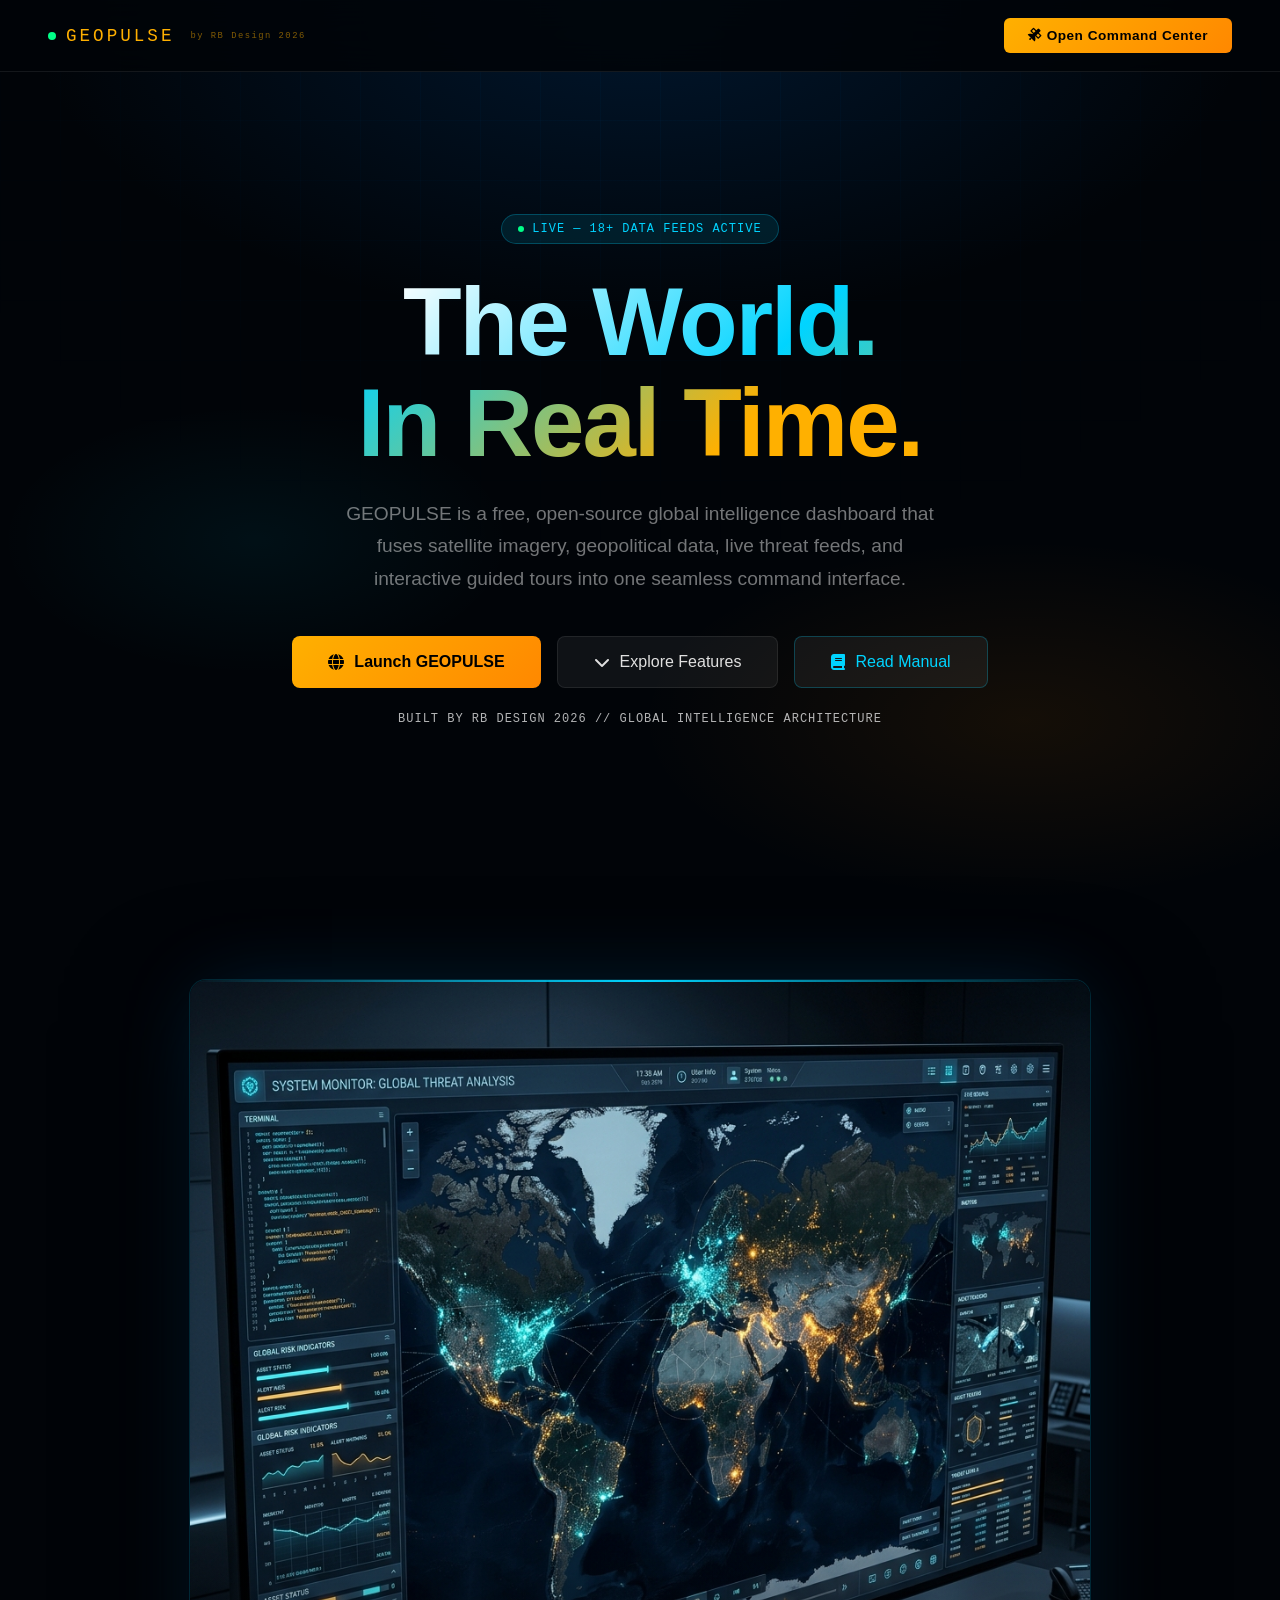
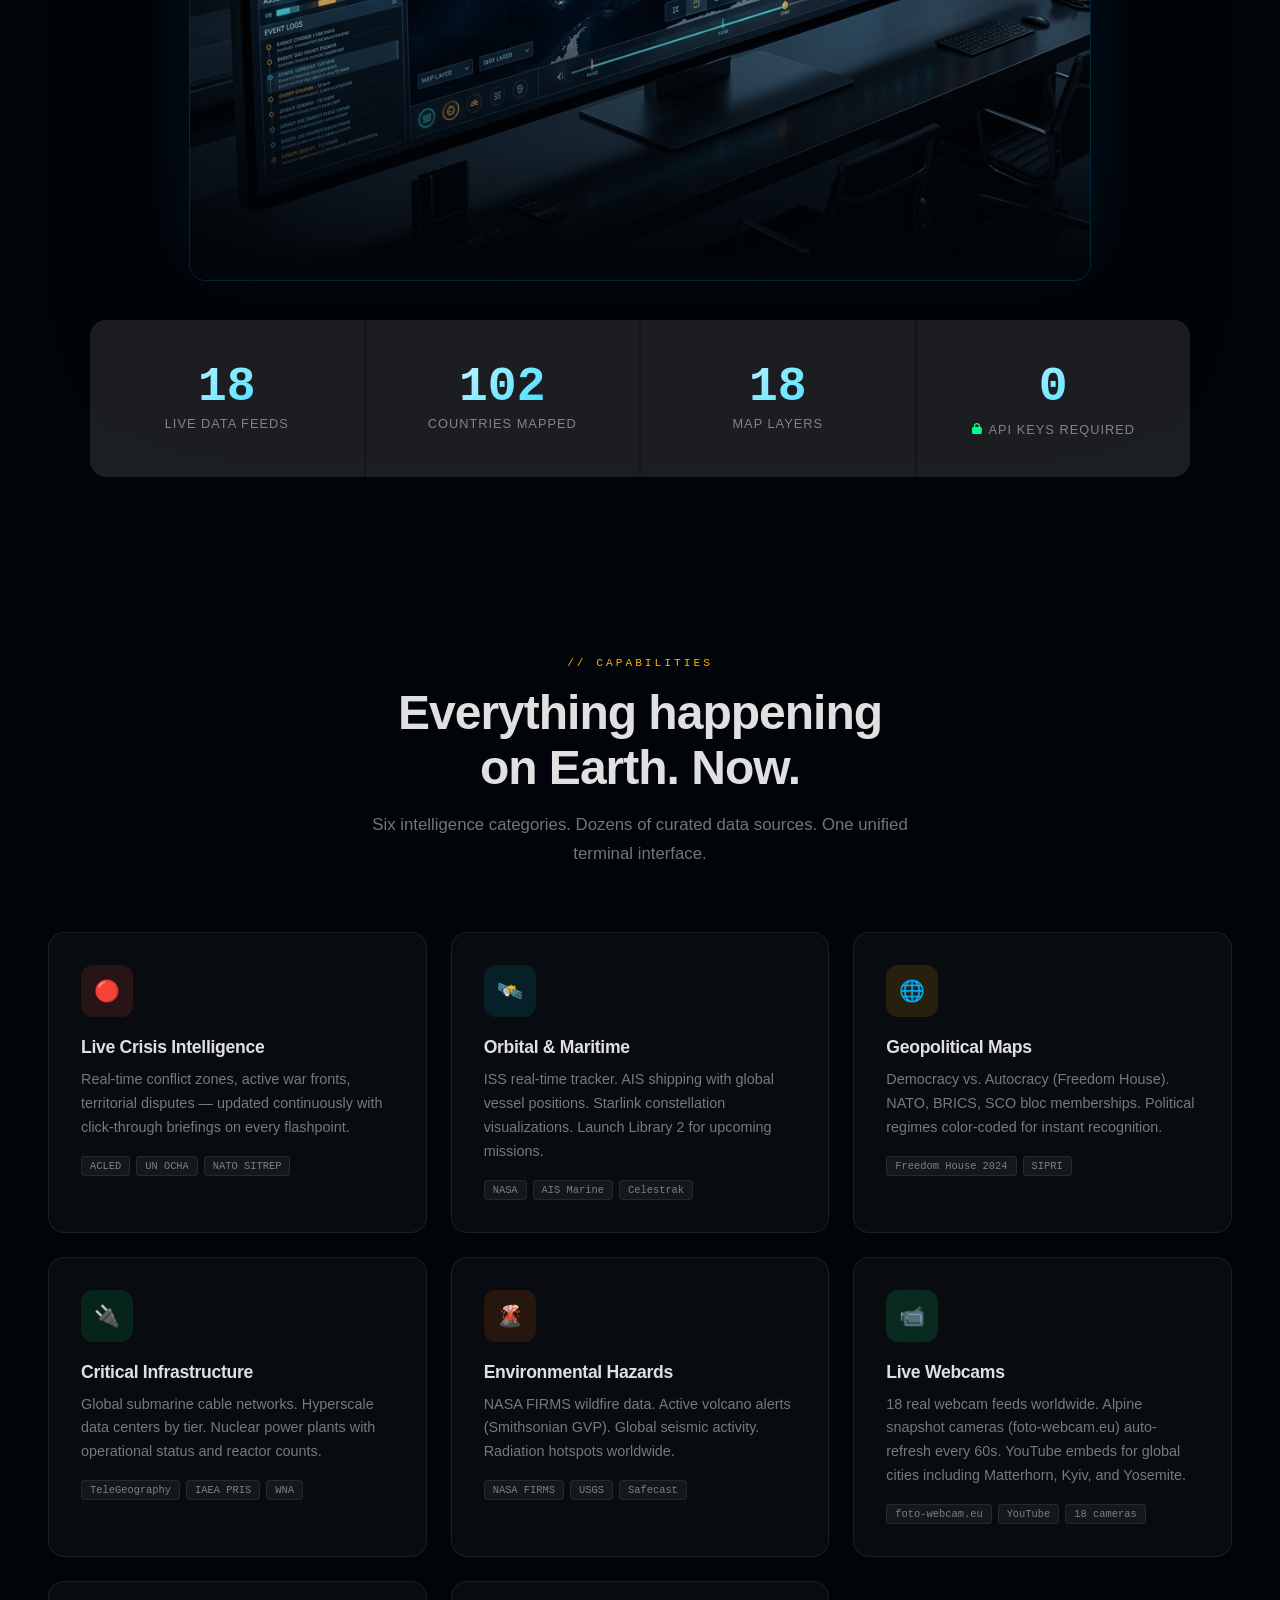
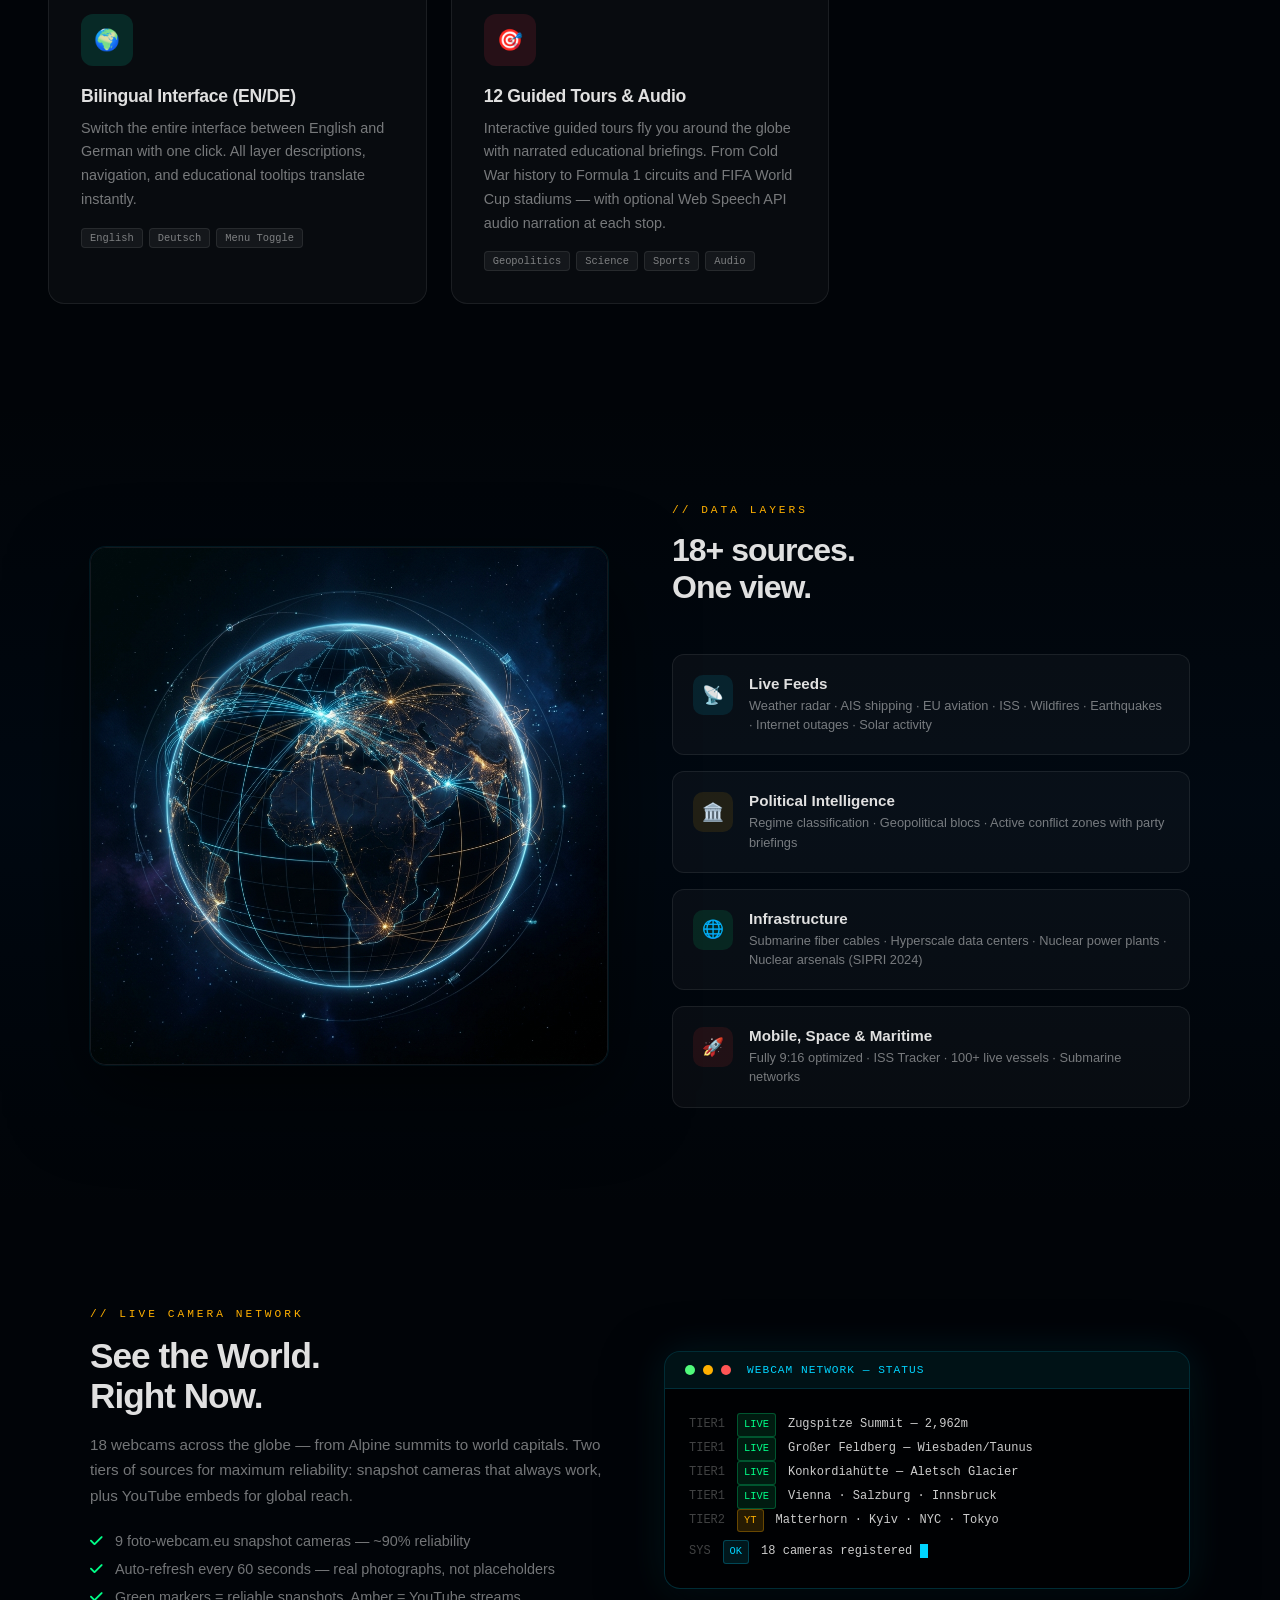
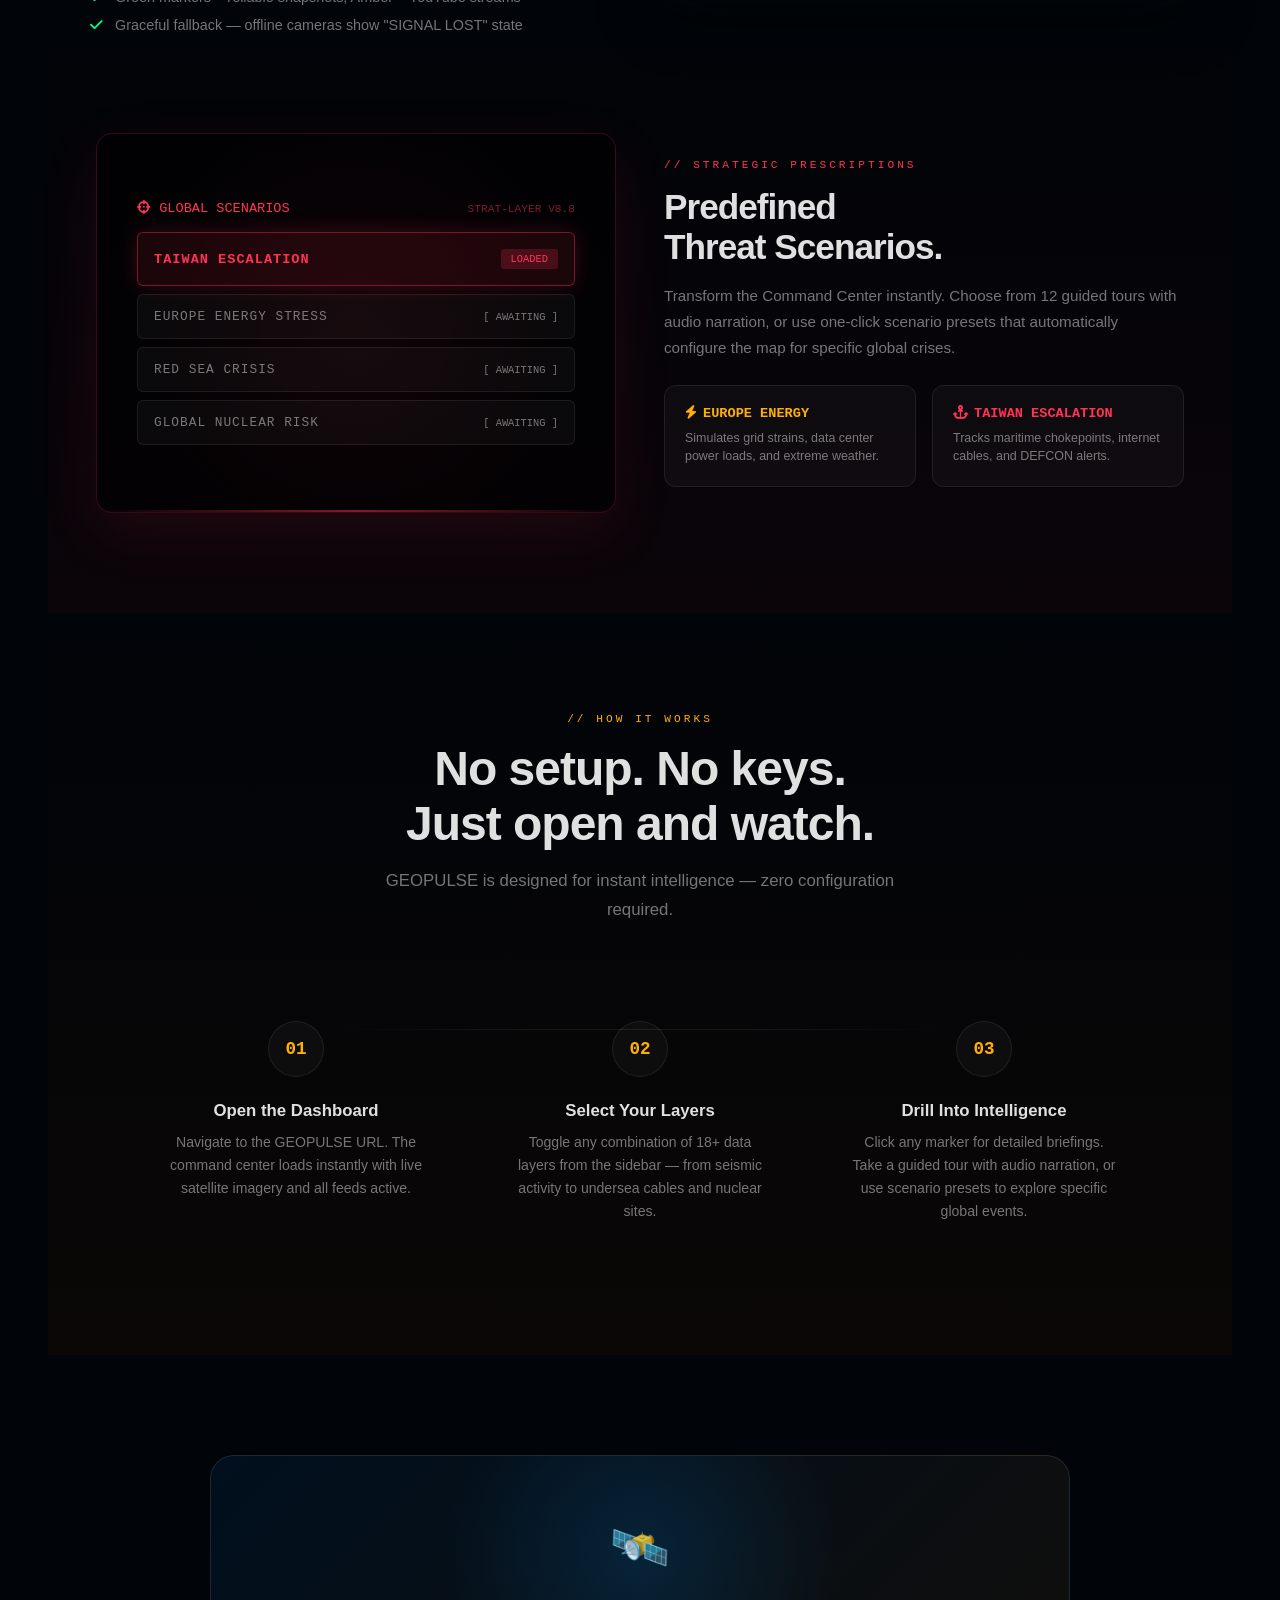
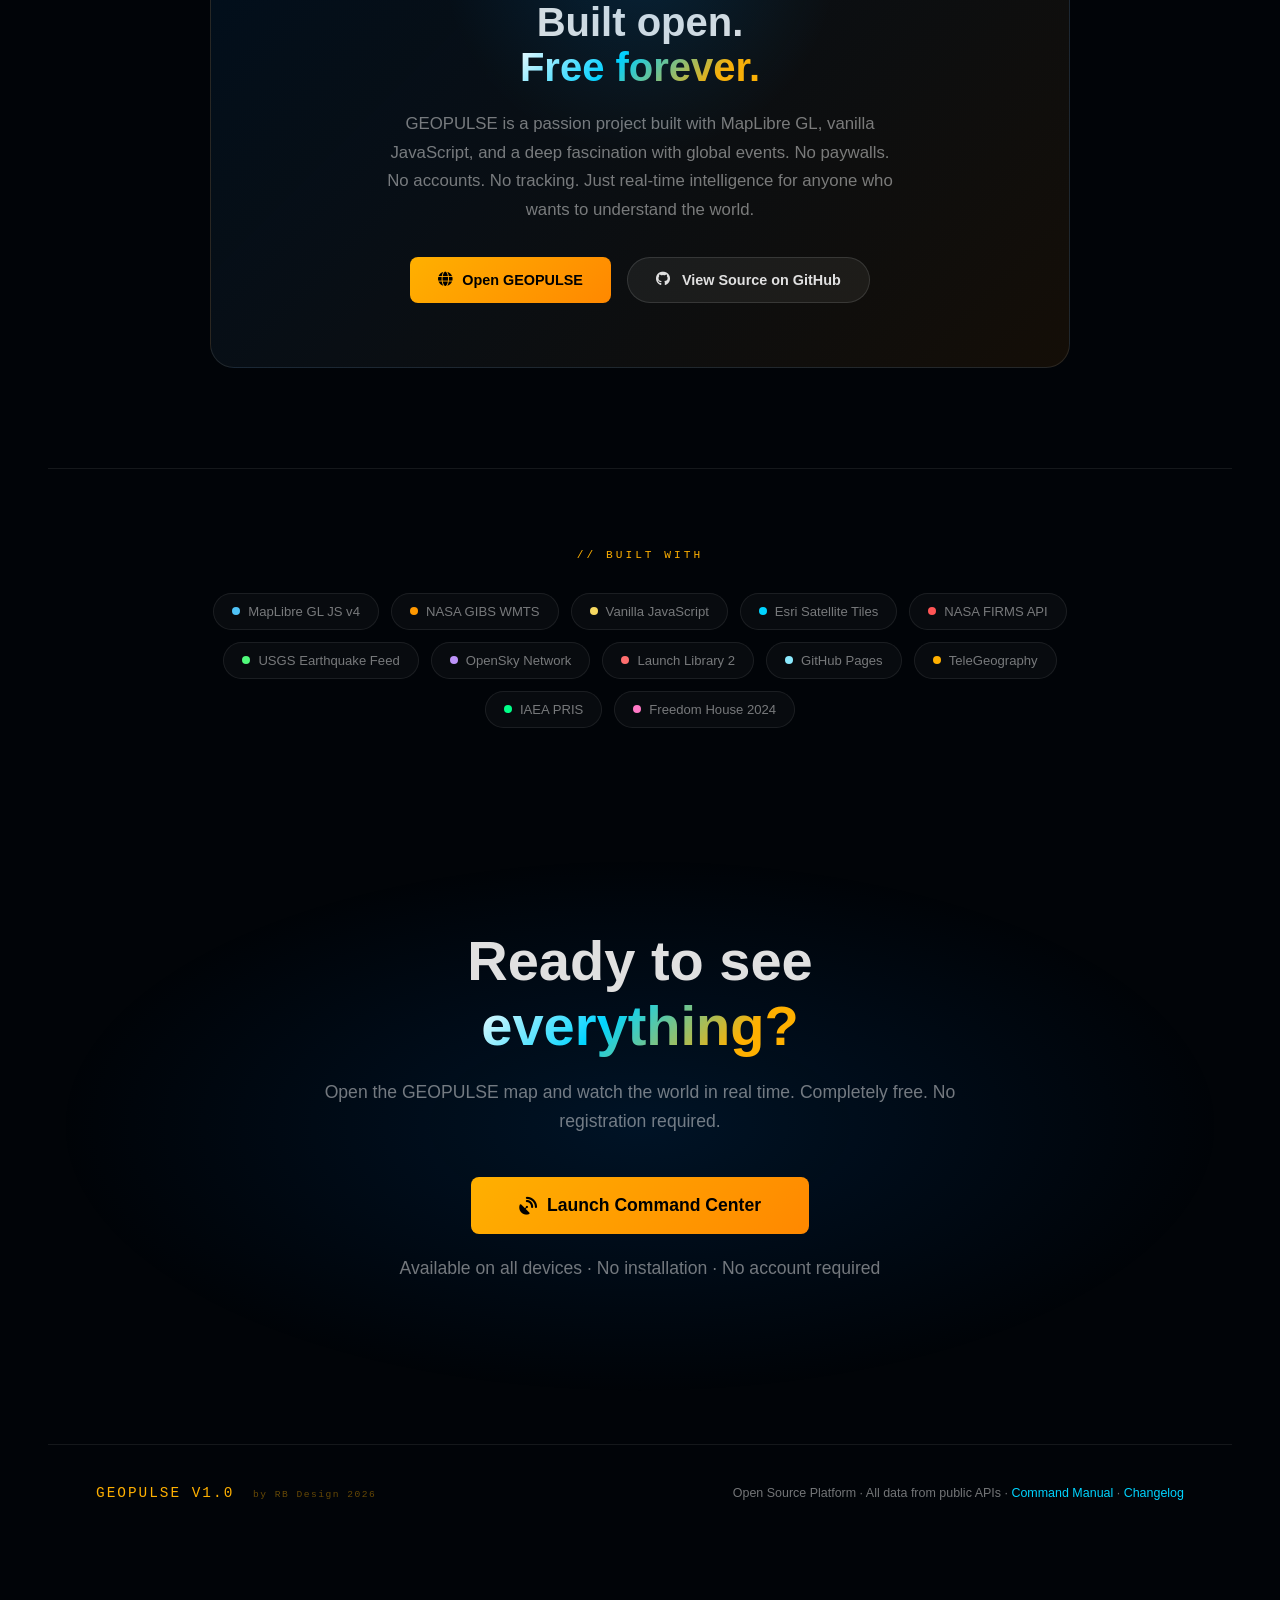
==== commit f5b5a85c: "ISS marker overhaul with click popup, narrate button visibility, manual/about tours update" ====
--- a/about.html
+++ b/about.html
@@ -694,7 +694,7 @@
             </h1>
             <p class="hero-subtitle">
                 GEOPULSE is a free, open-source global intelligence dashboard that fuses satellite imagery, 
-                geopolitical data, live threat feeds, and AI-driven anomaly detection into one 
+                geopolitical data, live threat feeds, and interactive guided tours into one 
                 seamless command interface.
             </p>
             <div class="hero-actions">
@@ -834,12 +834,13 @@
 
             <div class="feature-card fade-up" style="--delay:.45s;">
                 <div class="feature-icon" style="background:rgba(255,51,85,0.12); color:#ff3355;">🎯</div>
-                <h3>Global Scenario Presets</h3>
-                <p>One-click educational presets. Instantly isolate critical layers to explore specific global crises like Taiwan Escalation, Red Sea Crisis, or Europe Energy Stress.</p>
+                <h3>12 Guided Tours & Audio</h3>
+                <p>Interactive guided tours fly you around the globe with narrated educational briefings. From Cold War history to Formula 1 circuits and FIFA World Cup stadiums — with optional Web Speech API audio narration at each stop.</p>
                 <div class="tag-list">
-                    <span class="tag">Region Focus</span>
-                    <span class="tag">Data Isolation</span>
-                    <span class="tag">Educational</span>
+                    <span class="tag">Geopolitics</span>
+                    <span class="tag">Science</span>
+                    <span class="tag">Sports</span>
+                    <span class="tag">Audio</span>
                 </div>
             </div>
         </div>
@@ -983,7 +984,7 @@
                     Predefined<br>Threat Scenarios.
                 </h2>
                 <p style="color:var(--text-muted);line-height:1.7;font-size:.95rem;margin-bottom:24px;">
-                    Transform the Command Center instantly. Our AI-driven scenario modeling engine filters out noise by automatically toggling critical infrastructure, geopolitical, and military feeds relevant to specific global crises.
+                    Transform the Command Center instantly. Choose from 12 guided tours with audio narration, or use one-click scenario presets that automatically configure the map for specific global crises.
                 </p>
                 <div style="display:grid; grid-template-columns: 1fr 1fr; gap:16px;">
                     <div style="background:var(--surface); border:1px solid var(--border); padding:20px; border-radius:12px; transition:all 0.3s;" onmouseover="this.style.borderColor='rgba(255,176,0,0.4)'; this.style.transform='translateY(-2px)';" onmouseout="this.style.borderColor='var(--border)'; this.style.transform='none';">
@@ -1054,7 +1055,7 @@
             <div class="step-card fade-up">
                 <div class="step-number">03</div>
                 <h3>Drill Into Intelligence</h3>
-                <p>Click any marker for detailed briefings. Let the AI panel surface global anomalies automatically in real time.</p>
+                <p>Click any marker for detailed briefings. Take a guided tour with audio narration, or use scenario presets to explore specific global events.</p>
             </div>
         </div>
     </section>
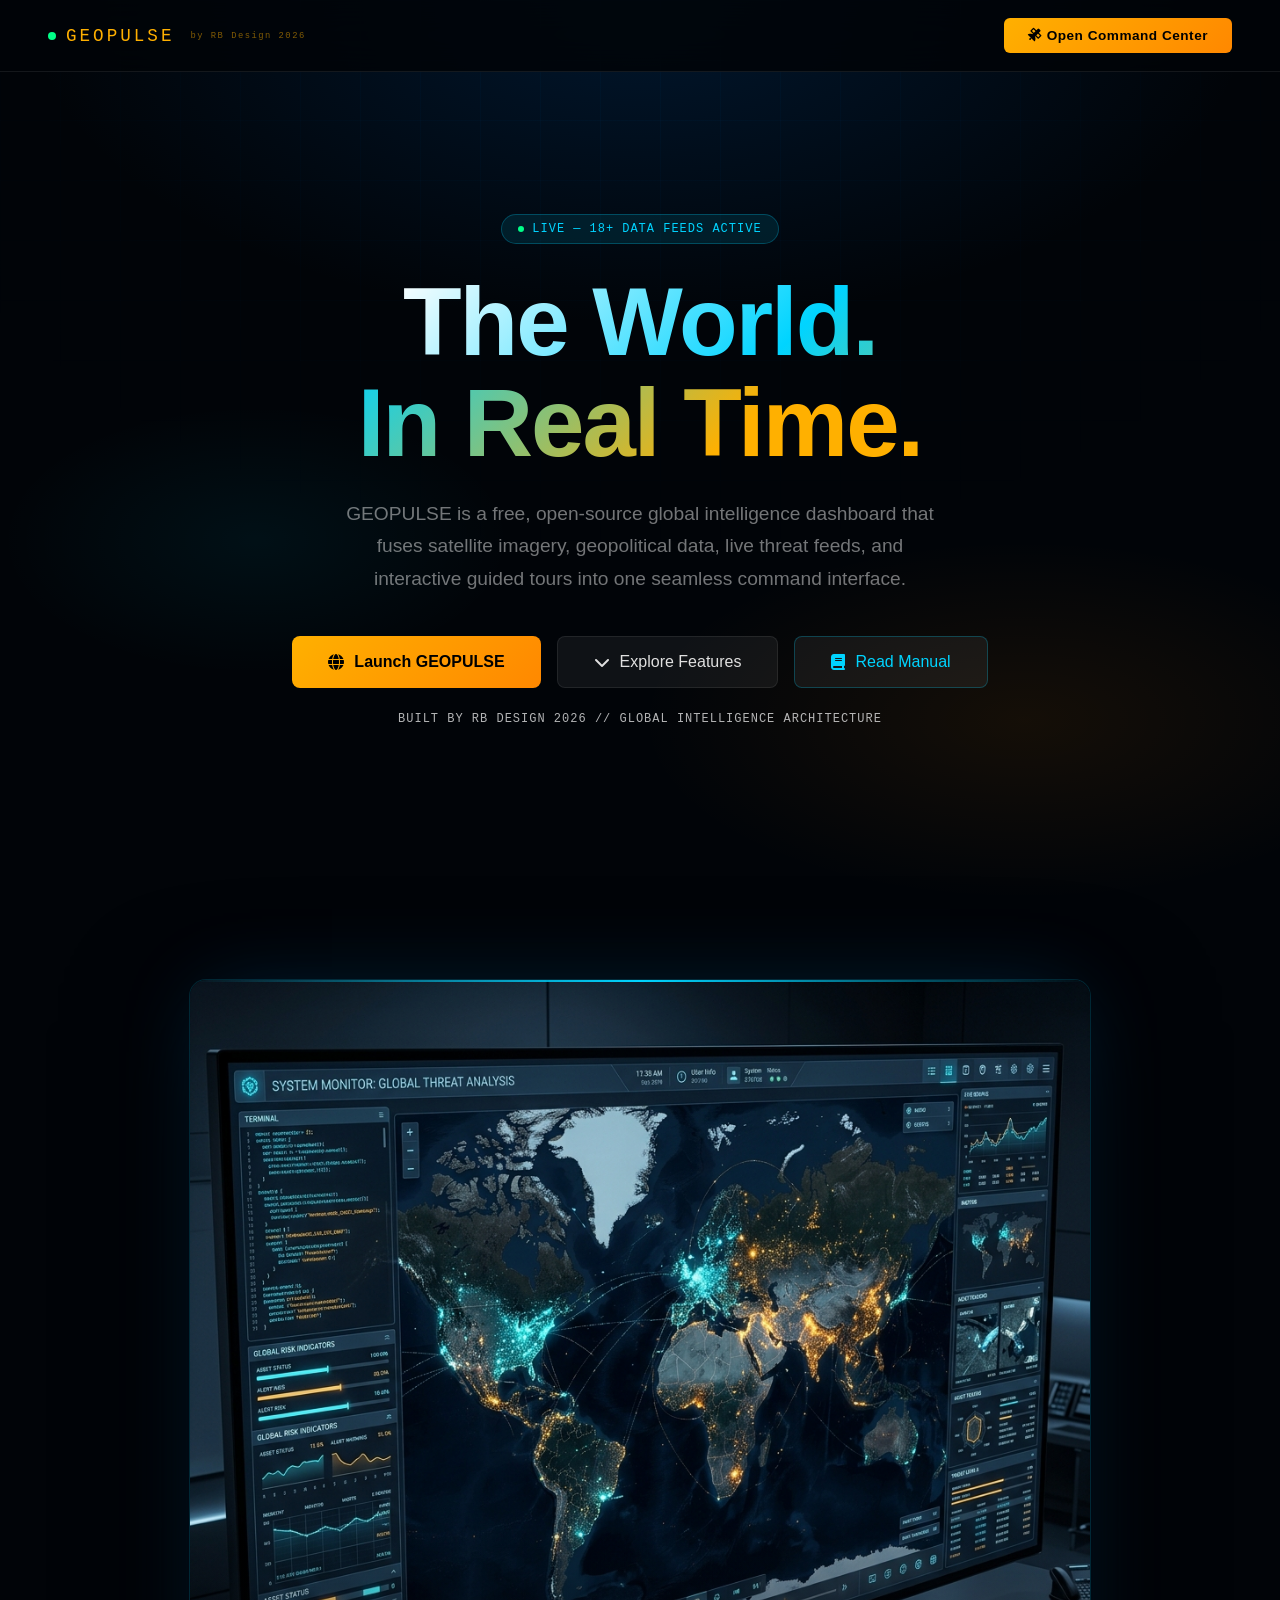
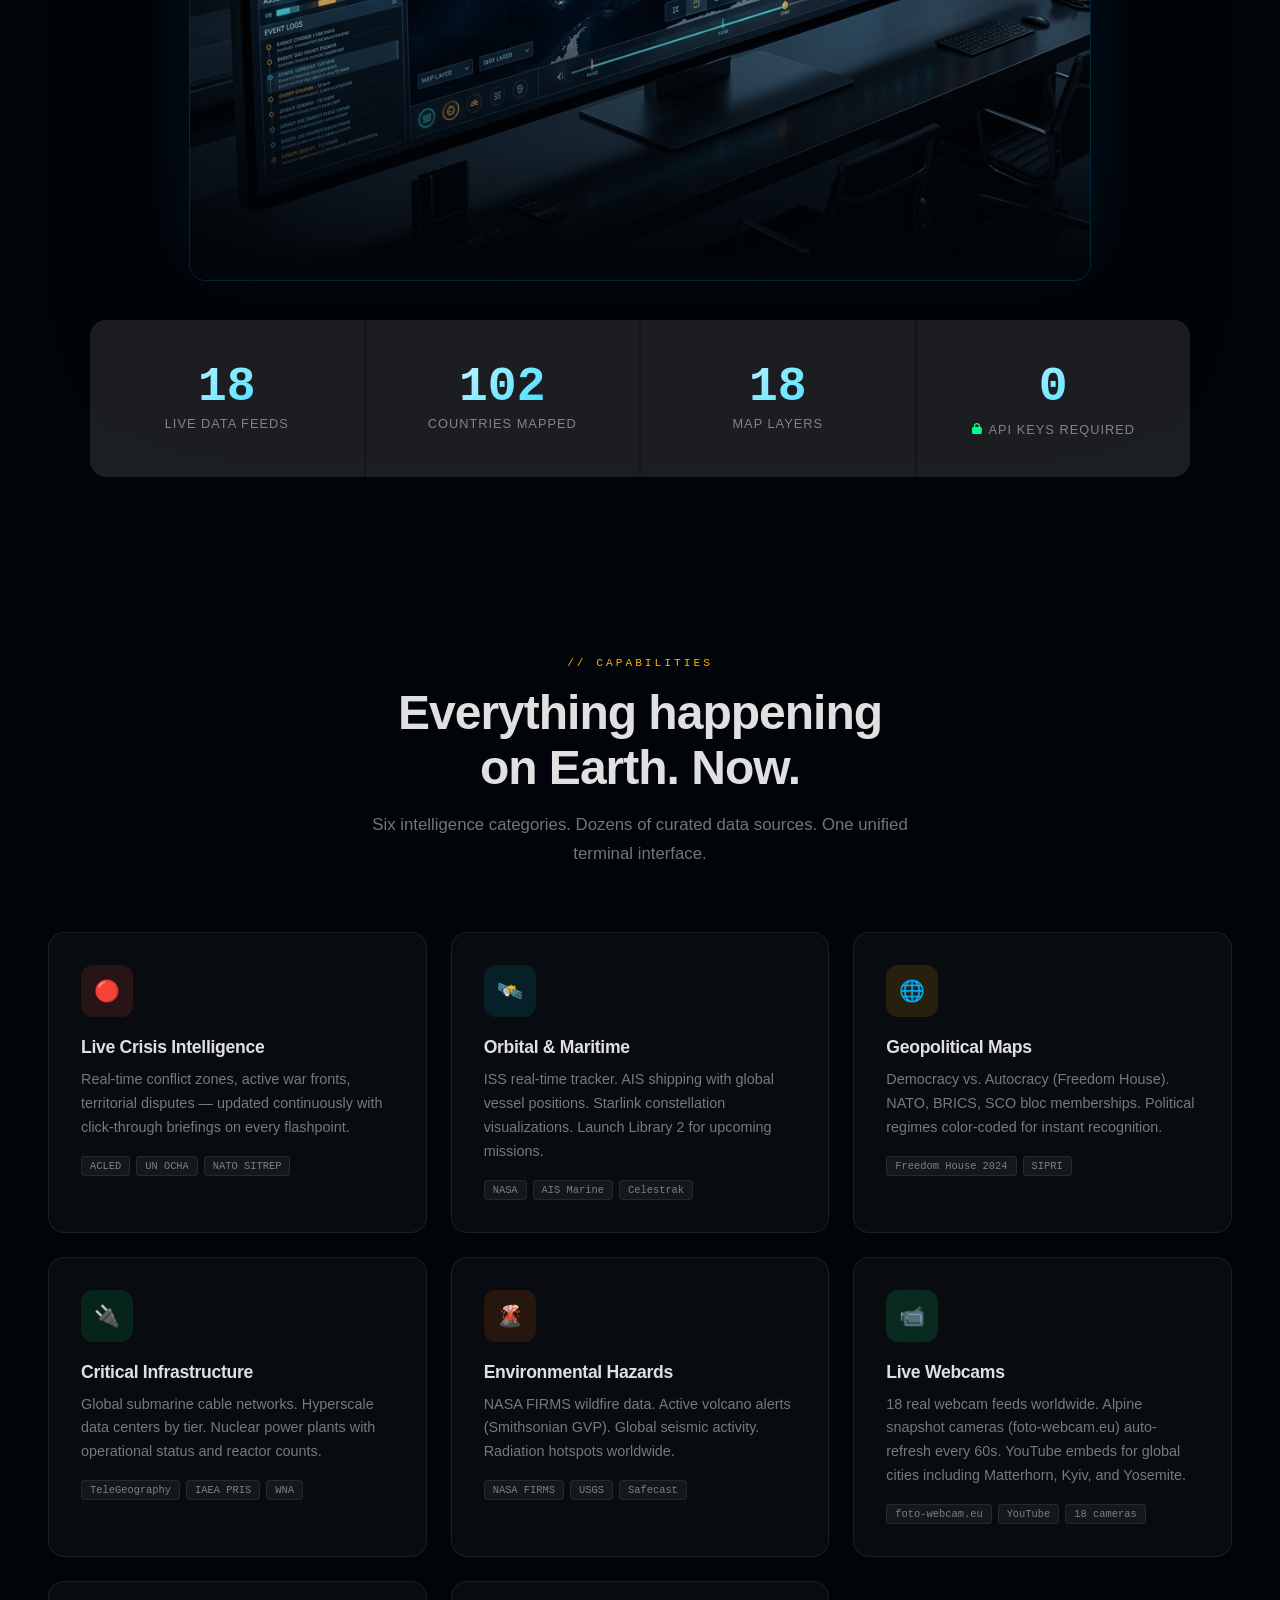
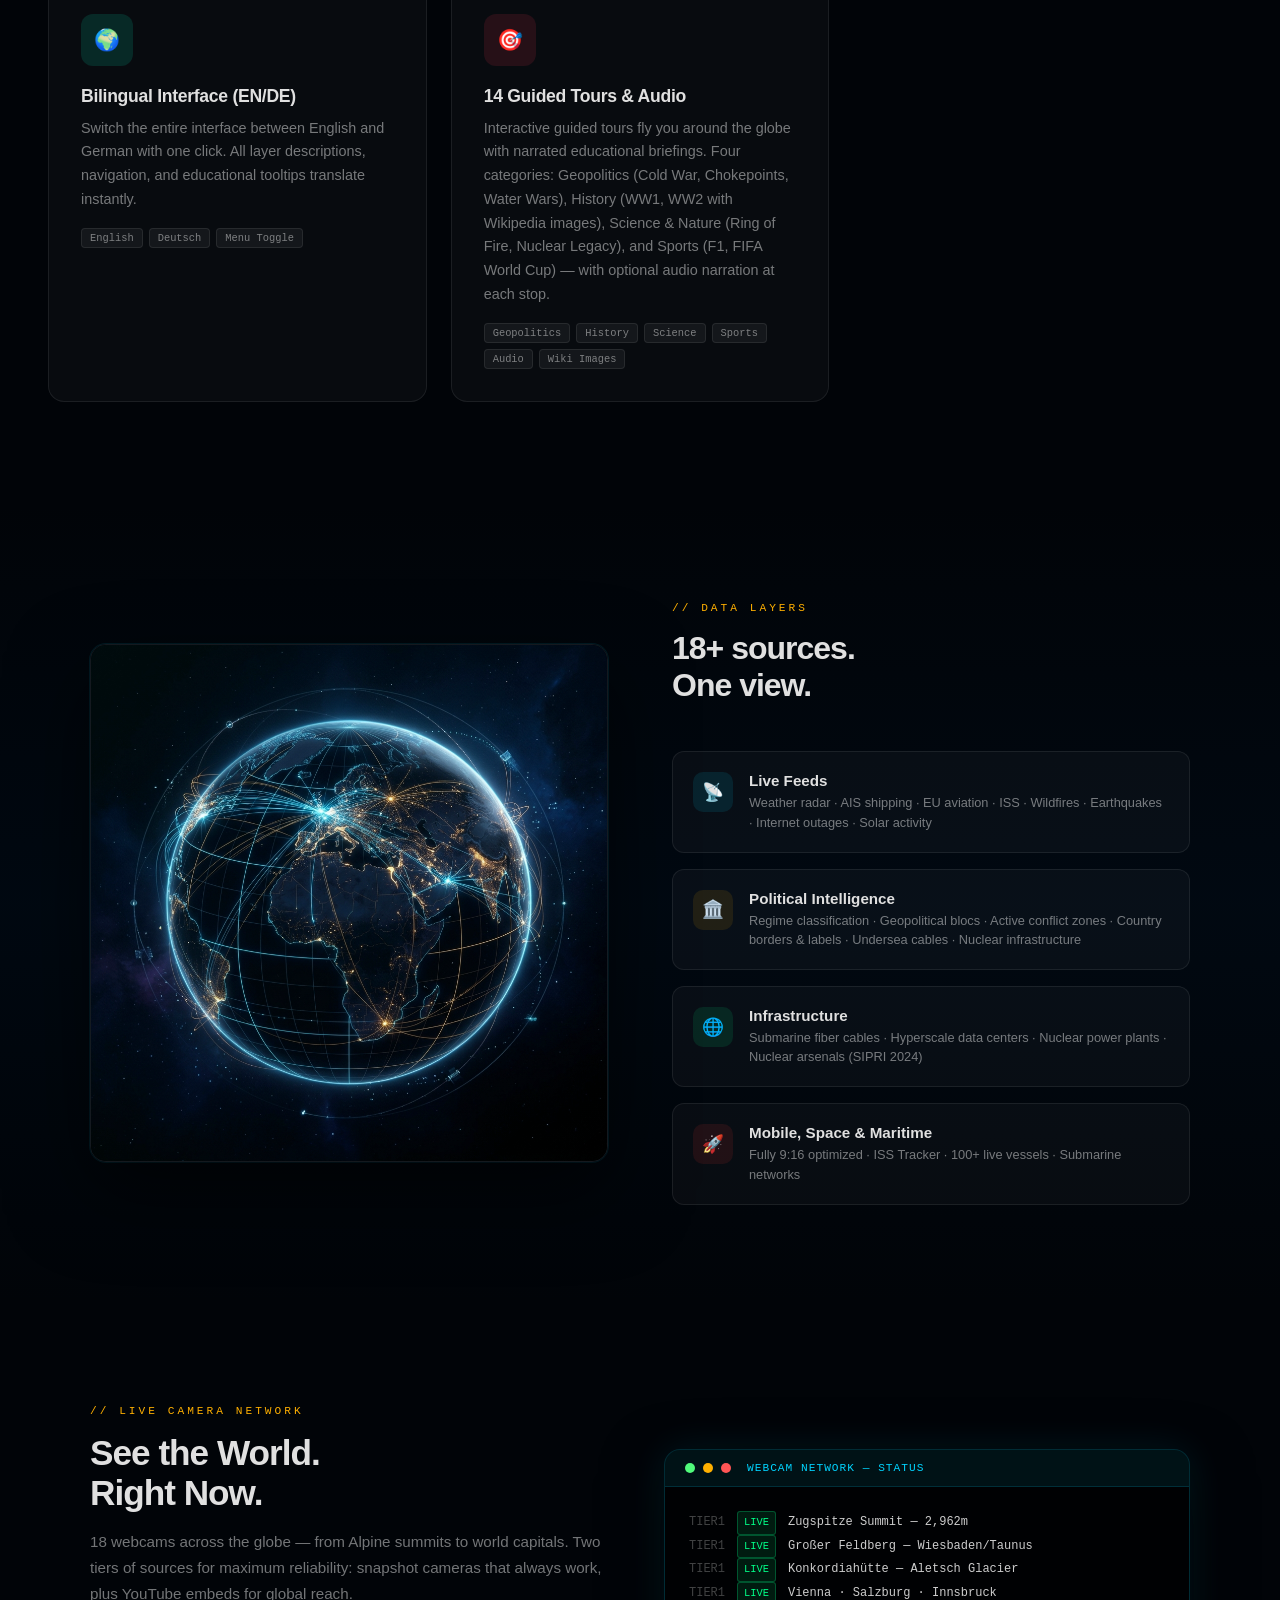
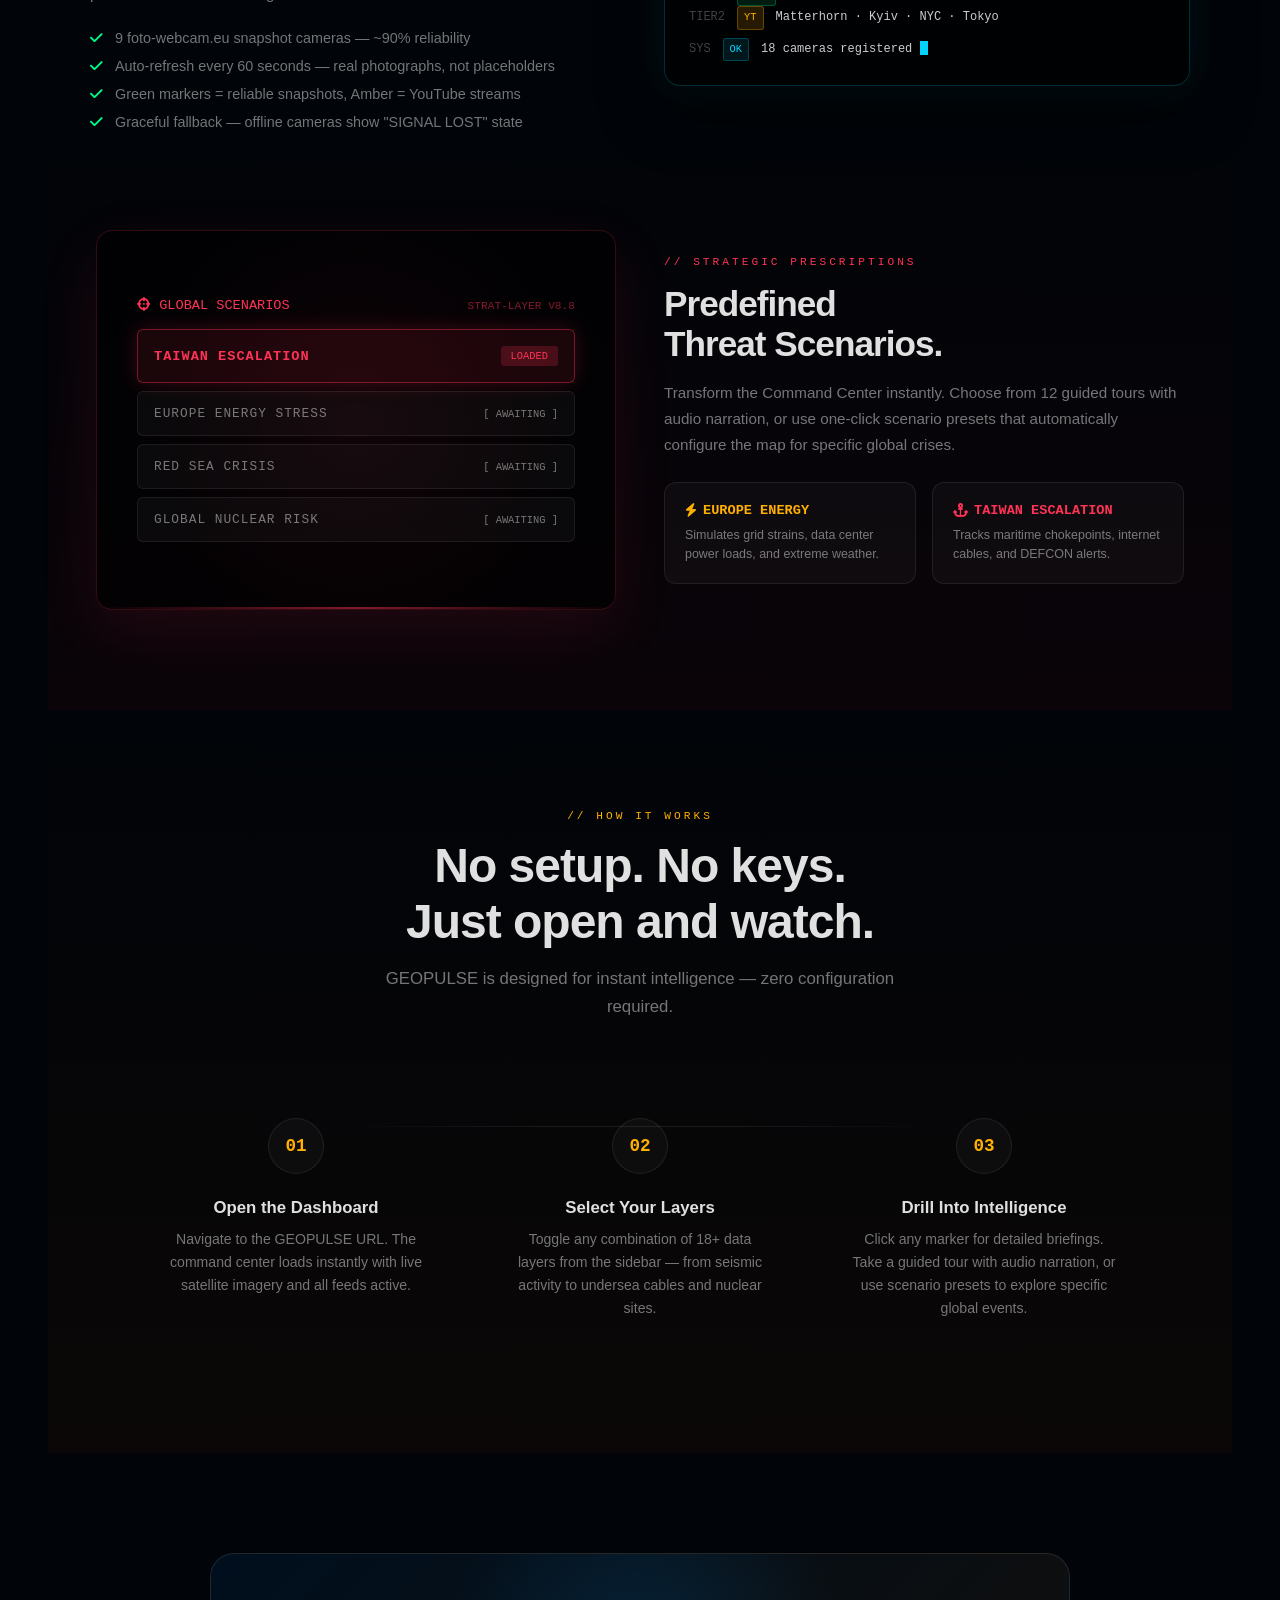
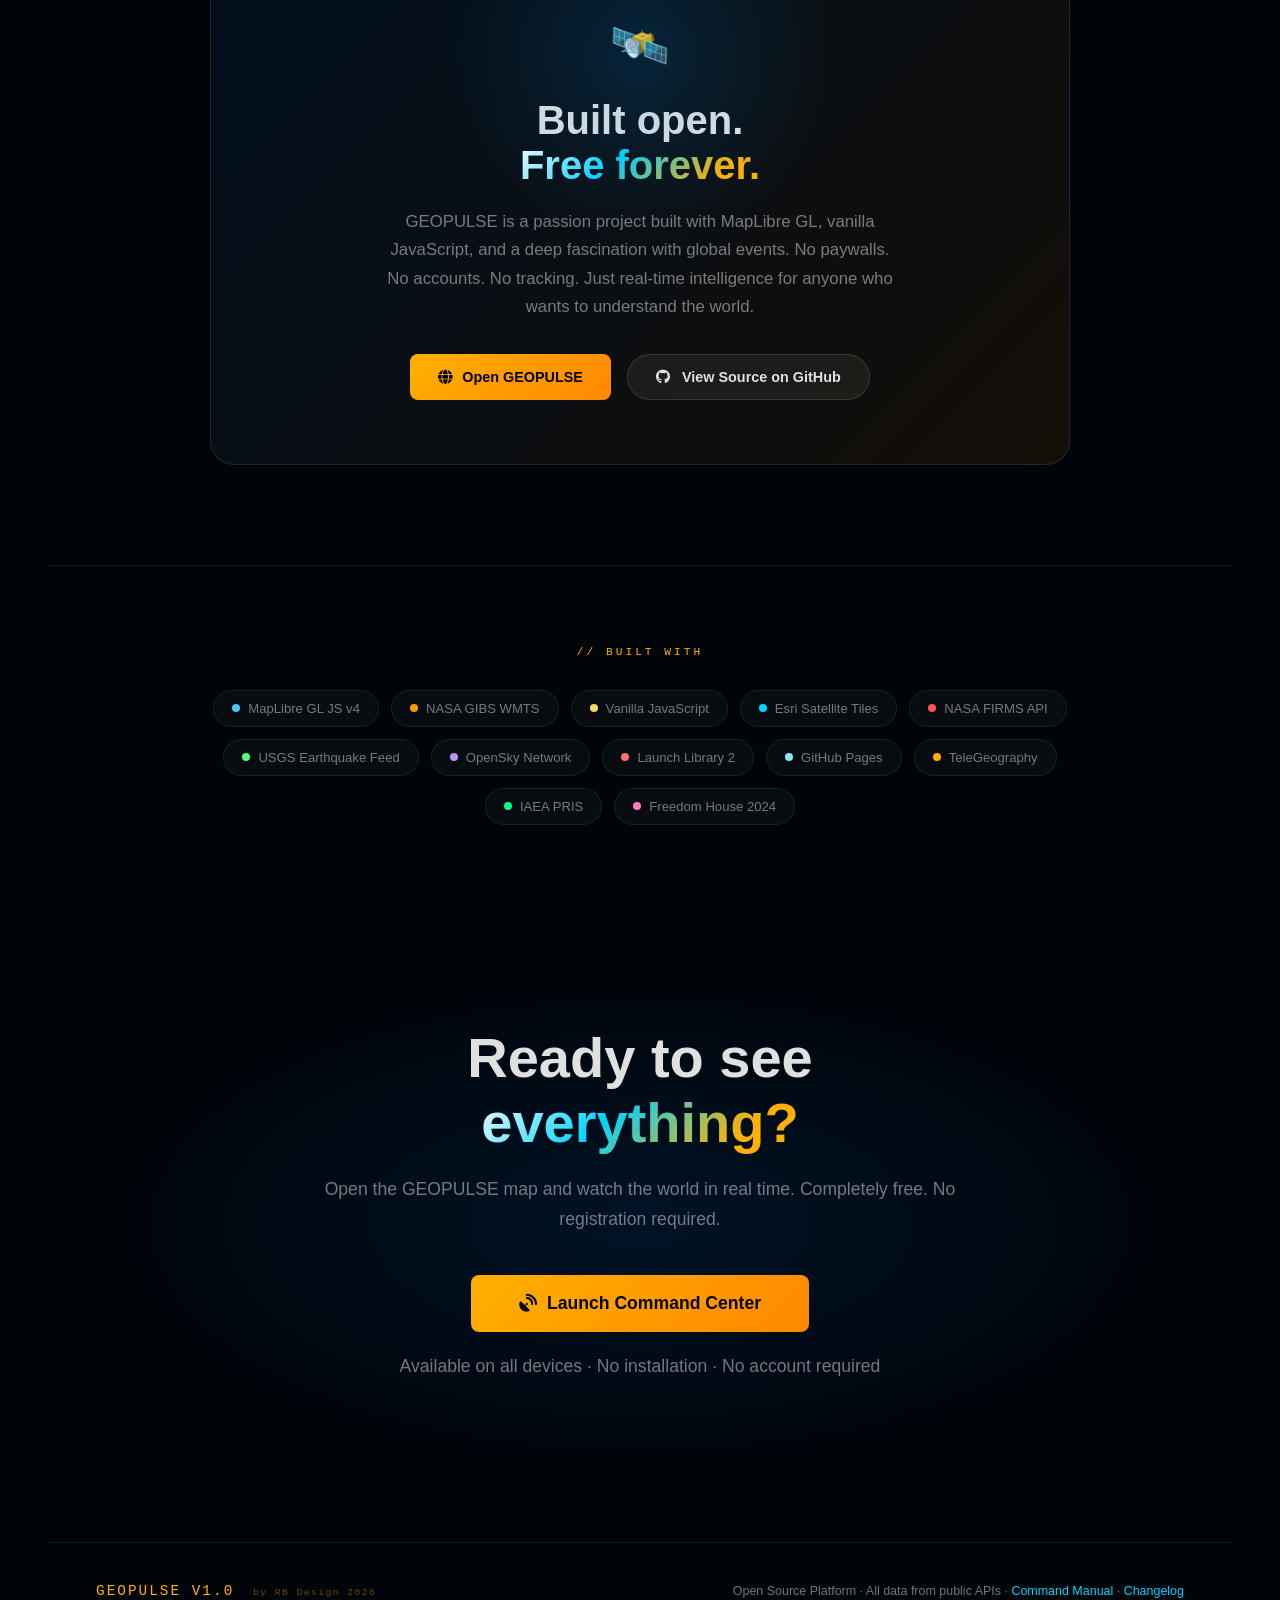
==== commit 024fd13e: "docs: update about, manual, README with History tours + new features - Update tour count from 12 to " ====
--- a/about.html
+++ b/about.html
@@ -834,13 +834,15 @@
 
             <div class="feature-card fade-up" style="--delay:.45s;">
                 <div class="feature-icon" style="background:rgba(255,51,85,0.12); color:#ff3355;">🎯</div>
-                <h3>12 Guided Tours & Audio</h3>
-                <p>Interactive guided tours fly you around the globe with narrated educational briefings. From Cold War history to Formula 1 circuits and FIFA World Cup stadiums — with optional Web Speech API audio narration at each stop.</p>
+                <h3>14 Guided Tours & Audio</h3>
+                <p>Interactive guided tours fly you around the globe with narrated educational briefings. Four categories: Geopolitics (Cold War, Chokepoints, Water Wars), History (WW1, WW2 with Wikipedia images), Science & Nature (Ring of Fire, Nuclear Legacy), and Sports (F1, FIFA World Cup) — with optional audio narration at each stop.</p>
                 <div class="tag-list">
                     <span class="tag">Geopolitics</span>
+                    <span class="tag">History</span>
                     <span class="tag">Science</span>
                     <span class="tag">Sports</span>
                     <span class="tag">Audio</span>
+                    <span class="tag">Wiki Images</span>
                 </div>
             </div>
         </div>
@@ -875,7 +877,7 @@
                     </div>
                     <div class="layer-item-text">
                         <h4>Political Intelligence</h4>
-                        <p>Regime classification · Geopolitical blocs · Active conflict zones with party briefings</p>
+                        <p>Regime classification · Geopolitical blocs · Active conflict zones · Country borders & labels · Undersea cables · Nuclear infrastructure</p>
                     </div>
                 </div>
 
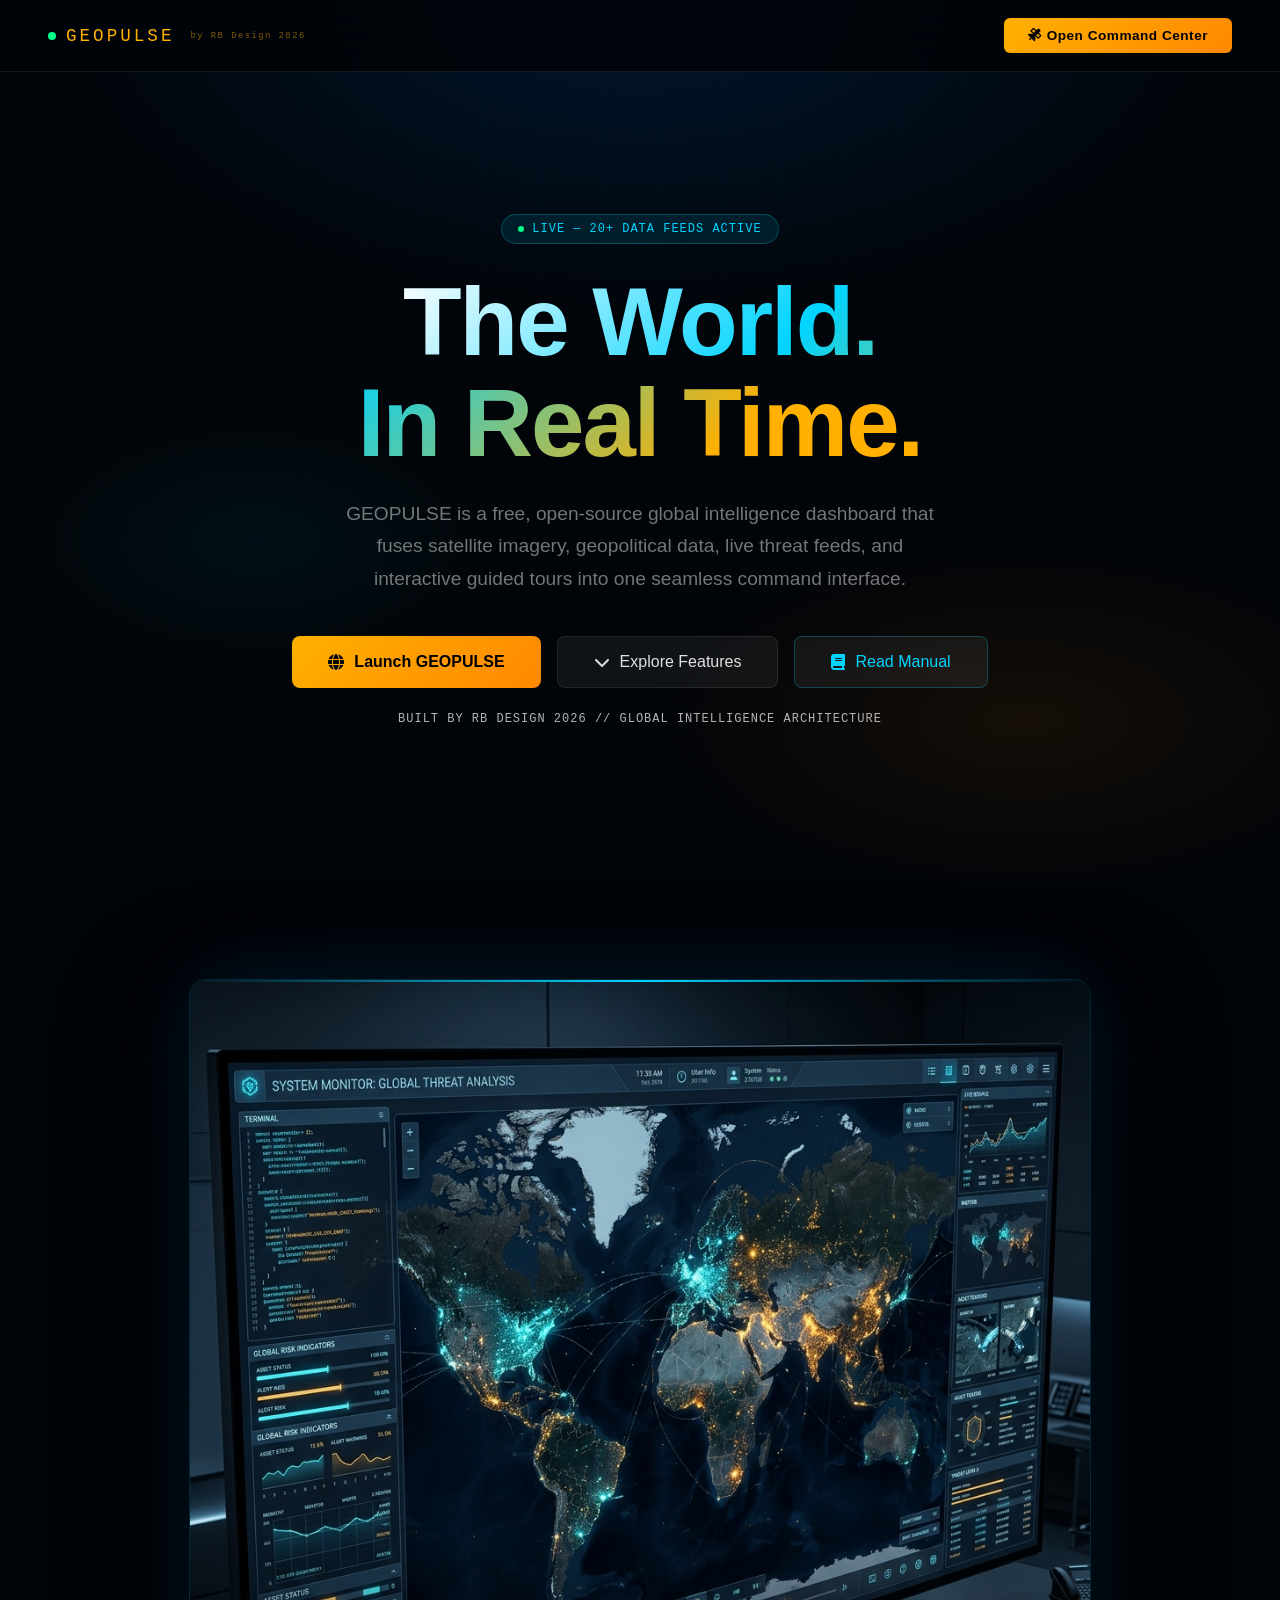
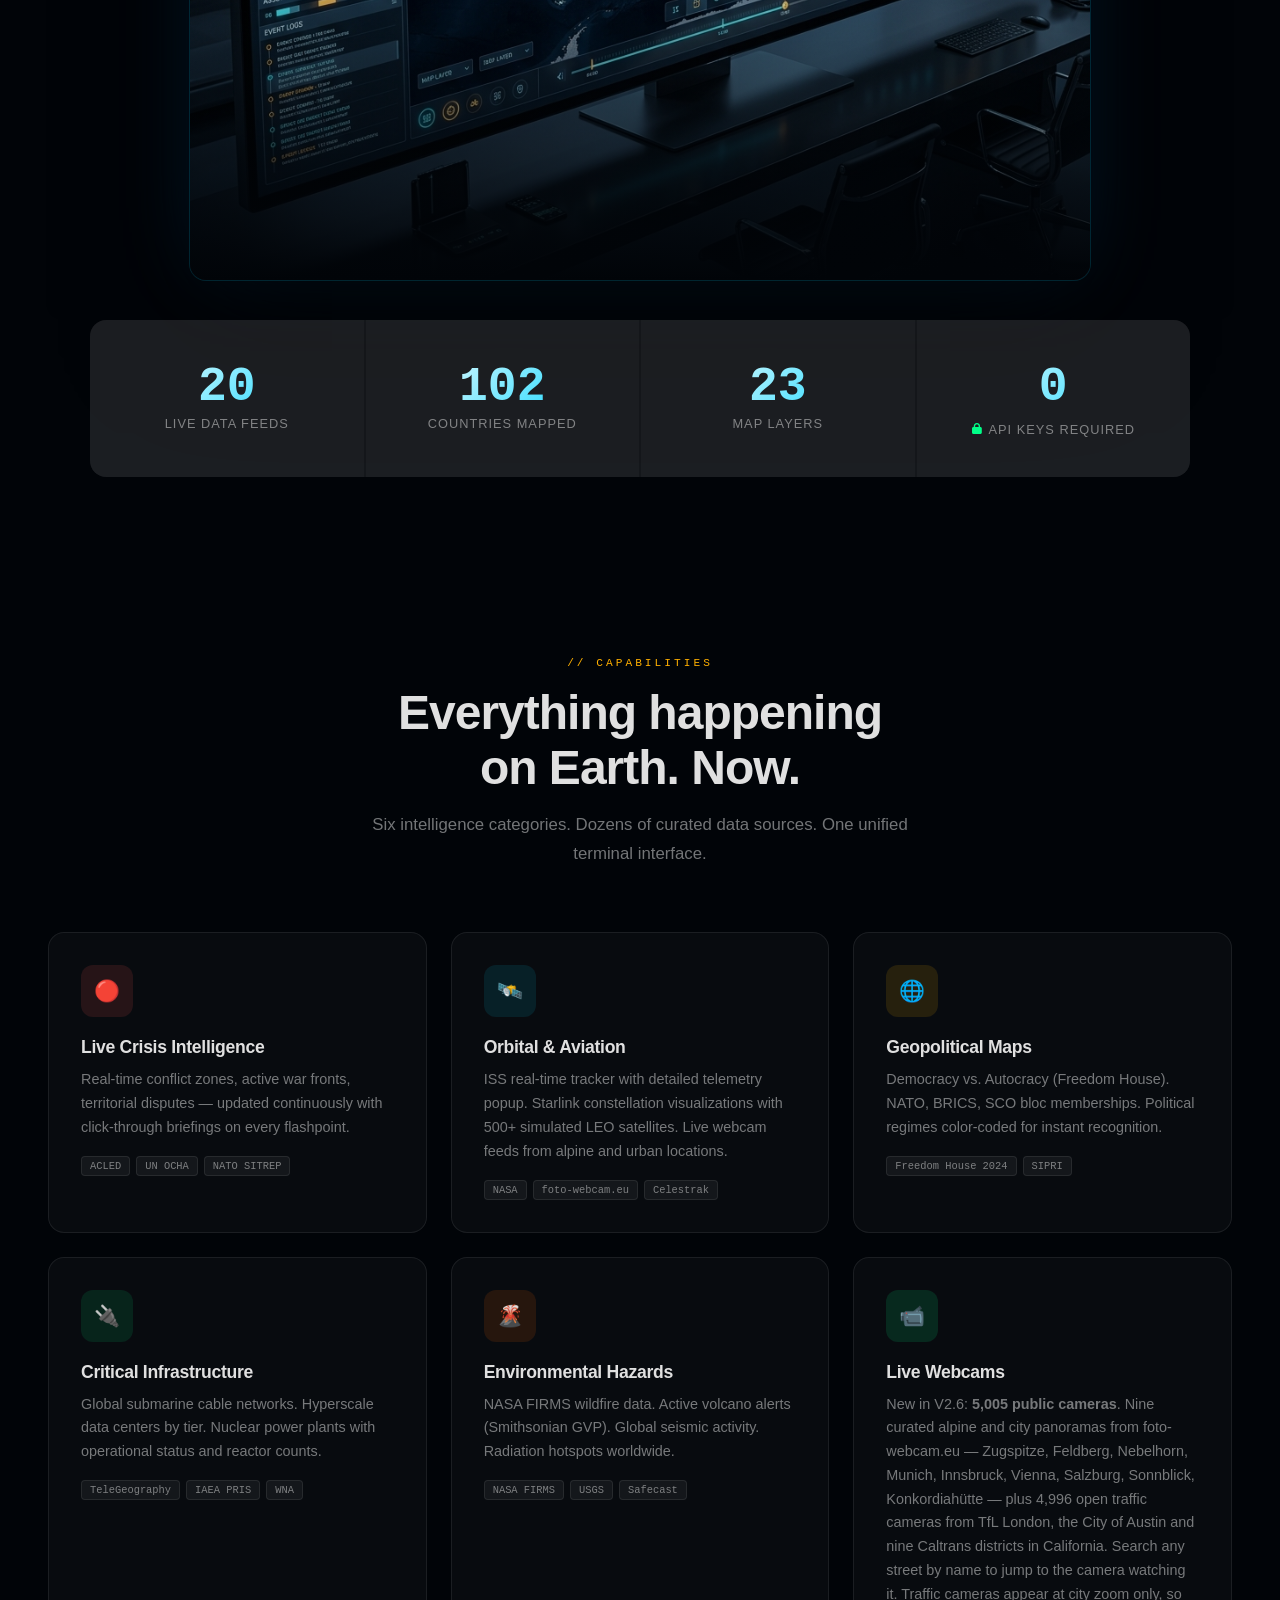
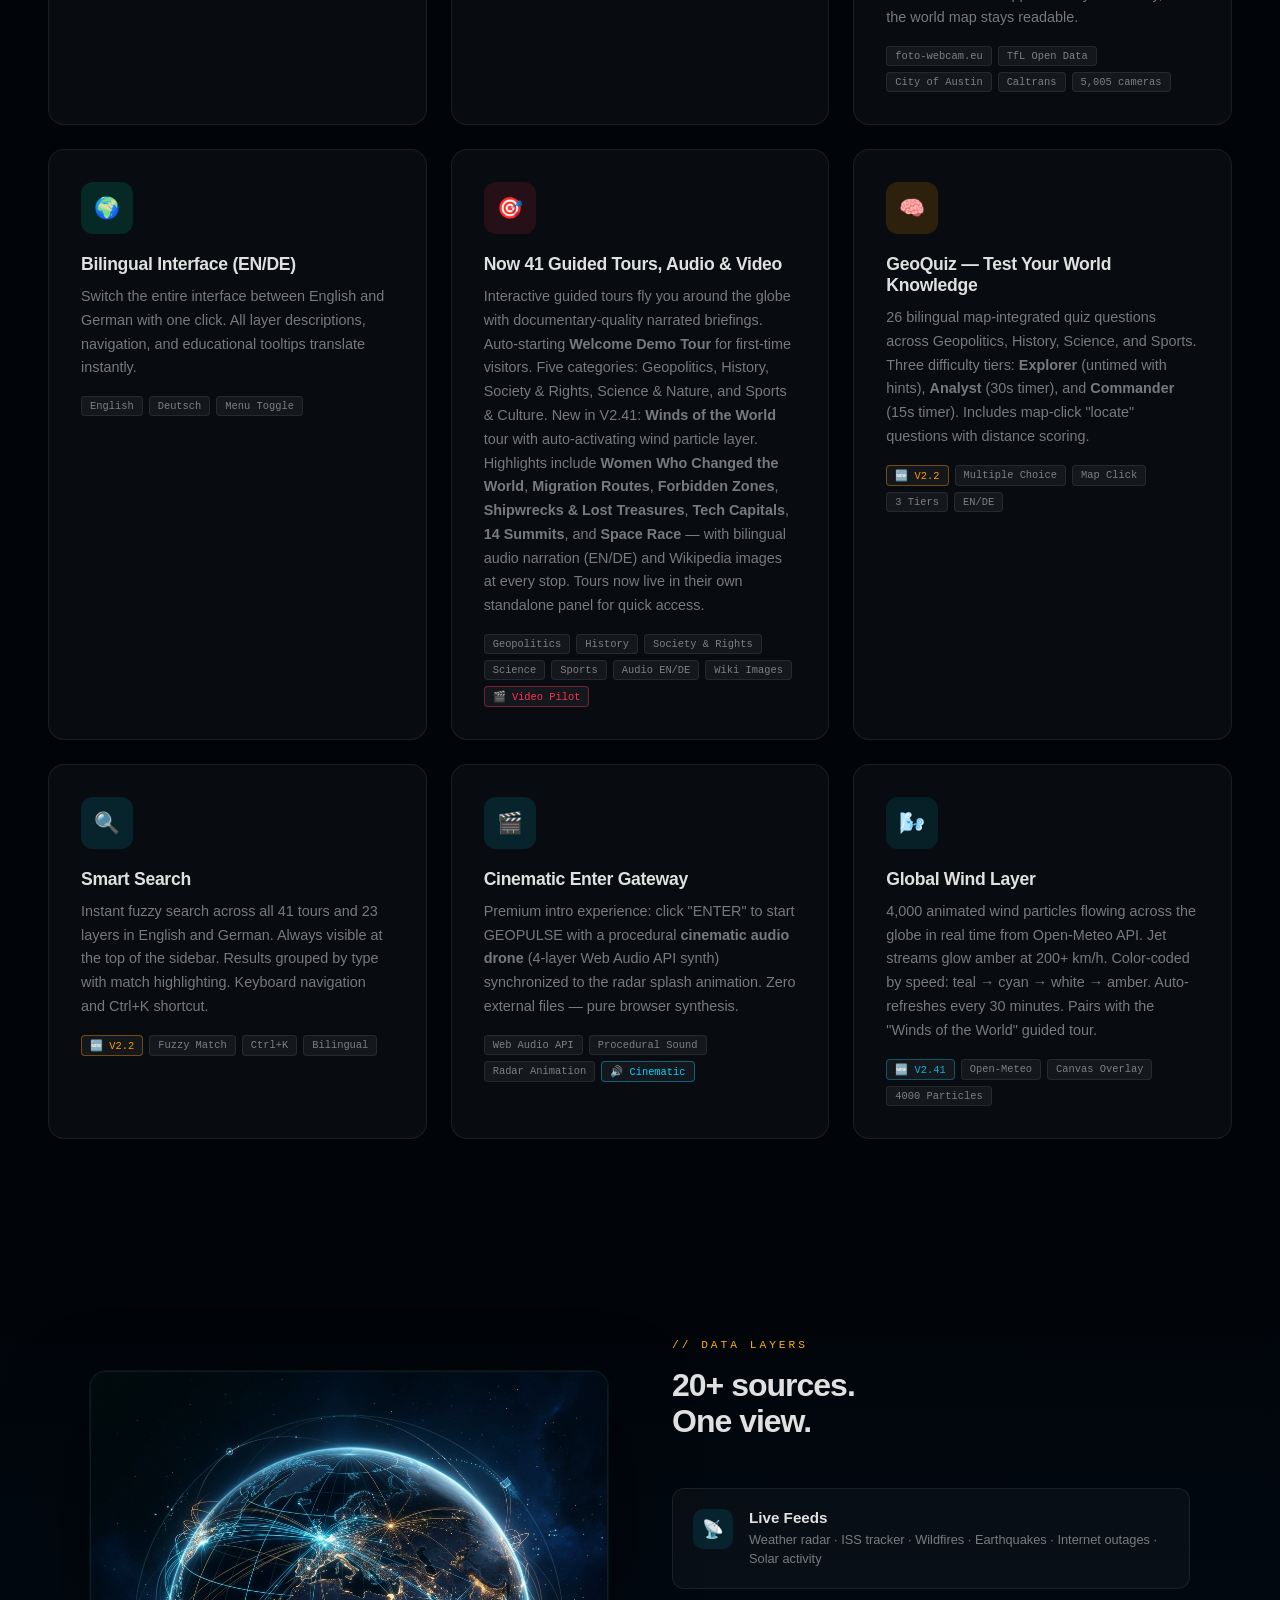
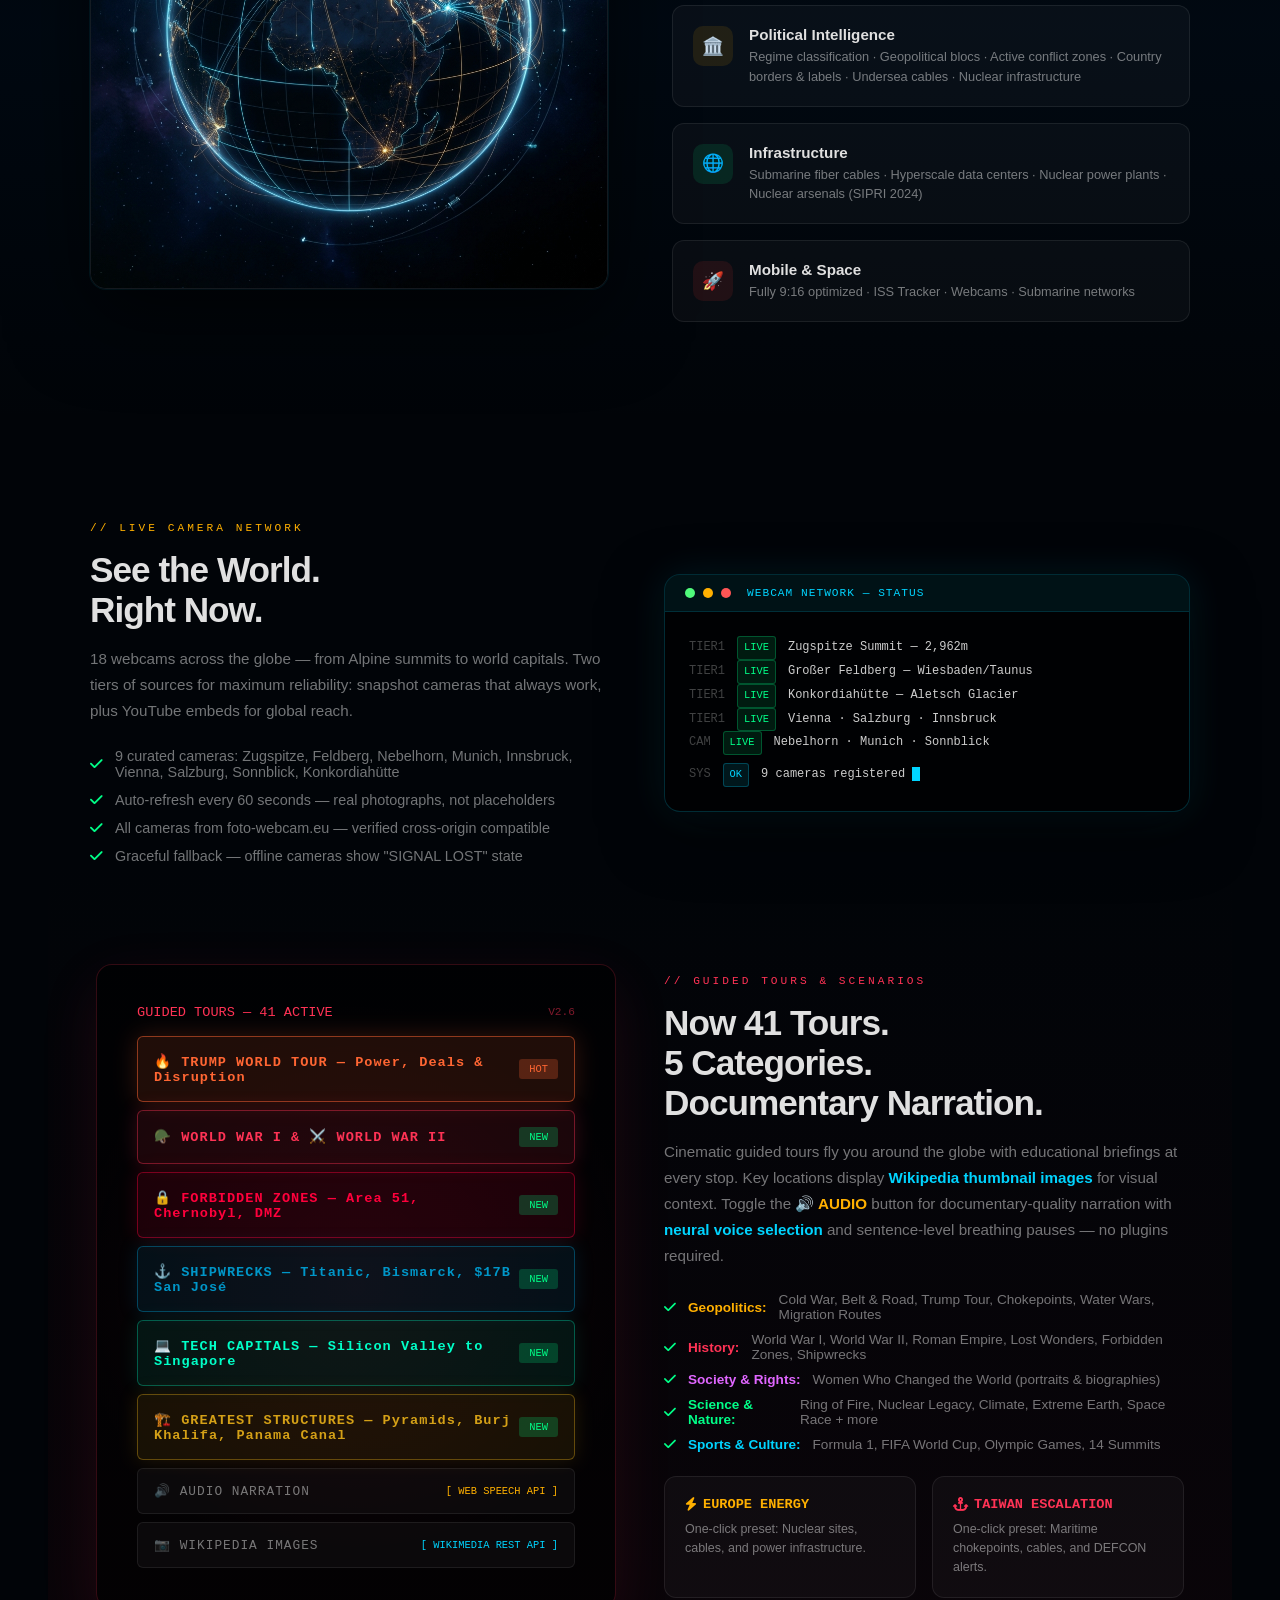
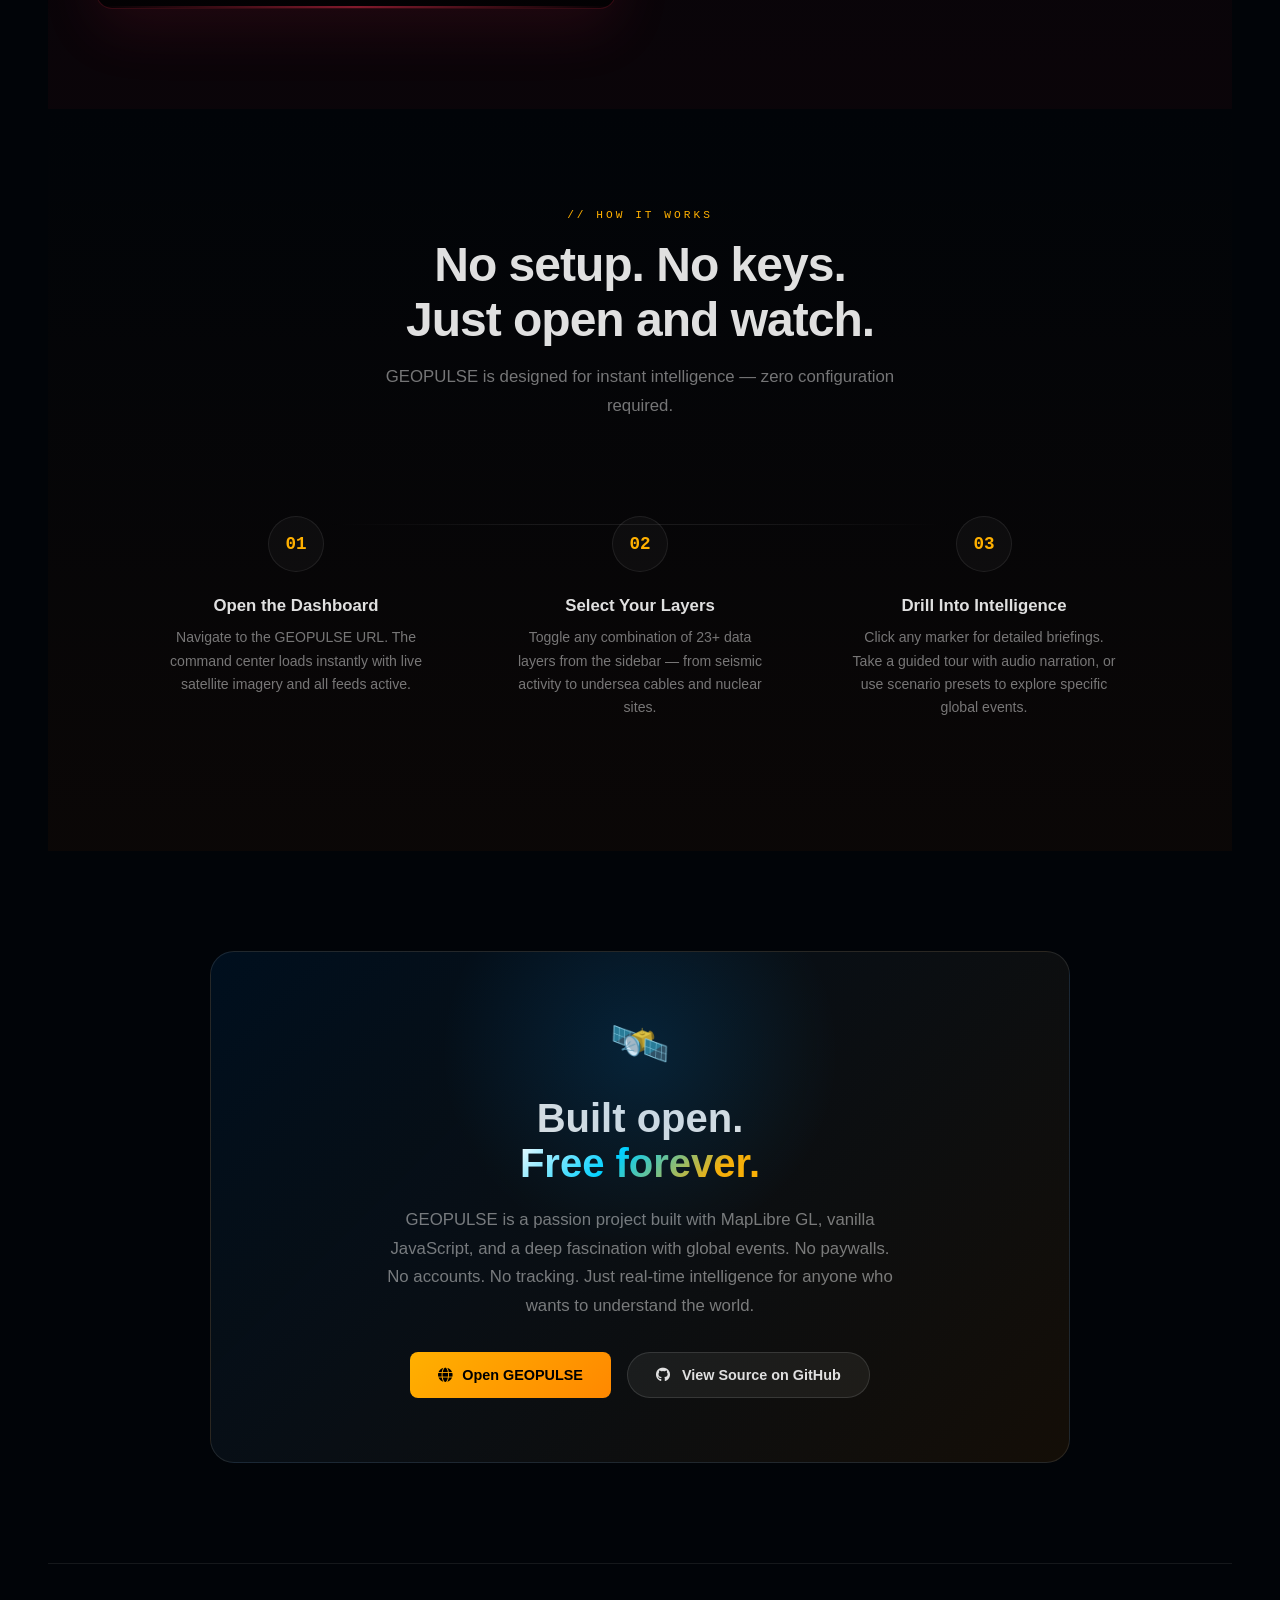
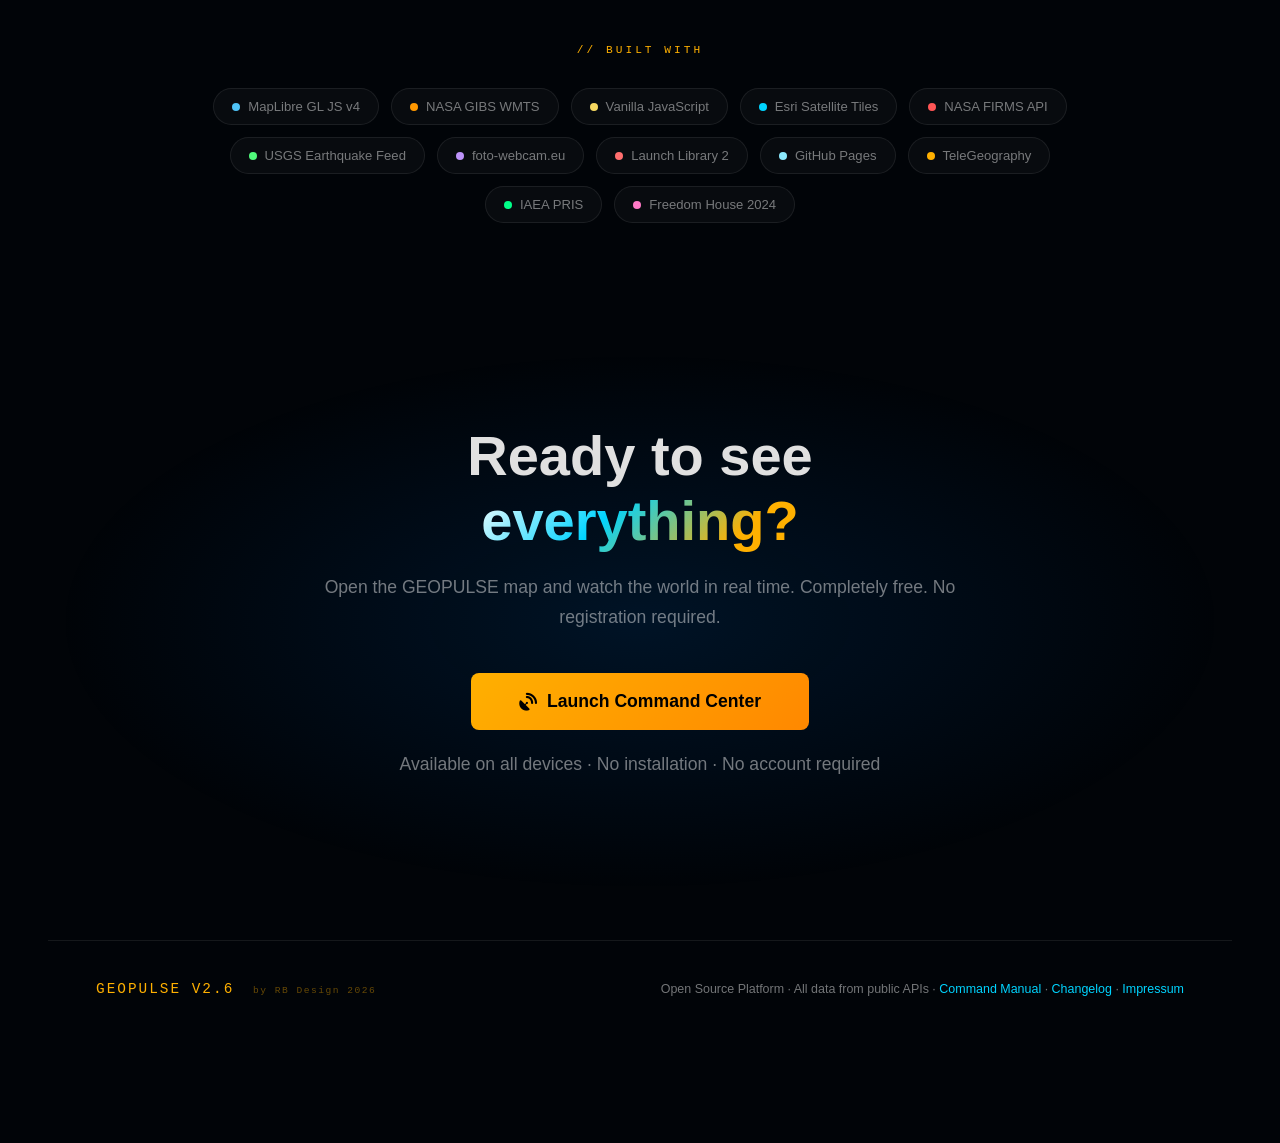
==== commit d90bb7fc: "V2.6 — Kamera-Raster: 4.996 öffentliche Verkehrskameras Was neu ist: - 4.996 Verkehrskameras aus off" ====
--- a/about.html
+++ b/about.html
@@ -770,11 +770,11 @@
 
             <div class="feature-card fade-up" style="--delay:.15s;">
                 <div class="feature-icon" style="background:rgba(0,212,255,0.1);">🛰️</div>
-                <h3>Orbital & Maritime</h3>
-                <p>ISS real-time tracker. AIS shipping with global vessel positions. Starlink constellation visualizations. Launch Library 2 for upcoming missions.</p>
+                <h3>Orbital & Aviation</h3>
+                <p>ISS real-time tracker with detailed telemetry popup. Starlink constellation visualizations with 500+ simulated LEO satellites. Live webcam feeds from alpine and urban locations.</p>
                 <div class="tag-list">
                     <span class="tag">NASA</span>
-                    <span class="tag">AIS Marine</span>
+                    <span class="tag">foto-webcam.eu</span>
                     <span class="tag">Celestrak</span>
                 </div>
             </div>
@@ -814,11 +814,13 @@
             <div class="feature-card fade-up" style="--delay:.35s;">
                 <div class="feature-icon" style="background:rgba(0,255,136,0.12);">📹</div>
                 <h3>Live Webcams</h3>
-                <p>18 real webcam feeds worldwide. Alpine snapshot cameras (foto-webcam.eu) auto-refresh every 60s. YouTube embeds for global cities including Matterhorn, Kyiv, and Yosemite.</p>
+                <p>New in V2.6: <strong>5,005 public cameras</strong>. Nine curated alpine and city panoramas from foto-webcam.eu — Zugspitze, Feldberg, Nebelhorn, Munich, Innsbruck, Vienna, Salzburg, Sonnblick, Konkordiahütte — plus 4,996 open traffic cameras from TfL London, the City of Austin and nine Caltrans districts in California. Search any street by name to jump to the camera watching it. Traffic cameras appear at city zoom only, so the world map stays readable.</p>
                 <div class="tag-list">
                     <span class="tag">foto-webcam.eu</span>
-                    <span class="tag">YouTube</span>
-                    <span class="tag">18 cameras</span>
+                    <span class="tag">TfL Open Data</span>
+                    <span class="tag">City of Austin</span>
+                    <span class="tag">Caltrans</span>
+                    <span class="tag">5,005 cameras</span>
                 </div>
             </div>
             <div class="feature-card fade-up" style="--delay:.4s;">
@@ -834,15 +836,66 @@
 
             <div class="feature-card fade-up" style="--delay:.45s;">
                 <div class="feature-icon" style="background:rgba(255,51,85,0.12); color:#ff3355;">🎯</div>
-                <h3>14 Guided Tours & Audio</h3>
-                <p>Interactive guided tours fly you around the globe with narrated educational briefings. Four categories: Geopolitics (Cold War, Chokepoints, Water Wars), History (WW1, WW2 with Wikipedia images), Science & Nature (Ring of Fire, Nuclear Legacy), and Sports (F1, FIFA World Cup) — with optional audio narration at each stop.</p>
+                <h3>Now 41 Guided Tours, Audio & Video</h3>
+                <p>Interactive guided tours fly you around the globe with documentary-quality narrated briefings. Auto-starting <strong>Welcome Demo Tour</strong> for first-time visitors. Five categories: Geopolitics, History, Society & Rights, Science & Nature, and Sports & Culture. New in V2.41: <strong>Winds of the World</strong> tour with auto-activating wind particle layer. Highlights include <strong>Women Who Changed the World</strong>, <strong>Migration Routes</strong>, <strong>Forbidden Zones</strong>, <strong>Shipwrecks & Lost Treasures</strong>, <strong>Tech Capitals</strong>, <strong>14 Summits</strong>, and <strong>Space Race</strong> — with bilingual audio narration (EN/DE) and Wikipedia images at every stop. Tours now live in their own standalone panel for quick access.</p>
                 <div class="tag-list">
                     <span class="tag">Geopolitics</span>
                     <span class="tag">History</span>
+                    <span class="tag">Society & Rights</span>
                     <span class="tag">Science</span>
                     <span class="tag">Sports</span>
-                    <span class="tag">Audio</span>
+                    <span class="tag">Audio EN/DE</span>
                     <span class="tag">Wiki Images</span>
+                    <span class="tag" style="color:#ff3355;border-color:rgba(255,51,85,0.4);">🎬 Video Pilot</span>
+                </div>
+            </div>
+
+            <div class="feature-card fade-up" style="--delay:.5s;">
+                <div class="feature-icon" style="background:rgba(255,153,0,0.15); color:#ff9900;">🧠</div>
+                <h3>GeoQuiz — Test Your World Knowledge</h3>
+                <p>26 bilingual map-integrated quiz questions across Geopolitics, History, Science, and Sports. Three difficulty tiers: <strong>Explorer</strong> (untimed with hints), <strong>Analyst</strong> (30s timer), and <strong>Commander</strong> (15s timer). Includes map-click "locate" questions with distance scoring.</p>
+                <div class="tag-list">
+                    <span class="tag" style="color:#ff9900;border-color:rgba(255,153,0,0.4);">🆕 V2.2</span>
+                    <span class="tag">Multiple Choice</span>
+                    <span class="tag">Map Click</span>
+                    <span class="tag">3 Tiers</span>
+                    <span class="tag">EN/DE</span>
+                </div>
+            </div>
+
+            <div class="feature-card fade-up" style="--delay:.52s;">
+                <div class="feature-icon" style="background:rgba(0,212,255,0.12); color:#00d4ff;">🔍</div>
+                <h3>Smart Search</h3>
+                <p>Instant fuzzy search across all 41 tours and 23 layers in English and German. Always visible at the top of the sidebar. Results grouped by type with match highlighting. Keyboard navigation and Ctrl+K shortcut.</p>
+                <div class="tag-list">
+                    <span class="tag" style="color:#ff9900;border-color:rgba(255,153,0,0.4);">🆕 V2.2</span>
+                    <span class="tag">Fuzzy Match</span>
+                    <span class="tag">Ctrl+K</span>
+                    <span class="tag">Bilingual</span>
+                </div>
+            </div>
+
+            <div class="feature-card fade-up" style="--delay:.55s;">
+                <div class="feature-icon" style="background:rgba(0,212,255,0.12); color:#00d4ff;">🎬</div>
+                <h3>Cinematic Enter Gateway</h3>
+                <p>Premium intro experience: click "ENTER" to start GEOPULSE with a procedural <strong>cinematic audio drone</strong> (4-layer Web Audio API synth) synchronized to the radar splash animation. Zero external files — pure browser synthesis.</p>
+                <div class="tag-list">
+                    <span class="tag">Web Audio API</span>
+                    <span class="tag">Procedural Sound</span>
+                    <span class="tag">Radar Animation</span>
+                    <span class="tag" style="color:#00d4ff;border-color:rgba(0,212,255,0.4);">🔊 Cinematic</span>
+                </div>
+            </div>
+
+            <div class="feature-card fade-up" style="--delay:.58s;">
+                <div class="feature-icon" style="background:rgba(0,180,220,0.12); color:#00b4dc;">🌬️</div>
+                <h3>Global Wind Layer</h3>
+                <p>4,000 animated wind particles flowing across the globe in real time from Open-Meteo API. Jet streams glow amber at 200+ km/h. Color-coded by speed: teal → cyan → white → amber. Auto-refreshes every 30 minutes. Pairs with the "Winds of the World" guided tour.</p>
+                <div class="tag-list">
+                    <span class="tag" style="color:#00b4dc;border-color:rgba(0,180,220,0.4);">🆕 V2.41</span>
+                    <span class="tag">Open-Meteo</span>
+                    <span class="tag">Canvas Overlay</span>
+                    <span class="tag">4000 Particles</span>
                 </div>
             </div>
         </div>
@@ -867,7 +920,7 @@
                     </div>
                     <div class="layer-item-text">
                         <h4>Live Feeds</h4>
-                        <p>Weather radar · AIS shipping · EU aviation · ISS · Wildfires · Earthquakes · Internet outages · Solar activity</p>
+                        <p>Weather radar · ISS tracker · Wildfires · Earthquakes · Internet outages · Solar activity</p>
                     </div>
                 </div>
 
@@ -896,8 +949,8 @@
                         <span style="font-size:1.1rem;">🚀</span>
                     </div>
                     <div class="layer-item-text">
-                        <h4>Mobile, Space & Maritime</h4>
-                        <p>Fully 9:16 optimized · ISS Tracker · 100+ live vessels · Submarine networks</p>
+                        <h4>Mobile & Space</h4>
+                        <p>Fully 9:16 optimized · ISS Tracker · Webcams · Submarine networks</p>
                     </div>
                 </div>
             </div>
@@ -920,7 +973,7 @@
                 <ul style="list-style:none;display:flex;flex-direction:column;gap:12px;">
                     <li style="display:flex;align-items:center;gap:12px;font-size:.9rem;color:var(--text-muted);">
                         <i class="fa-solid fa-check" style="color:var(--green);"></i>
-                        9 foto-webcam.eu snapshot cameras — ~90% reliability
+                        9 curated cameras: Zugspitze, Feldberg, Nebelhorn, Munich, Innsbruck, Vienna, Salzburg, Sonnblick, Konkordiahütte
                     </li>
                     <li style="display:flex;align-items:center;gap:12px;font-size:.9rem;color:var(--text-muted);">
                         <i class="fa-solid fa-check" style="color:var(--green);"></i>
@@ -928,7 +981,7 @@
                     </li>
                     <li style="display:flex;align-items:center;gap:12px;font-size:.9rem;color:var(--text-muted);">
                         <i class="fa-solid fa-check" style="color:var(--green);"></i>
-                        Green markers = reliable snapshots, Amber = YouTube streams
+                        All cameras from foto-webcam.eu — verified cross-origin compatible
                     </li>
                     <li style="display:flex;align-items:center;gap:12px;font-size:.9rem;color:var(--text-muted);">
                         <i class="fa-solid fa-check" style="color:var(--green);"></i>
@@ -965,37 +1018,63 @@
                         <span class="t-msg">Vienna · Salzburg · Innsbruck</span>
                     </div>
                     <div class="t-line">
-                        <span class="t-time">TIER2</span>
-                        <span class="t-tag warn">YT</span>
-                        <span class="t-msg">Matterhorn · Kyiv · NYC · Tokyo</span>
+                        <span class="t-time">CAM</span>
+                        <span class="t-tag ok">LIVE</span>
+                        <span class="t-msg">Nebelhorn · Munich · Sonnblick</span>
                     </div>
                     <div class="t-line" style="margin-top:8px;">
                         <span class="t-time">SYS</span>
                         <span class="t-tag info">OK</span>
-                        <span class="t-msg">18 cameras registered <span class="t-cursor"></span></span>
-                    </div>
-                </div>
-            </div>
-        </div>
-    <!-- GLOBAL SCENARIOS -->
+                        <span class="t-msg">9 cameras registered <span class="t-cursor"></span></span>
+                    </div>
+                </div>
+            </div>
+        </div>
+    <!-- GUIDED TOURS & SCENARIOS -->
     <section id="scenarios" style="padding: 100px 48px; background: linear-gradient(180deg, var(--bg) 0%, rgba(20,5,10,0.5) 100%);">
         <div class="intel-showcase" style="direction: rtl;">
             <div class="fade-up" style="direction: ltr;">
-                <div class="section-tag" style="color:#ff3355;">// STRATEGIC PRESCRIPTIONS</div>
+                <div class="section-tag" style="color:#ff3355;">// GUIDED TOURS & SCENARIOS</div>
                 <h2 style="font-size:2.2rem;font-weight:800;margin-bottom:16px;letter-spacing:-1px;">
-                    Predefined<br>Threat Scenarios.
+                    Now 41 Tours.<br>5 Categories.<br>Documentary Narration.
                 </h2>
                 <p style="color:var(--text-muted);line-height:1.7;font-size:.95rem;margin-bottom:24px;">
-                    Transform the Command Center instantly. Choose from 12 guided tours with audio narration, or use one-click scenario presets that automatically configure the map for specific global crises.
+                    Cinematic guided tours fly you around the globe with educational briefings at every stop. 
+                    Key locations display <strong style="color:#00d4ff;">Wikipedia thumbnail images</strong> for visual context. 
+                    Toggle the <strong style="color:#ffb000;">🔊 AUDIO</strong> button for documentary-quality narration with 
+                    <strong style="color:#00d4ff;">neural voice selection</strong> and sentence-level breathing pauses — 
+                    no plugins required.
                 </p>
+                <ul style="list-style:none;display:flex;flex-direction:column;gap:10px;margin-bottom:24px;">
+                    <li style="display:flex;align-items:center;gap:12px;font-size:.85rem;color:var(--text-muted);">
+                        <i class="fa-solid fa-check" style="color:var(--green);"></i>
+                        <strong style="color:var(--amber);">Geopolitics:</strong> Cold War, Belt & Road, Trump Tour, Chokepoints, Water Wars, Migration Routes
+                    </li>
+                    <li style="display:flex;align-items:center;gap:12px;font-size:.85rem;color:var(--text-muted);">
+                        <i class="fa-solid fa-check" style="color:var(--green);"></i>
+                        <strong style="color:#ff3355;">History:</strong> World War I, World War II, Roman Empire, Lost Wonders, Forbidden Zones, Shipwrecks
+                    </li>
+                    <li style="display:flex;align-items:center;gap:12px;font-size:.85rem;color:var(--text-muted);">
+                        <i class="fa-solid fa-check" style="color:var(--green);"></i>
+                        <strong style="color:#e066ff;">Society & Rights:</strong> Women Who Changed the World (portraits & biographies)
+                    </li>
+                    <li style="display:flex;align-items:center;gap:12px;font-size:.85rem;color:var(--text-muted);">
+                        <i class="fa-solid fa-check" style="color:var(--green);"></i>
+                        <strong style="color:var(--green);">Science & Nature:</strong> Ring of Fire, Nuclear Legacy, Climate, Extreme Earth, Space Race + more
+                    </li>
+                    <li style="display:flex;align-items:center;gap:12px;font-size:.85rem;color:var(--text-muted);">
+                        <i class="fa-solid fa-check" style="color:var(--green);"></i>
+                        <strong style="color:var(--cyan);">Sports & Culture:</strong> Formula 1, FIFA World Cup, Olympic Games, 14 Summits
+                    </li>
+                </ul>
                 <div style="display:grid; grid-template-columns: 1fr 1fr; gap:16px;">
                     <div style="background:var(--surface); border:1px solid var(--border); padding:20px; border-radius:12px; transition:all 0.3s;" onmouseover="this.style.borderColor='rgba(255,176,0,0.4)'; this.style.transform='translateY(-2px)';" onmouseout="this.style.borderColor='var(--border)'; this.style.transform='none';">
                         <h4 style="color:#ffb000; font-family:'Share Tech Mono', monospace; margin-bottom:8px; font-size:.85rem; display:flex; align-items:center; gap:6px;"><i class="fa-solid fa-bolt"></i> EUROPE ENERGY</h4>
-                        <p style="font-size:.78rem; color:var(--text-muted); line-height:1.5;">Simulates grid strains, data center power loads, and extreme weather.</p>
+                        <p style="font-size:.78rem; color:var(--text-muted); line-height:1.5;">One-click preset: Nuclear sites, cables, and power infrastructure.</p>
                     </div>
                     <div style="background:var(--surface); border:1px solid var(--border); padding:20px; border-radius:12px; transition:all 0.3s;" onmouseover="this.style.borderColor='rgba(255,51,85,0.4)'; this.style.transform='translateY(-2px)';" onmouseout="this.style.borderColor='var(--border)'; this.style.transform='none';">
                         <h4 style="color:#ff3355; font-family:'Share Tech Mono', monospace; margin-bottom:8px; font-size:.85rem; display:flex; align-items:center; gap:6px;"><i class="fa-solid fa-anchor"></i> TAIWAN ESCALATION</h4>
-                        <p style="font-size:.78rem; color:var(--text-muted); line-height:1.5;">Tracks maritime chokepoints, internet cables, and DEFCON alerts.</p>
+                        <p style="font-size:.78rem; color:var(--text-muted); line-height:1.5;">One-click preset: Maritime chokepoints, cables, and DEFCON alerts.</p>
                     </div>
                 </div>
             </div>
@@ -1009,26 +1088,43 @@
                      <div style="position:absolute; bottom:0; left:0; width:100%; height:2px; background:linear-gradient(90deg, transparent, #ff3355, transparent); opacity:0.5; animation:scan 4s linear infinite;"></div>
                      
                      <div style="font-family:'Share Tech Mono', monospace; color:#ff3355; font-size:.85rem; margin-bottom:16px; z-index:2; display:flex; align-items:center; justify-content:space-between;">
-                         <span><i class="fa-solid fa-crosshairs"></i> GLOBAL SCENARIOS</span>
-                         <span style="opacity:0.5; font-size:0.7rem;">STRAT-LAYER V8.8</span>
+                         <span>GUIDED TOURS — 41 ACTIVE</span>
+                         <span style="opacity:0.5; font-size:0.7rem;"><span class="dyn-version"></span></span>
                      </div>
                      <div style="display:flex; flex-direction:column; gap:8px; z-index:2; font-family:'Share Tech Mono', monospace;">
                          
-                         <!-- Active Preset -->
+                         <!-- History Tours highlight -->
+                         <div style="background:rgba(255,102,51,0.12); border:1px solid rgba(255,102,51,0.5); padding:16px; color:#fff; display:flex; justify-content:space-between; align-items:center; border-radius:6px; box-shadow:0 0 25px rgba(255,102,51,0.2);">
+                             <span style="font-size:.85rem; font-weight:bold; letter-spacing:1px; color:#ff6633;">🔥 TRUMP WORLD TOUR — Power, Deals & Disruption</span> 
+                             <span style="background:rgba(255,102,51,0.25); color:#ff6633; padding:4px 10px; font-size:.65rem; border-radius:3px; animation: blink 2s infinite;">HOT</span>
+                         </div>
                          <div style="background:rgba(255,51,85,0.1); border:1px solid rgba(255,51,85,0.4); padding:16px; color:#fff; display:flex; justify-content:space-between; align-items:center; border-radius:6px; box-shadow:0 0 20px rgba(255,51,85,0.2);">
-                             <span style="font-size:.85rem; font-weight:bold; letter-spacing:1px; color:#ff3355;">TAIWAN ESCALATION</span> 
-                             <span style="background:rgba(255,51,85,0.2); color:#ff3355; padding:4px 10px; font-size:.65rem; border-radius:3px; animation:blink 2s infinite;">LOADED</span>
+                             <span style="font-size:.85rem; font-weight:bold; letter-spacing:1px; color:#ff3355;">🪖 WORLD WAR I & ⚔️ WORLD WAR II</span> 
+                             <span style="background:rgba(0,255,136,0.2); color:var(--green); padding:4px 10px; font-size:.65rem; border-radius:3px;">NEW</span>
+                         </div>
+                         <div style="background:rgba(255,0,60,0.1); border:1px solid rgba(255,0,60,0.4); padding:16px; color:#fff; display:flex; justify-content:space-between; align-items:center; border-radius:6px; box-shadow:0 0 20px rgba(255,0,60,0.15);">
+                             <span style="font-size:.85rem; font-weight:bold; letter-spacing:1px; color:#ff003c;">🔒 FORBIDDEN ZONES — Area 51, Chernobyl, DMZ</span> 
+                             <span style="background:rgba(0,255,136,0.2); color:var(--green); padding:4px 10px; font-size:.65rem; border-radius:3px;">NEW</span>
+                         </div>
+                         <div style="background:rgba(0,150,200,0.1); border:1px solid rgba(0,150,200,0.4); padding:16px; color:#fff; display:flex; justify-content:space-between; align-items:center; border-radius:6px; box-shadow:0 0 20px rgba(0,150,200,0.15);">
+                             <span style="font-size:.85rem; font-weight:bold; letter-spacing:1px; color:#0096c8;">⚓ SHIPWRECKS — Titanic, Bismarck, $17B San José</span> 
+                             <span style="background:rgba(0,255,136,0.2); color:var(--green); padding:4px 10px; font-size:.65rem; border-radius:3px;">NEW</span>
+                         </div>
+                         <div style="background:rgba(0,255,200,0.08); border:1px solid rgba(0,255,200,0.3); padding:16px; color:#fff; display:flex; justify-content:space-between; align-items:center; border-radius:6px; box-shadow:0 0 20px rgba(0,255,200,0.1);">
+                             <span style="font-size:.85rem; font-weight:bold; letter-spacing:1px; color:#00ffc8;">💻 TECH CAPITALS — Silicon Valley to Singapore</span> 
+                             <span style="background:rgba(0,255,136,0.2); color:var(--green); padding:4px 10px; font-size:.65rem; border-radius:3px;">NEW</span>
+                         </div>
+                         <div style="background:rgba(212,160,23,0.1); border:1px solid rgba(212,160,23,0.4); padding:16px; color:#fff; display:flex; justify-content:space-between; align-items:center; border-radius:6px; box-shadow:0 0 20px rgba(212,160,23,0.15);">
+                             <span style="font-size:.85rem; font-weight:bold; letter-spacing:1px; color:#d4a017;">🏗️ GREATEST STRUCTURES — Pyramids, Burj Khalifa, Panama Canal</span> 
+                             <span style="background:rgba(0,255,136,0.2); color:var(--green); padding:4px 10px; font-size:.65rem; border-radius:3px;">NEW</span>
                          </div>
                          
-                         <!-- Inactive Presets -->
+                         <!-- Audio + Wiki features -->
                          <div style="background:var(--surface); border:1px solid var(--border); padding:14px 16px; color:var(--text-muted); display:flex; justify-content:space-between; align-items:center; border-radius:6px;">
-                             <span style="font-size:.8rem; letter-spacing:1px;">EUROPE ENERGY STRESS</span> <span style="font-size:.65rem;">[ AWAITING ]</span>
+                             <span style="font-size:.8rem; letter-spacing:1px;">🔊 AUDIO NARRATION</span> <span style="font-size:.65rem; color:var(--amber);">[ WEB SPEECH API ]</span>
                          </div>
                          <div style="background:var(--surface); border:1px solid var(--border); padding:14px 16px; color:var(--text-muted); display:flex; justify-content:space-between; align-items:center; border-radius:6px;">
-                             <span style="font-size:.8rem; letter-spacing:1px;">RED SEA CRISIS</span> <span style="font-size:.65rem;">[ AWAITING ]</span>
-                         </div>
-                         <div style="background:var(--surface); border:1px solid var(--border); padding:14px 16px; color:var(--text-muted); display:flex; justify-content:space-between; align-items:center; border-radius:6px;">
-                             <span style="font-size:.8rem; letter-spacing:1px;">GLOBAL NUCLEAR RISK</span> <span style="font-size:.65rem;">[ AWAITING ]</span>
+                             <span style="font-size:.8rem; letter-spacing:1px;">📷 WIKIPEDIA IMAGES</span> <span style="font-size:.65rem; color:var(--cyan);">[ WIKIMEDIA REST API ]</span>
                          </div>
                      </div>
                 </div>
@@ -1095,7 +1191,7 @@
             <div class="tech-pill"><div class="tech-dot" style="background:#00d4ff;"></div>Esri Satellite Tiles</div>
             <div class="tech-pill"><div class="tech-dot" style="background:#ff5555;"></div>NASA FIRMS API</div>
             <div class="tech-pill"><div class="tech-dot" style="background:#50fa7b;"></div>USGS Earthquake Feed</div>
-            <div class="tech-pill"><div class="tech-dot" style="background:#bd93f9;"></div>OpenSky Network</div>
+            <div class="tech-pill"><div class="tech-dot" style="background:#bd93f9;"></div>foto-webcam.eu</div>
             <div class="tech-pill"><div class="tech-dot" style="background:#ff6e6e;"></div>Launch Library 2</div>
             <div class="tech-pill"><div class="tech-dot" style="background:#8be9fd;"></div>GitHub Pages</div>
             <div class="tech-pill"><div class="tech-dot" style="background:#ffb000;"></div>TeleGeography</div>
@@ -1124,7 +1220,7 @@
     <footer>
         <div class="footer-logo">GEOPULSE <span class="dyn-version"></span> <span style="font-size:0.6rem;opacity:0.4;letter-spacing:1.5px;margin-left:8px;">by RB Design 2026</span></div>
         <div class="footer-copy">
-            Open Source Platform · All data from public APIs · <a href="./manual.html" target="_blank" style="color:var(--cyan);text-decoration:none;">Command Manual</a> · <a href="./changelog.html" target="_blank" style="color:var(--cyan);text-decoration:none;">Changelog</a>
+            Open Source Platform · All data from public APIs · <a href="./manual.html" target="_blank" style="color:var(--cyan);text-decoration:none;">Command Manual</a> · <a href="./changelog.html" target="_blank" style="color:var(--cyan);text-decoration:none;">Changelog</a> · <a href="./impressum.html" target="_blank" style="color:var(--cyan);text-decoration:none;">Impressum</a>
         </div>
     </footer>
 
